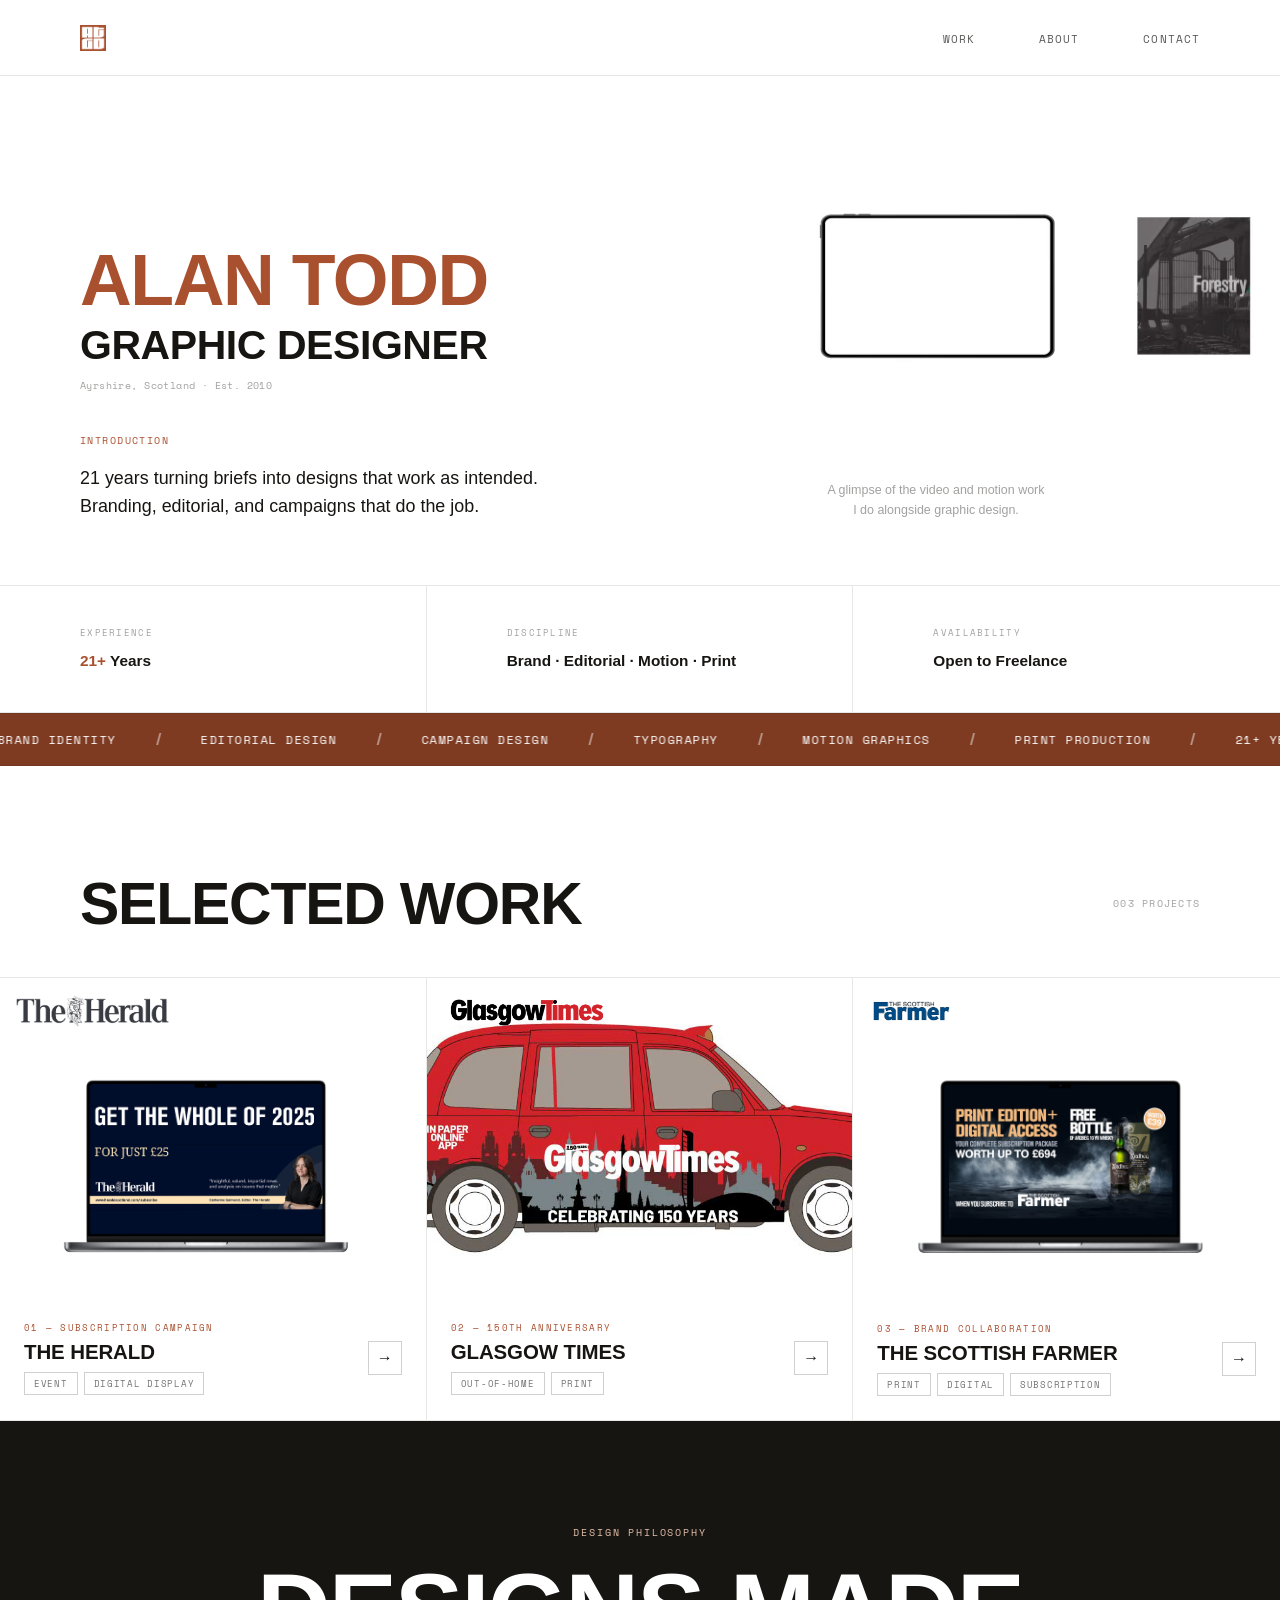
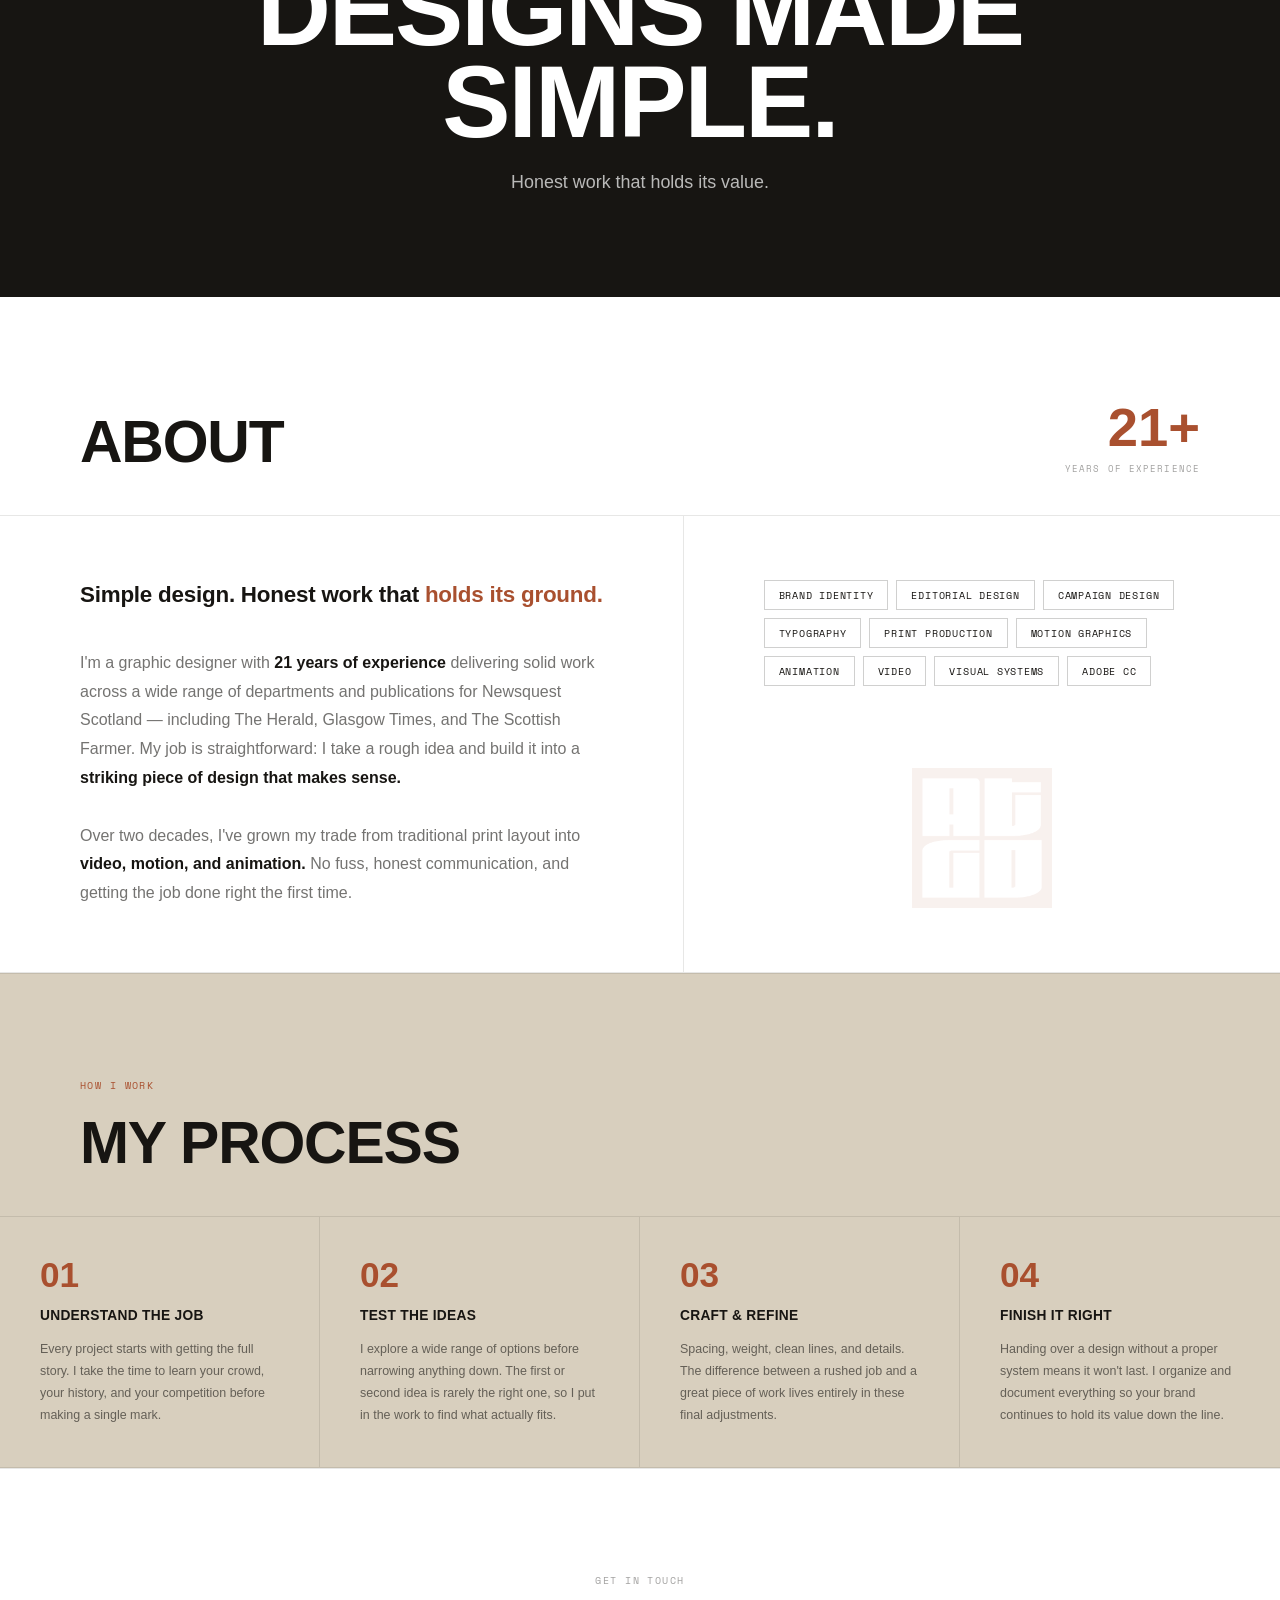
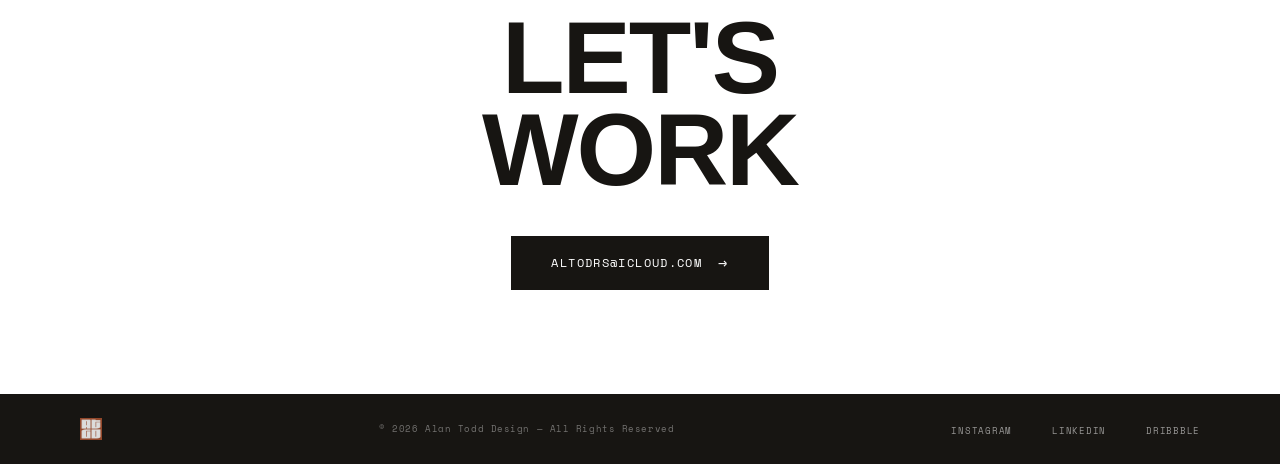
==== index.html @ 90328053 "Homepage refresh: bigger name lockup, new copy, marquee/logo fixes - Hero: ALAN TODD sized up, GRAPH" ====
<!DOCTYPE html>
<html lang="en">
<head>
  <meta charset="UTF-8" />
  <meta name="viewport" content="width=device-width, initial-scale=1.0" />
  <title>Alan Todd — Graphic Designer</title>
  <link rel="icon" href="work/atgd_favicon.png" />
  <link rel="preconnect" href="https://fonts.googleapis.com" />
  <link rel="preconnect" href="https://fonts.gstatic.com" crossorigin />
  <link href="https://fonts.googleapis.com/css2?family=Space+Mono:wght@400;700&display=swap" rel="stylesheet" />
  <link rel="stylesheet" href="style.css" />
  <style>
    /* ══ HERO ══ */
    #hero { padding-top: 76px; background: var(--white); }

    .hero-main {
      display: grid; grid-template-columns: 1fr 1fr;
      align-items: end; gap: var(--sp-5);
      padding: var(--sp-5) var(--margin);
      border-bottom: 1px solid var(--ink-10);
      background: var(--white);
    }
    .hero-left { display: flex; flex-direction: column; gap: var(--sp-4); }
    .hero-name-block { display: flex; flex-direction: column; gap: 12px; }
    .hero-name {
      font-family: var(--display);
      font-size: clamp(40px, 5.6vw, 92px);
      font-weight: 700; line-height: .9; letter-spacing: -.02em;
      text-transform: uppercase; color: var(--clay);
      white-space: nowrap;
    }
    .hero-discipline {
      font-family: var(--display); font-size: clamp(18px, 3.2vw, 44px);
      font-weight: 700; text-transform: uppercase; letter-spacing: -.01em;
      color: var(--ink); line-height: 1; white-space: nowrap;
    }
    .hero-location { font-family: var(--mono); font-size: .64rem; font-weight: 400; color: var(--ink-40); letter-spacing: .04em; }

    .hero-intro-label {
      font-family: var(--mono); font-size: .64rem; font-weight: 400;
      letter-spacing: .14em; text-transform: uppercase; color: var(--clay);
      margin-bottom: var(--sp-2);
    }
    .hero-intro-text {
      font-family: var(--text); font-size: clamp(15px, 1.4vw, 19px);
      font-weight: 300; line-height: 1.6; color: var(--ink);
    }

    .hero-video-col { display: flex; flex-direction: column; align-items: center; }
    .hero-video-frame { width: 100%; transform: scale(1.2); transform-origin: center; }
    .hero-video-frame video { width: 100%; display: block; }
    .hero-video-caption {
      font-family: var(--text); font-size: .78rem; font-weight: 300;
      line-height: 1.6; color: var(--ink-40); text-align: center;
      max-width: 380px; margin-top: 44px;
    }

    .hero-below {
      display: grid; grid-template-columns: repeat(3,1fr);
      border-bottom: 1px solid var(--ink-10);
    }
    .hero-below-col { padding: var(--sp-4) var(--margin); border-right: 1px solid var(--ink-10); }
    .hero-below-col:last-child { border-right: none; }
    .hbc-label { font-family: var(--mono); font-size: .58rem; font-weight: 400; letter-spacing: .14em; text-transform: uppercase; color: var(--ink-40); margin-bottom: 10px; }
    .hbc-value { font-family: var(--display); font-size: clamp(14px,1.2vw,16px); font-weight: 700; color: var(--ink); line-height: 1.5; }
    .hbc-value strong { color: var(--clay); }

    /* ══ WORK ══ */
    #work { background: var(--white); }
    .work-header {
      display: flex; align-items: center; justify-content: space-between;
      padding: var(--sp-6) var(--margin) var(--sp-4);
      border-bottom: 1px solid var(--ink-10);
    }
    .work-title {
      font-family: var(--display); font-size: clamp(32px,4.6vw,64px); font-weight: 700;
      letter-spacing: -.02em; text-transform: uppercase; color: var(--ink);
    }
    .work-count { font-family: var(--mono); font-size: .64rem; font-weight: 400; letter-spacing: .12em; text-transform: uppercase; color: var(--ink-40); }

    .projects-grid { display: grid; grid-template-columns: repeat(3, 1fr); }
    .proj-card { display: block; text-decoration: none; color: inherit; position: relative; border-right: 1px solid var(--ink-10); border-bottom: 1px solid var(--ink-10); }
    .proj-card:nth-child(3n) { border-right: none; }
    .proj-card-img { position: relative; overflow: hidden; background: var(--white); aspect-ratio: 4/3; }
    .proj-card-img img.card-bg, .proj-card-img video.card-bg { width: 100%; height: 100%; object-fit: cover; display: block; transition: transform .6s cubic-bezier(.4,0,.2,1); }
    .proj-card:hover .proj-card-img img.card-bg, .proj-card:hover .proj-card-img video.card-bg { transform: scale(1.04); }
    .proj-card-logo { position: absolute; top: var(--sp-2); left: var(--sp-2); z-index: 2; pointer-events: none; max-width: 48%; max-height: 34px; object-fit: contain; object-position: left center; }
    .proj-card-info { padding: var(--sp-3); display: flex; align-items: center; justify-content: space-between; }
    .proj-card-num { font-family: var(--mono); font-size: .58rem; font-weight: 400; letter-spacing: .14em; text-transform: uppercase; color: var(--clay); display: block; margin-bottom: 6px; }
    .proj-card-name { font-family: var(--display); font-size: clamp(16px,1.6vw,22px); font-weight: 700; color: var(--ink); letter-spacing: -.005em; text-transform: uppercase; }
    .proj-card-tags { display: flex; gap: 6px; flex-wrap: wrap; margin-top: 8px; }
    .proj-card-arrow { width: 34px; height: 34px; border: 1px solid var(--ink-20); display: flex; align-items: center; justify-content: center; flex-shrink: 0; font-size: 1rem; color: var(--ink); transition: background .2s, color .2s, border-color .2s; }
    .proj-card:hover .proj-card-arrow { background: var(--clay); color: var(--white); border-color: var(--clay); }

    /* ══ PHILOSOPHY ══ */
    #philosophy { background: var(--ink); padding: var(--sp-6) var(--margin); text-align: center; }
    .phil-label { font-family: var(--mono); font-size: .64rem; font-weight: 400; letter-spacing: .18em; text-transform: uppercase; color: var(--clay-40); margin-bottom: var(--sp-3); }
    .phil-headline { font-family: var(--display); font-size: clamp(44px,8vw,120px); font-weight: 700; line-height: .9; letter-spacing: -.02em; text-transform: uppercase; color: var(--white); }
    .phil-sub { margin-top: var(--sp-3); font-family: var(--text); font-size: clamp(14px,1.4vw,18px); font-weight: 300; color: var(--white-70); }

    /* ══ ABOUT ══ */
    #about { background: var(--white); }
    .about-header { padding: var(--sp-6) var(--margin) var(--sp-4); border-bottom: 1px solid var(--ink-10); display: flex; align-items: flex-end; justify-content: space-between; }
    .about-title { font-family: var(--display); font-size: clamp(32px,4.6vw,64px); font-weight: 700; letter-spacing: -.02em; text-transform: uppercase; color: var(--ink); }
    .about-years { font-family: var(--display); font-size: 3.4rem; font-weight: 700; color: var(--clay); line-height: 1; }
    .about-years-label { font-family: var(--mono); font-size: .58rem; font-weight: 400; letter-spacing: .12em; text-transform: uppercase; color: var(--ink-40); margin-top: 6px; }
    .about-body { display: grid; grid-template-columns: 1fr 1fr; border-bottom: 1px solid var(--ink-10); }
    .about-col { padding: var(--sp-5) var(--margin); border-right: 1px solid var(--ink-10); }
    .about-col:last-child { border-right: none; }
    .about-bio { font-family: var(--text); font-size: clamp(14px,1.3vw,16px); font-weight: 300; line-height: 1.8; color: var(--ink-60); }
    .about-bio strong { font-weight: 600; color: var(--ink); }
    .about-quote { font-family: var(--display); font-size: clamp(14px,1.75vw,24px); font-weight: 700; line-height: 1.3; color: var(--ink); margin-bottom: var(--sp-4); letter-spacing: -.01em; white-space: nowrap; }
    .about-quote em { color: var(--clay); font-style: normal; }
    .skills-grid { display: flex; flex-wrap: wrap; gap: 8px; }
    .skill-pill { font-family: var(--mono); font-size: .6rem; font-weight: 400; letter-spacing: .08em; text-transform: uppercase; padding: 7px 14px; border: 1px solid var(--ink-20); color: var(--ink); }
    .about-logo-cell { display: flex; align-items: center; justify-content: center; }
    .about-logo-cell img { max-width: 140px; opacity: .08; }

    /* ══ PROCESS ══ */
    #process { background: var(--sand); border-top: 1px solid var(--ink-10); }
    .process-header { padding: var(--sp-6) var(--margin) var(--sp-4); border-bottom: 1px solid var(--ink-10); }
    .process-label { font-family: var(--mono); font-size: .64rem; font-weight: 400; letter-spacing: .14em; text-transform: uppercase; color: var(--clay); margin-bottom: var(--sp-2); }
    .process-title { font-family: var(--display); font-size: clamp(32px,4.6vw,64px); font-weight: 700; letter-spacing: -.02em; text-transform: uppercase; color: var(--ink); }
    .process-grid { display: grid; grid-template-columns: repeat(4,1fr); }
    .process-item { padding: var(--sp-4); border-right: 1px solid var(--ink-10); border-bottom: 1px solid var(--ink-10); }
    .process-item:last-child { border-right: none; }
    .process-num { font-family: var(--display); font-size: 2.2rem; font-weight: 700; color: var(--clay); line-height: 1; margin-bottom: var(--sp-2); }
    .process-name { font-family: var(--display); font-size: .86rem; font-weight: 700; letter-spacing: .02em; text-transform: uppercase; color: var(--ink); margin-bottom: var(--sp-2); }
    .process-desc { font-family: var(--text); font-size: .78rem; font-weight: 300; line-height: 1.75; color: var(--ink-60); }

    /* ══ CONTACT ══ */
    #contact { background: var(--white); border-top: 1px solid var(--ink-10); padding: var(--sp-6) var(--margin); text-align: center; }
    .contact-label { font-family: var(--mono); font-size: .64rem; font-weight: 400; letter-spacing: .14em; text-transform: uppercase; color: var(--ink-40); margin-bottom: var(--sp-3); }
    .contact-headline { font-family: var(--display); font-size: clamp(44px,8vw,128px); font-weight: 700; line-height: .9; text-transform: uppercase; color: var(--ink); letter-spacing: -.02em; margin-bottom: var(--sp-4); }
    .contact-cta { display: inline-flex; align-items: center; gap: var(--sp-2); font-family: var(--mono); font-size: .72rem; font-weight: 400; letter-spacing: .12em; text-transform: uppercase; color: var(--white); background: var(--ink); padding: 16px 40px; text-decoration: none; transition: background .2s; }
    .contact-cta:hover { background: var(--clay); }
    .contact-cta::after { content: '→'; font-size: .95rem; }

    @media (max-width: 900px) {
      .hero-main { grid-template-columns: 1fr; gap: var(--sp-4); }
      .hero-name { white-space: normal; }
      .hero-below { grid-template-columns: 1fr; }
      .hero-below-col { border-right: none; border-bottom: 1px solid var(--ink-10); }
      .projects-grid { grid-template-columns: 1fr; }
      .proj-card { border-right: none; }
      .about-body { grid-template-columns: 1fr; }
      .about-col { border-right: none; }
      .process-grid { grid-template-columns: 1fr 1fr; }
    }
    @media (max-width: 560px) {
      .process-grid { grid-template-columns: 1fr; }
      .about-quote { white-space: normal; }
    }
  </style>
</head>
<body>

<nav>
  <a href="#hero" class="nav-logo">
    <img class="nav-logo-icon" src="work/atgd_logo.png" alt="ATGD" />
  </a>
  <ul class="nav-links">
    <li><a href="#work">Work</a></li>
    <li><a href="#about">About</a></li>
    <li><a href="#contact">Contact</a></li>
  </ul>
</nav>

<!-- ══ HERO ══ -->
<section id="hero">

  <div class="hero-main reveal">
    <div class="hero-left">
      <div class="hero-name-block">
        <h1 class="hero-name">Alan Todd</h1>
        <div class="hero-discipline">Graphic Designer</div>
        <div class="hero-location">Ayrshire, Scotland · Est. 2010</div>
      </div>
      <div class="hero-intro-block">
        <div class="hero-intro-label">Introduction</div>
        <p class="hero-intro-text">
          21 years turning briefs into designs that work as intended. Branding, editorial, and campaigns that do the job.
        </p>
      </div>
    </div>
    <div class="hero-video-col">
      <div class="hero-video-frame">
        <video autoplay muted loop playsinline preload="auto" poster="work/at-hero.jpg">
          <source src="work/at-hero.mp4" type="video/mp4" />
        </video>
      </div>
      <p class="hero-video-caption">A glimpse of the video and motion work<br/>I do alongside graphic design.</p>
    </div>
  </div>

  <div class="hero-below">
    <div class="hero-below-col reveal">
      <div class="hbc-label">Experience</div>
      <div class="hbc-value"><strong>21+</strong> Years</div>
    </div>
    <div class="hero-below-col reveal">
      <div class="hbc-label">Discipline</div>
      <div class="hbc-value">Brand · Editorial · Motion · Print</div>
    </div>
    <div class="hero-below-col reveal">
      <div class="hbc-label">Availability</div>
      <div class="hbc-value">Open to Freelance</div>
    </div>
  </div>

</section>

<!-- ══ MARQUEE ══ -->
<div class="marquee-wrap">
  <div class="marquee-track" id="marquee">
    <span class="word">Brand Identity</span><span class="sep">/</span>
    <span class="word">Editorial Design</span><span class="sep">/</span>
    <span class="word">Campaign Design</span><span class="sep">/</span>
    <span class="word">Typography</span><span class="sep">/</span>
    <span class="word">Motion Graphics</span><span class="sep">/</span>
    <span class="word">Print Production</span><span class="sep">/</span>
    <span class="word">21+ Years</span><span class="sep">/</span>
    <span class="word">Brand Identity</span><span class="sep">/</span>
    <span class="word">Editorial Design</span><span class="sep">/</span>
    <span class="word">Campaign Design</span><span class="sep">/</span>
    <span class="word">Typography</span><span class="sep">/</span>
    <span class="word">Motion Graphics</span><span class="sep">/</span>
    <span class="word">Print Production</span><span class="sep">/</span>
    <span class="word">21+ Years</span><span class="sep">/</span>
  </div>
</div>

<!-- ══ WORK ══ -->
<section id="work">
  <div class="work-header reveal">
    <h2 class="work-title">Selected Work</h2>
    <span class="work-count">003 Projects</span>
  </div>

  <div class="projects-grid">

    <!-- 01 The Herald -->
    <a href="project-02.html" class="proj-card reveal">
      <div class="proj-card-img">
        <img class="card-bg" src="work/Her/25for25_Herald_LTmockup_OnlineDisplay_ATGD.png" alt="The Herald" />
        <img class="proj-card-logo" src="work/Her/The Herald_logo.png" alt="The Herald" />
      </div>
      <div class="proj-card-info">
        <div class="proj-card-left">
          <span class="proj-card-num">01 — Subscription Campaign</span>
          <div class="proj-card-name">The Herald</div>
          <div class="proj-card-tags">
            <span class="tag">Event</span>
            <span class="tag">Digital Display</span>
          </div>
        </div>
        <div class="proj-card-arrow">→</div>
      </div>
    </a>

    <!-- 02 Glasgow Times -->
    <a href="project-03.html" class="proj-card reveal">
      <div class="proj-card-img">
        <img class="card-bg" src="work/GT/GT150yr_TaxiLivery-2026_v3.jpg" alt="Glasgow Times" />
        <img class="proj-card-logo" src="work/GT/GlasgowTimes_logo.png" alt="Glasgow Times" />
      </div>
      <div class="proj-card-info">
        <div class="proj-card-left">
          <span class="proj-card-num">02 — 150th Anniversary</span>
          <div class="proj-card-name">Glasgow Times</div>
          <div class="proj-card-tags">
            <span class="tag">Out-of-Home</span>
            <span class="tag">Print</span>
          </div>
        </div>
        <div class="proj-card-arrow">→</div>
      </div>
    </a>

    <!-- 03 The Scottish Farmer -->
    <a href="project-01.html" class="proj-card reveal">
      <div class="proj-card-img">
        <img class="card-bg" src="work/tsf/Ardbeg_Sub_TSF_OnlineDisplay_LTmockup.png" alt="The Scottish Farmer" />
        <img class="proj-card-logo" src="work/tsf/TSFlogo.png" alt="The Scottish Farmer" />
      </div>
      <div class="proj-card-info">
        <div class="proj-card-left">
          <span class="proj-card-num">03 — Brand Collaboration</span>
          <div class="proj-card-name">The Scottish Farmer</div>
          <div class="proj-card-tags">
            <span class="tag">Print</span>
            <span class="tag">Digital</span>
            <span class="tag">Subscription</span>
          </div>
        </div>
        <div class="proj-card-arrow">→</div>
      </div>
    </a>

  </div>
</section>

<!-- ══ PHILOSOPHY ══ -->
<section id="philosophy">
  <p class="phil-label reveal">Design Philosophy</p>
  <h2 class="phil-headline reveal">DESIGNS MADE<br/>SIMPLE.</h2>
  <p class="phil-sub reveal">Honest work that holds its value.</p>
</section>

<!-- ══ ABOUT ══ -->
<section id="about">
  <div class="about-header reveal">
    <h2 class="about-title">About</h2>
    <div style="text-align:right;">
      <div class="about-years">21+</div>
      <div class="about-years-label">Years of Experience</div>
    </div>
  </div>
  <div class="about-body">
    <div class="about-col reveal">
      <p class="about-quote">
        Simple design. Honest work that <em>holds its ground.</em>
      </p>
      <p class="about-bio">
        I'm a graphic designer with <strong>21 years of experience</strong> delivering solid work across a wide range of departments and publications for Newsquest Scotland — including The Herald, Glasgow Times, and The Scottish Farmer. My job is straightforward: I take a rough idea and build it into a <strong>striking piece of design that makes sense.</strong>
        <br/><br/>
        Over two decades, I've grown my trade from traditional print layout into <strong>video, motion, and animation.</strong> No fuss, honest communication, and getting the job done right the first time.
      </p>
    </div>
    <div class="about-col reveal" style="display:flex;flex-direction:column;justify-content:space-between;">
      <div class="skills-grid">
        <span class="skill-pill">Brand Identity</span>
        <span class="skill-pill">Editorial Design</span>
        <span class="skill-pill">Campaign Design</span>
        <span class="skill-pill">Typography</span>
        <span class="skill-pill">Print Production</span>
        <span class="skill-pill">Motion Graphics</span>
        <span class="skill-pill">Animation</span>
        <span class="skill-pill">Video</span>
        <span class="skill-pill">Visual Systems</span>
        <span class="skill-pill">Adobe CC</span>
      </div>
      <div class="about-logo-cell" style="margin-top:48px;">
        <img src="work/atgd_logo.png" alt="ATGD" />
      </div>
    </div>
  </div>
</section>

<!-- ══ PROCESS ══ -->
<section id="process">
  <div class="process-header reveal">
    <div class="process-label">How I Work</div>
    <h2 class="process-title">My Process</h2>
  </div>
  <div class="process-grid">
    <div class="process-item reveal">
      <div class="process-num">01</div>
      <div class="process-name">Understand the Job</div>
      <p class="process-desc">Every project starts with getting the full story. I take the time to learn your crowd, your history, and your competition before making a single mark.</p>
    </div>
    <div class="process-item reveal">
      <div class="process-num">02</div>
      <div class="process-name">Test the Ideas</div>
      <p class="process-desc">I explore a wide range of options before narrowing anything down. The first or second idea is rarely the right one, so I put in the work to find what actually fits.</p>
    </div>
    <div class="process-item reveal">
      <div class="process-num">03</div>
      <div class="process-name">Craft &amp; Refine</div>
      <p class="process-desc">Spacing, weight, clean lines, and details. The difference between a rushed job and a great piece of work lives entirely in these final adjustments.</p>
    </div>
    <div class="process-item reveal">
      <div class="process-num">04</div>
      <div class="process-name">Finish It Right</div>
      <p class="process-desc">Handing over a design without a proper system means it won't last. I organize and document everything so your brand continues to hold its value down the line.</p>
    </div>
  </div>
</section>

<!-- ══ CONTACT ══ -->
<section id="contact">
  <p class="contact-label reveal">Get in Touch</p>
  <h2 class="contact-headline reveal">LET'S<br/>WORK</h2>
  <a href="mailto:altodrs@icloud.com" class="contact-cta reveal">altodrs@icloud.com</a>
</section>

<!-- ══ FOOTER ══ -->
<footer>
  <div class="footer-sig"><img src="work/atgd_logo.png" alt="ATGD" /></div>
  <p class="footer-copy">© 2026 Alan Todd Design — All Rights Reserved</p>
  <ul class="footer-links">
    <li><a href="#">Instagram</a></li>
    <li><a href="#">LinkedIn</a></li>
    <li><a href="#">Dribbble</a></li>
  </ul>
</footer>

<script>
  const obs = new IntersectionObserver(entries => {
    entries.forEach((e, i) => {
      if (e.isIntersecting) {
        setTimeout(() => e.target.classList.add('visible'), i * 60);
        obs.unobserve(e.target);
      }
    });
  }, { threshold: 0.06 });
  document.querySelectorAll('.reveal').forEach(el => obs.observe(el));

  const track = document.getElementById('marquee');
  if (track) {
    let pos = 0;
    const half = () => track.scrollWidth / 2;
    (function tick() {
      pos -= 0.5;
      if (Math.abs(pos) >= half()) pos = 0;
      track.style.transform = `translateX(${pos}px)`;
      requestAnimationFrame(tick);
    })();
  }
</script>
</body>
</html>
---- style.css ----
/* ══════════════════════════════════════════════════════
   ALAN TODD DESIGN — SHARED STYLESHEET
   Design system sourced from Client_Date_Branding Guide_ATGD
   Ink + White carry ~90% of every surface. Clay is the one
   accent, used sparingly. 12-col grid, 8px spacing scale.
   ══════════════════════════════════════════════════════ */

*, *::before, *::after { box-sizing: border-box; margin: 0; padding: 0; }

:root {
  /* ── Core palette ── */
  --ink:    #171512;
  --white:  #FFFFFF;
  --clay:   #A9502F;
  --clay-dark: #7E3B22;
  --clay-20: #F3E2D8;   /* light tint — backgrounds */
  --clay-40: #E4BFAB;   /* tint — hover borders */
  --sage:   #6E7059;
  --sand:   #D8CFBE;
  --stone:  #6E6A5F;

  --ink-05: rgba(23,21,18,.05);
  --ink-10: rgba(23,21,18,.1);
  --ink-20: rgba(23,21,18,.2);
  --ink-40: rgba(23,21,18,.4);
  --ink-60: rgba(23,21,18,.6);
  --white-40: rgba(255,255,255,.4);
  --white-55: rgba(255,255,255,.55);
  --white-70: rgba(255,255,255,.7);

  /* ── Type ── */
  --display: 'Neue Haas Grotesk Display Pro', 'Helvetica Now Display',
             'HelveticaNeue-Bold', 'Helvetica Neue', Arial, sans-serif;
  --text:    'Neue Haas Grotesk Text Pro', 'Helvetica Now Text',
             'HelveticaNeue', 'Helvetica Neue', Arial, sans-serif;
  --mono:    'Space Mono', ui-monospace, 'SFMono-Regular', Menlo, monospace;

  /* ── Spacing scale (8px base) ── */
  --sp-1: 8px;
  --sp-2: 16px;
  --sp-3: 24px;
  --sp-4: 40px;
  --sp-5: 64px;
  --sp-6: 104px;

  --margin: 80px;
}
@media (max-width: 900px) { :root { --margin: 24px; } }

html { scroll-behavior: smooth; }
body {
  background: var(--white);
  color: var(--ink);
  font-family: var(--text);
  overflow-x: hidden;
}
a { color: inherit; }
img { max-width: 100%; display: block; }

/* ── Nav ── */
nav {
  position: fixed; top: 0; left: 0; right: 0; z-index: 500;
  display: flex; align-items: center; justify-content: space-between;
  padding: 0 var(--margin);
  height: 76px;
  background: var(--white);
  border-bottom: 1px solid var(--ink-10);
}
.nav-logo { display: flex; align-items: center; gap: 12px; text-decoration: none; }
.nav-logo-icon { height: 26px; width: auto; }
.nav-logo-sig { height: 18px; width: auto; }
.nav-links { display: flex; gap: var(--sp-5); list-style: none; }
.nav-links a {
  font-family: var(--mono);
  font-size: .68rem; font-weight: 400;
  letter-spacing: .1em; text-transform: uppercase;
  color: var(--ink); text-decoration: none; opacity: .7;
  transition: opacity .2s, color .2s;
}
.nav-links a:hover { opacity: 1; color: var(--clay); }

/* ── Section label — numbered mono tag ── */
.section-label {
  font-family: var(--mono);
  font-size: .68rem; font-weight: 400;
  letter-spacing: .12em; text-transform: uppercase;
  color: var(--clay);
  display: flex; align-items: center; gap: var(--sp-2);
  margin-bottom: var(--sp-4);
}
.section-label .num {
  display: inline-flex; align-items: center; justify-content: center;
  background: var(--clay); color: var(--white);
  padding: 3px 7px;
  font-size: .64rem;
}

/* ── Tag chips ── */
.tag {
  font-family: var(--mono);
  font-size: .56rem; font-weight: 400;
  letter-spacing: .08em; text-transform: uppercase;
  color: var(--ink-60);
  border: 1px solid var(--ink-20);
  padding: 4px 9px;
}

/* ── Reveal ── */
.reveal { opacity: 0; transform: translateY(24px); transition: opacity .7s ease, transform .7s ease; }
.reveal.visible { opacity: 1; transform: none; }

/* ── Marquee ── */
.marquee-wrap {
  overflow: hidden;
  border-top: 1px solid var(--ink-10);
  border-bottom: 1px solid var(--ink-10);
  padding: var(--sp-2) 0;
  background: var(--clay-dark);
}
.marquee-track {
  display: flex; align-items: center; gap: 0;
  white-space: nowrap; will-change: transform;
}
.marquee-track span.word {
  font-family: var(--mono);
  font-size: .78rem; font-weight: 400;
  letter-spacing: .12em;
  color: var(--white);
  padding: 0 var(--sp-4);
  text-transform: uppercase;
}
.marquee-track .sep { color: var(--white); opacity: .7; }

/* ── Slider / carousel ── */
.slider { position: relative; overflow: hidden; background: var(--ink); }
.slider-track { display: flex; transition: transform .7s cubic-bezier(.4,0,.2,1); }
.slider-track .slide { min-width: 100%; position: relative; }
.slider-track .slide img { width: 100%; height: 100%; object-fit: contain; display: block; }
.slider-dots {
  position: absolute; bottom: var(--sp-2); left: 50%; transform: translateX(-50%);
  display: flex; gap: 6px; z-index: 10;
}
.slider-dots button {
  width: 6px; height: 6px; border-radius: 50%;
  background: var(--white-40); border: none; cursor: pointer;
  transition: background .3s, transform .3s; padding: 0;
}
.slider-dots button.active { background: var(--clay); transform: scale(1.4); }

/* ── Project pages — shared layout ── */
.proj-hero {
  min-height: 68vh;
  display: flex; flex-direction: column; justify-content: flex-end;
  padding: 140px var(--margin) var(--sp-5);
  position: relative; overflow: hidden;
  background: var(--ink);
}
.proj-hero-content { position: relative; z-index: 2; }
.proj-logo { max-height: 64px; max-width: 240px; object-fit: contain; display: block; margin-bottom: var(--sp-3); filter: brightness(0) invert(1); }
.proj-title {
  font-family: var(--display);
  font-size: clamp(40px, 6vw, 92px);
  font-weight: 700; line-height: .95;
  color: var(--white); text-transform: uppercase;
  margin-bottom: var(--sp-3); letter-spacing: -.01em;
}
.proj-rule { width: 56px; height: 3px; background: var(--clay); margin-bottom: var(--sp-3); }
.proj-subtitle {
  font-family: var(--text);
  font-size: clamp(14px, 1.4vw, 18px); font-weight: 300;
  color: var(--white-70); max-width: 620px; line-height: 1.7;
}

.proj-body-section { padding: var(--sp-6) var(--margin); }
.proj-body-section.bg-white  { background: var(--white); }
.proj-body-section.bg-sand   { background: var(--sand); }
.proj-body-section.bg-ink    { background: var(--ink); }
.proj-body-section.bg-ink .section-label { color: var(--clay-40); }
.proj-body-section.bg-ink .heading-2,
.proj-body-section.bg-ink .overview-text { color: var(--white); }

.section-head-row { display: flex; align-items: center; justify-content: space-between; margin-bottom: var(--sp-4); }
.section-head-row img { max-height: 26px; width: auto; opacity: 1; }

.heading-2 {
  font-family: var(--display); font-weight: 700;
  font-size: clamp(26px, 3.4vw, 46px); line-height: 1.08;
  letter-spacing: -.01em; color: var(--ink);
  max-width: 780px; margin-bottom: var(--sp-3);
}

.overview-grid { display: grid; grid-template-columns: 1fr 320px; gap: var(--sp-5); align-items: start; }
.overview-text {
  font-family: var(--text); font-size: clamp(14px, 1.3vw, 16px); font-weight: 300;
  line-height: 1.75; color: var(--ink-60);
}
.overview-text strong { color: var(--ink); font-weight: 600; }

.proj-meta { }
.proj-meta-block { margin-bottom: var(--sp-3); padding-bottom: var(--sp-3); border-bottom: 1px solid var(--ink-10); }
.proj-meta-block:last-child { border: none; }
.meta-label { font-family: var(--mono); font-size: .58rem; letter-spacing: .14em; text-transform: uppercase; color: var(--ink-40); margin-bottom: 6px; }
.meta-value { font-family: var(--display); font-weight: 700; font-size: .84rem; letter-spacing: .01em; color: var(--ink); line-height: 1.6; }
.meta-value.large { font-family: var(--display); font-size: 2.4rem; font-weight: 700; color: var(--clay); line-height: 1; }
.meta-link { font-family: var(--mono); font-size: .64rem; letter-spacing: .1em; text-transform: uppercase; color: var(--clay); text-decoration: none; display: flex; align-items: center; gap: 6px; margin-top: var(--sp-1); }
.meta-link:hover { text-decoration: underline; }

/* two-up feature row: photo + copy */
.feature-row { display: grid; grid-template-columns: 1fr 1fr; gap: 3px; align-items: stretch; }
.feature-row .feature-img { overflow: hidden; background: var(--ink); min-height: 320px; }
.feature-row .feature-img img { width: 100%; height: 100%; object-fit: cover; }
.feature-row .feature-copy { display: flex; flex-direction: column; justify-content: center; padding: var(--sp-4); }

.stat-pair { display: flex; gap: var(--sp-5); margin-top: var(--sp-3); }

/* case study challenge/strategy/execution/results */
.case-grid { display: grid; grid-template-columns: repeat(4,1fr); gap: 1px; background: var(--ink-10); }
.case-block { padding: var(--sp-3); background: var(--white); }
.case-block-label {
  font-family: var(--mono); font-size: .6rem; font-weight: 400;
  letter-spacing: .12em; text-transform: uppercase;
  color: var(--clay); margin-bottom: var(--sp-2);
}
.case-block-text { font-family: var(--text); font-size: .82rem; font-weight: 300; line-height: 1.7; color: var(--ink-60); }

/* full-bleed banner image */
.full-bleed { width: 100%; overflow: hidden; }
.full-bleed img { width: 100%; display: block; max-height: 560px; object-fit: cover; }

/* gallery grid */
.gallery-grid { display: grid; gap: 3px; }
.gallery-grid.cols-2 { grid-template-columns: 1fr 1fr; }
.gallery-grid.cols-3 { grid-template-columns: 1fr 1fr 1fr; }
.gallery-item { overflow: hidden; position: relative; background: var(--ink); }
.gallery-item img { width: 100%; height: 100%; object-fit: cover; display: block; transition: transform .5s ease; }
.gallery-item:hover img { transform: scale(1.03); }
.gallery-caption {
  position: absolute; left: 0; right: 0; bottom: 0;
  padding: var(--sp-2) var(--sp-3);
  font-family: var(--mono); font-size: .58rem; letter-spacing: .08em; text-transform: uppercase;
  color: var(--white-70);
  background: linear-gradient(to top, rgba(23,21,18,.7), transparent);
}

/* logo strip + back CTA */
.logo-strip { padding: var(--sp-5) var(--margin); text-align: center; }
.logo-strip img { max-height: 44px; max-width: 220px; object-fit: contain; opacity: 1; margin: 0 auto; }
.proj-back-cta {
  display: inline-flex; align-items: center; gap: var(--sp-2);
  font-family: var(--mono); font-size: .68rem; font-weight: 400;
  letter-spacing: .12em; text-transform: uppercase;
  color: var(--white); background: var(--ink);
  padding: 16px 32px; text-decoration: none;
  transition: background .2s; margin-top: var(--sp-4);
}
.proj-back-cta:hover { background: var(--clay); }
.proj-back-cta::before { content: '←'; font-size: .85rem; }

/* ── Footer ── */
footer {
  padding: var(--sp-3) var(--margin);
  background: var(--ink);
  display: flex; align-items: center; justify-content: space-between;
}
.footer-sig img { height: 22px; width: auto; opacity: .85; }
.footer-copy {
  font-family: var(--mono); font-size: .58rem; font-weight: 400;
  letter-spacing: .06em; color: var(--white-40);
}
.footer-links { display: flex; gap: var(--sp-4); list-style: none; }
.footer-links a {
  font-family: var(--mono); font-size: .58rem; font-weight: 400;
  letter-spacing: .08em; text-transform: uppercase;
  color: var(--white-55); text-decoration: none; transition: color .2s;
}
.footer-links a:hover { color: var(--white); }

/* ── Responsive ── */
@media (max-width: 960px) {
  nav { padding: 0 var(--margin); height: 64px; }
  .nav-links { gap: var(--sp-3); }
  .proj-hero { padding: 110px var(--margin) var(--sp-4); }
  .proj-body-section { padding: var(--sp-5) var(--margin); }
  .overview-grid, .feature-row { grid-template-columns: 1fr; }
  .case-grid { grid-template-columns: 1fr 1fr; }
  .proj-meta { position: static; }
  footer { flex-direction: column; gap: var(--sp-2); text-align: center; }
}
@media (max-width: 560px) {
  .case-grid { grid-template-columns: 1fr; }
  .nav-logo-sig { display: none; }
  .gallery-grid.cols-2, .gallery-grid.cols-3 { grid-template-columns: 1fr; }
}
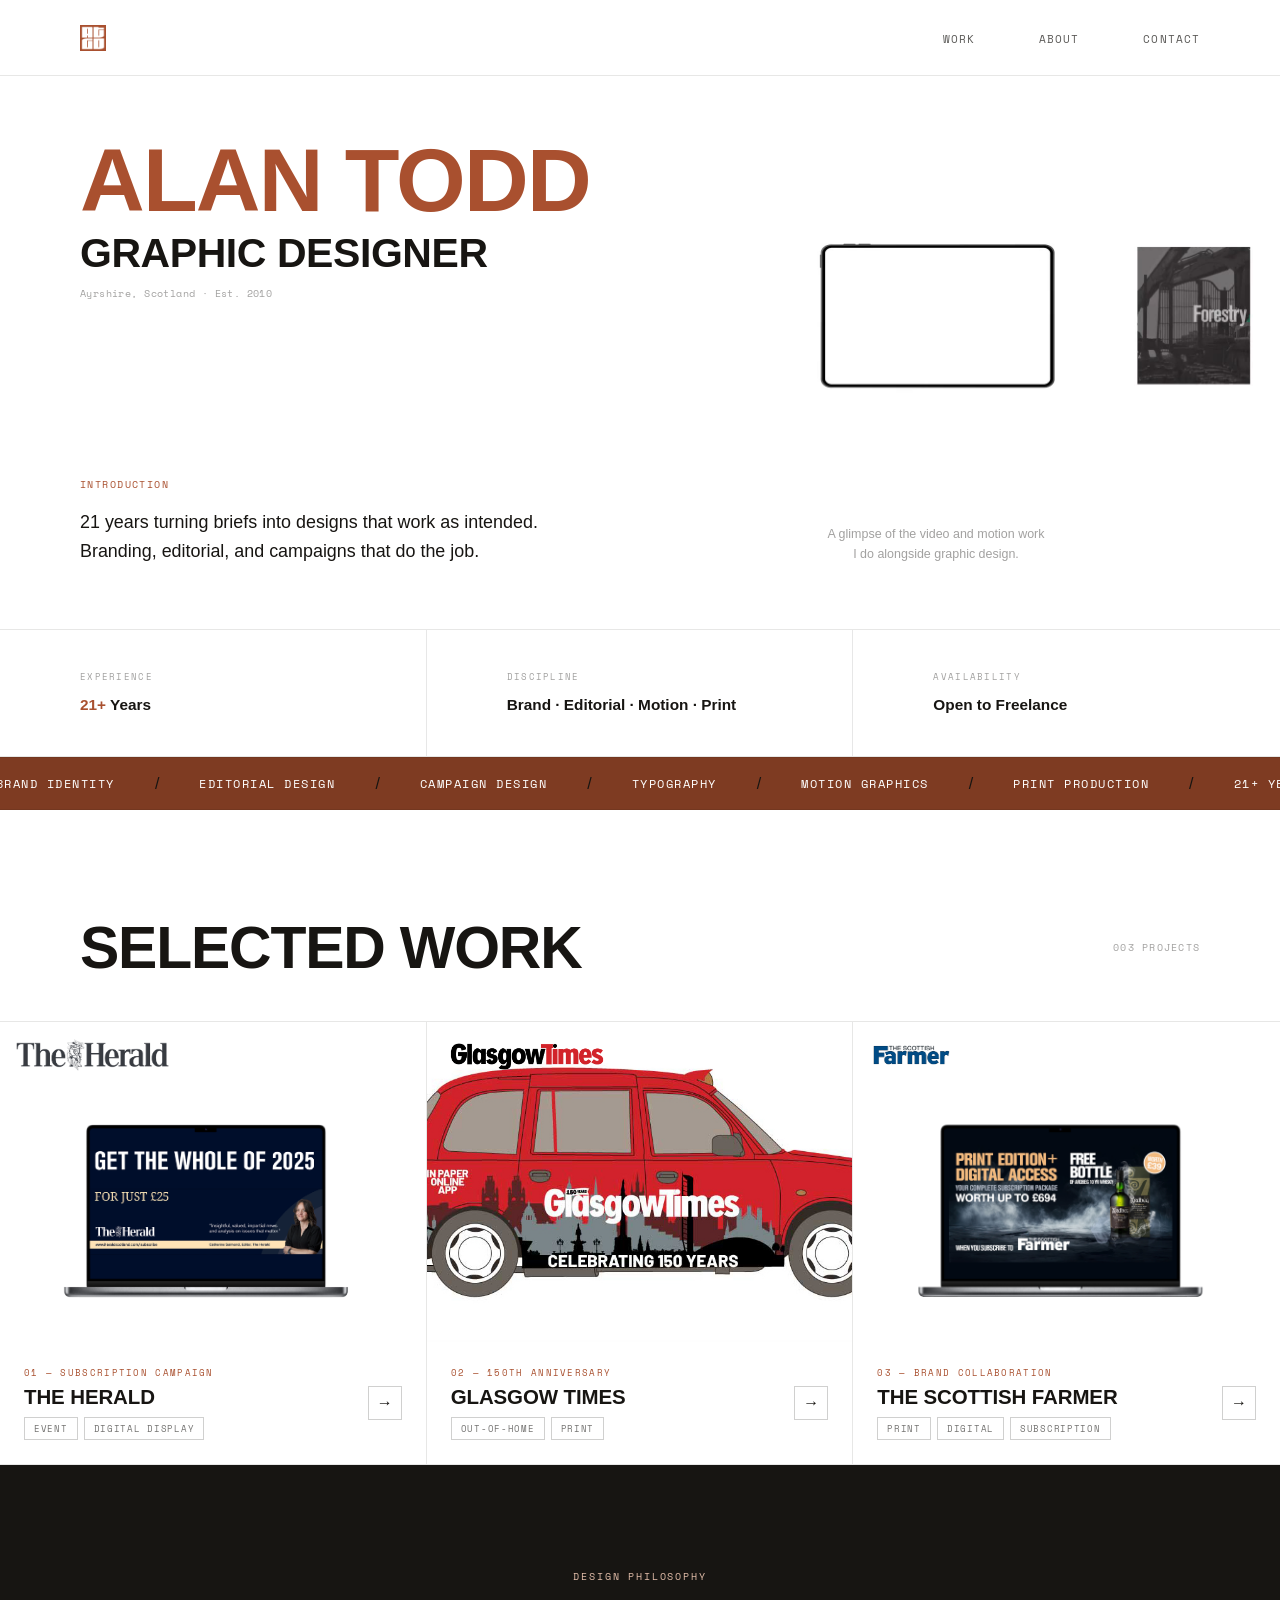
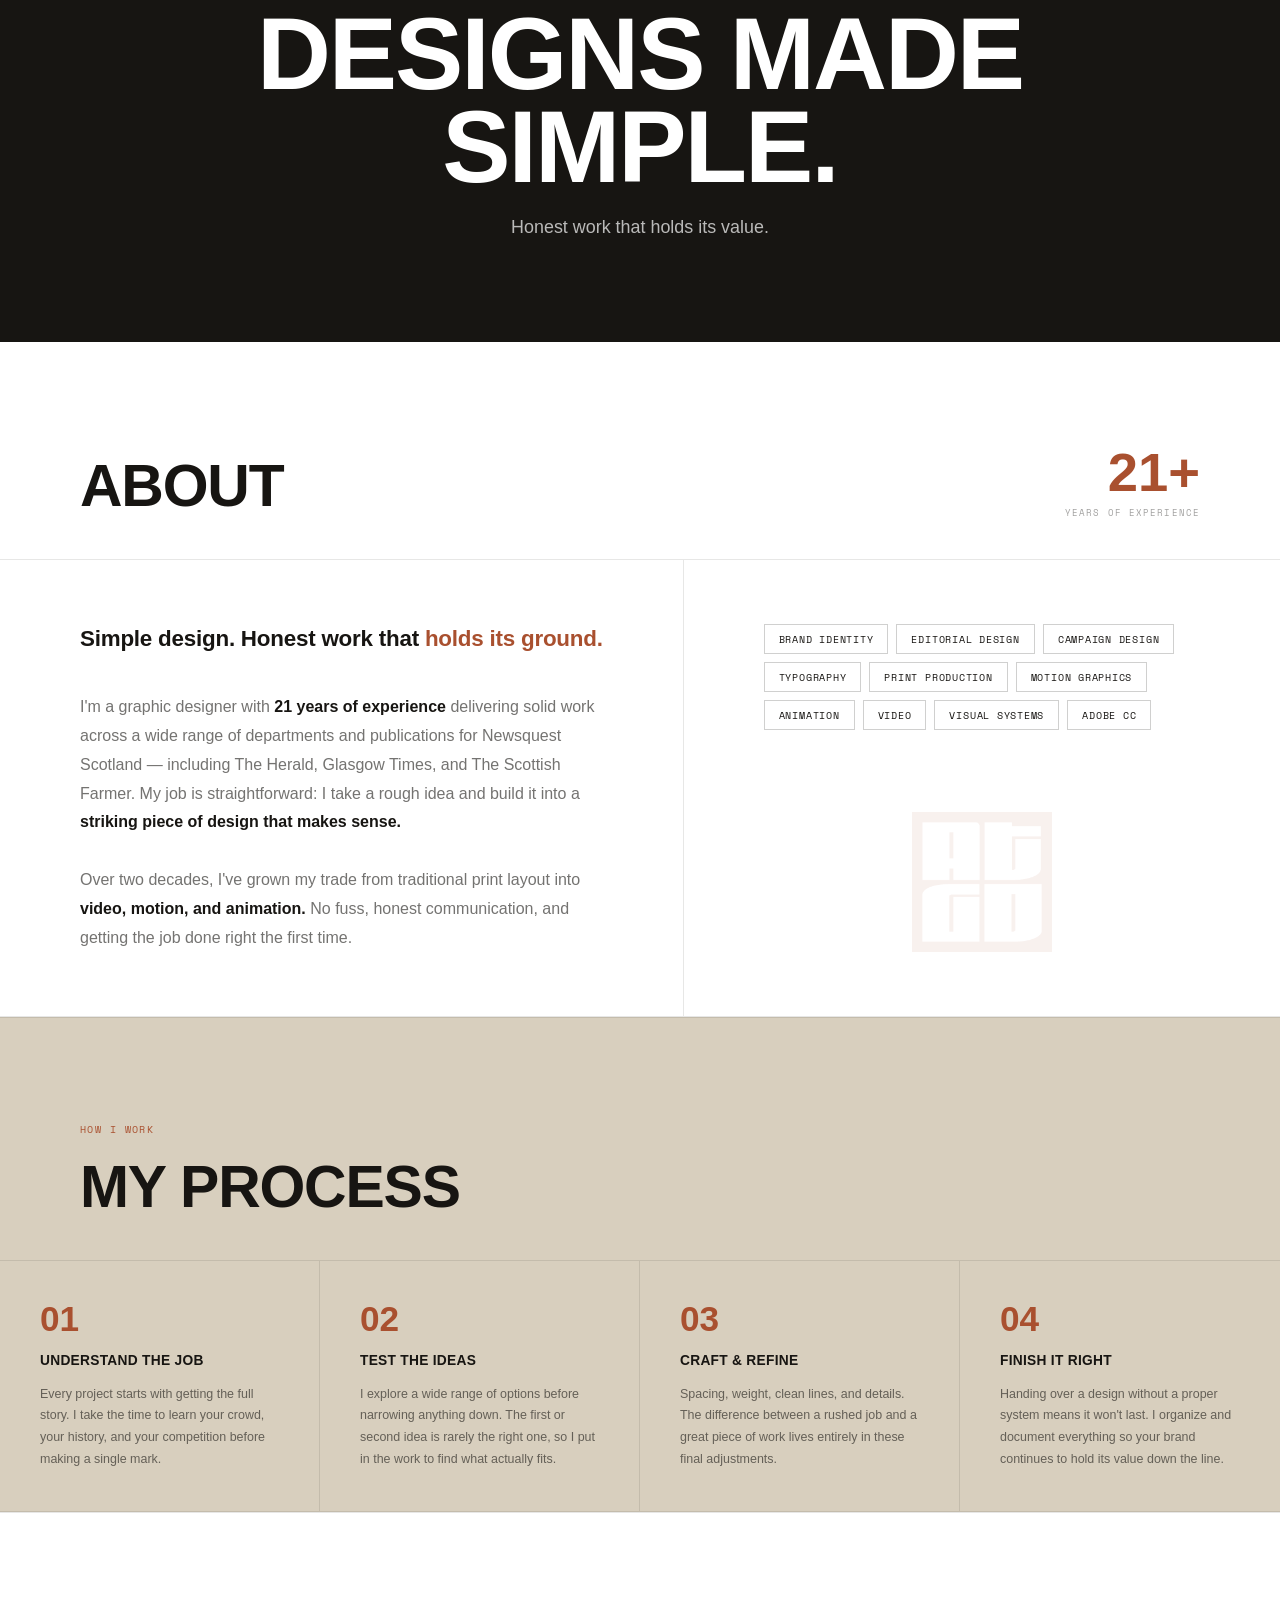
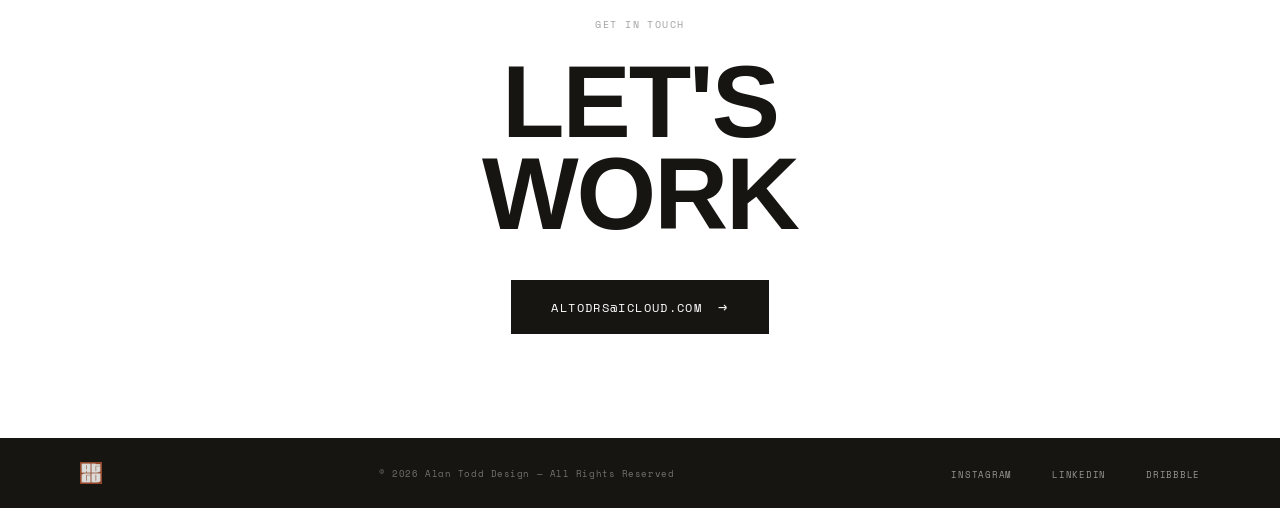
==== commit ec5b8d0f: "Scale up hero name, top-align it with the video; blacken marquee dash Restructured the hero into a 2" ====
--- a/index.html
+++ b/index.html
@@ -14,17 +14,19 @@
     #hero { padding-top: 76px; background: var(--white); }
 
     .hero-main {
-      display: grid; grid-template-columns: 1fr 1fr;
-      align-items: end; gap: var(--sp-5);
+      display: grid; grid-template-columns: 1fr 1fr; grid-template-rows: auto auto;
+      column-gap: var(--sp-5); row-gap: var(--sp-4);
       padding: var(--sp-5) var(--margin);
       border-bottom: 1px solid var(--ink-10);
       background: var(--white);
     }
-    .hero-left { display: flex; flex-direction: column; gap: var(--sp-4); }
-    .hero-name-block { display: flex; flex-direction: column; gap: 12px; }
+    .hero-name-block {
+      grid-column: 1; grid-row: 1; align-self: start; order: 1;
+      display: flex; flex-direction: column; gap: 12px;
+    }
     .hero-name {
       font-family: var(--display);
-      font-size: clamp(40px, 5.6vw, 92px);
+      font-size: clamp(48px, 7vw, 108px);
       font-weight: 700; line-height: .9; letter-spacing: -.02em;
       text-transform: uppercase; color: var(--clay);
       white-space: nowrap;
@@ -36,6 +38,7 @@
     }
     .hero-location { font-family: var(--mono); font-size: .64rem; font-weight: 400; color: var(--ink-40); letter-spacing: .04em; }
 
+    .hero-intro-block { grid-column: 1; grid-row: 2; align-self: end; order: 2; }
     .hero-intro-label {
       font-family: var(--mono); font-size: .64rem; font-weight: 400;
       letter-spacing: .14em; text-transform: uppercase; color: var(--clay);
@@ -46,13 +49,16 @@
       font-weight: 300; line-height: 1.6; color: var(--ink);
     }
 
-    .hero-video-col { display: flex; flex-direction: column; align-items: center; }
-    .hero-video-frame { width: 100%; transform: scale(1.2); transform-origin: center; }
+    .hero-video-frame {
+      grid-column: 2; grid-row: 1; align-self: start; order: 3;
+      width: 100%; transform: scale(1.2); transform-origin: top center;
+    }
     .hero-video-frame video { width: 100%; display: block; }
     .hero-video-caption {
+      grid-column: 2; grid-row: 2; align-self: end; justify-self: center; order: 4;
       font-family: var(--text); font-size: .78rem; font-weight: 300;
       line-height: 1.6; color: var(--ink-40); text-align: center;
-      max-width: 380px; margin-top: 44px;
+      max-width: 380px;
     }
 
     .hero-below {
@@ -137,7 +143,10 @@
     .contact-cta::after { content: '→'; font-size: .95rem; }
 
     @media (max-width: 900px) {
-      .hero-main { grid-template-columns: 1fr; gap: var(--sp-4); }
+      .hero-main { grid-template-columns: 1fr; grid-template-rows: auto; row-gap: var(--sp-4); }
+      .hero-name-block, .hero-video-frame, .hero-intro-block, .hero-video-caption { grid-column: 1; }
+      .hero-video-caption { justify-self: start; }
+      .hero-video-frame { transform: none; }
       .hero-name { white-space: normal; }
       .hero-below { grid-template-columns: 1fr; }
       .hero-below-col { border-right: none; border-bottom: 1px solid var(--ink-10); }
@@ -170,27 +179,23 @@
 <section id="hero">
 
   <div class="hero-main reveal">
-    <div class="hero-left">
-      <div class="hero-name-block">
-        <h1 class="hero-name">Alan Todd</h1>
-        <div class="hero-discipline">Graphic Designer</div>
-        <div class="hero-location">Ayrshire, Scotland · Est. 2010</div>
-      </div>
-      <div class="hero-intro-block">
-        <div class="hero-intro-label">Introduction</div>
-        <p class="hero-intro-text">
-          21 years turning briefs into designs that work as intended. Branding, editorial, and campaigns that do the job.
-        </p>
-      </div>
-    </div>
-    <div class="hero-video-col">
-      <div class="hero-video-frame">
-        <video autoplay muted loop playsinline preload="auto" poster="work/at-hero.jpg">
-          <source src="work/at-hero.mp4" type="video/mp4" />
-        </video>
-      </div>
-      <p class="hero-video-caption">A glimpse of the video and motion work<br/>I do alongside graphic design.</p>
-    </div>
+    <div class="hero-name-block">
+      <h1 class="hero-name">Alan Todd</h1>
+      <div class="hero-discipline">Graphic Designer</div>
+      <div class="hero-location">Ayrshire, Scotland · Est. 2010</div>
+    </div>
+    <div class="hero-video-frame">
+      <video autoplay muted loop playsinline preload="auto" poster="work/at-hero.jpg">
+        <source src="work/at-hero.mp4" type="video/mp4" />
+      </video>
+    </div>
+    <div class="hero-intro-block">
+      <div class="hero-intro-label">Introduction</div>
+      <p class="hero-intro-text">
+        21 years turning briefs into designs that work as intended. Branding, editorial, and campaigns that do the job.
+      </p>
+    </div>
+    <p class="hero-video-caption">A glimpse of the video and motion work<br/>I do alongside graphic design.</p>
   </div>
 
   <div class="hero-below">
--- a/style.css
+++ b/style.css
@@ -129,7 +129,7 @@
   padding: 0 var(--sp-4);
   text-transform: uppercase;
 }
-.marquee-track .sep { color: var(--white); opacity: .7; }
+.marquee-track .sep { color: var(--ink); opacity: 1; }
 
 /* ── Slider / carousel ── */
 .slider { position: relative; overflow: hidden; background: var(--ink); }
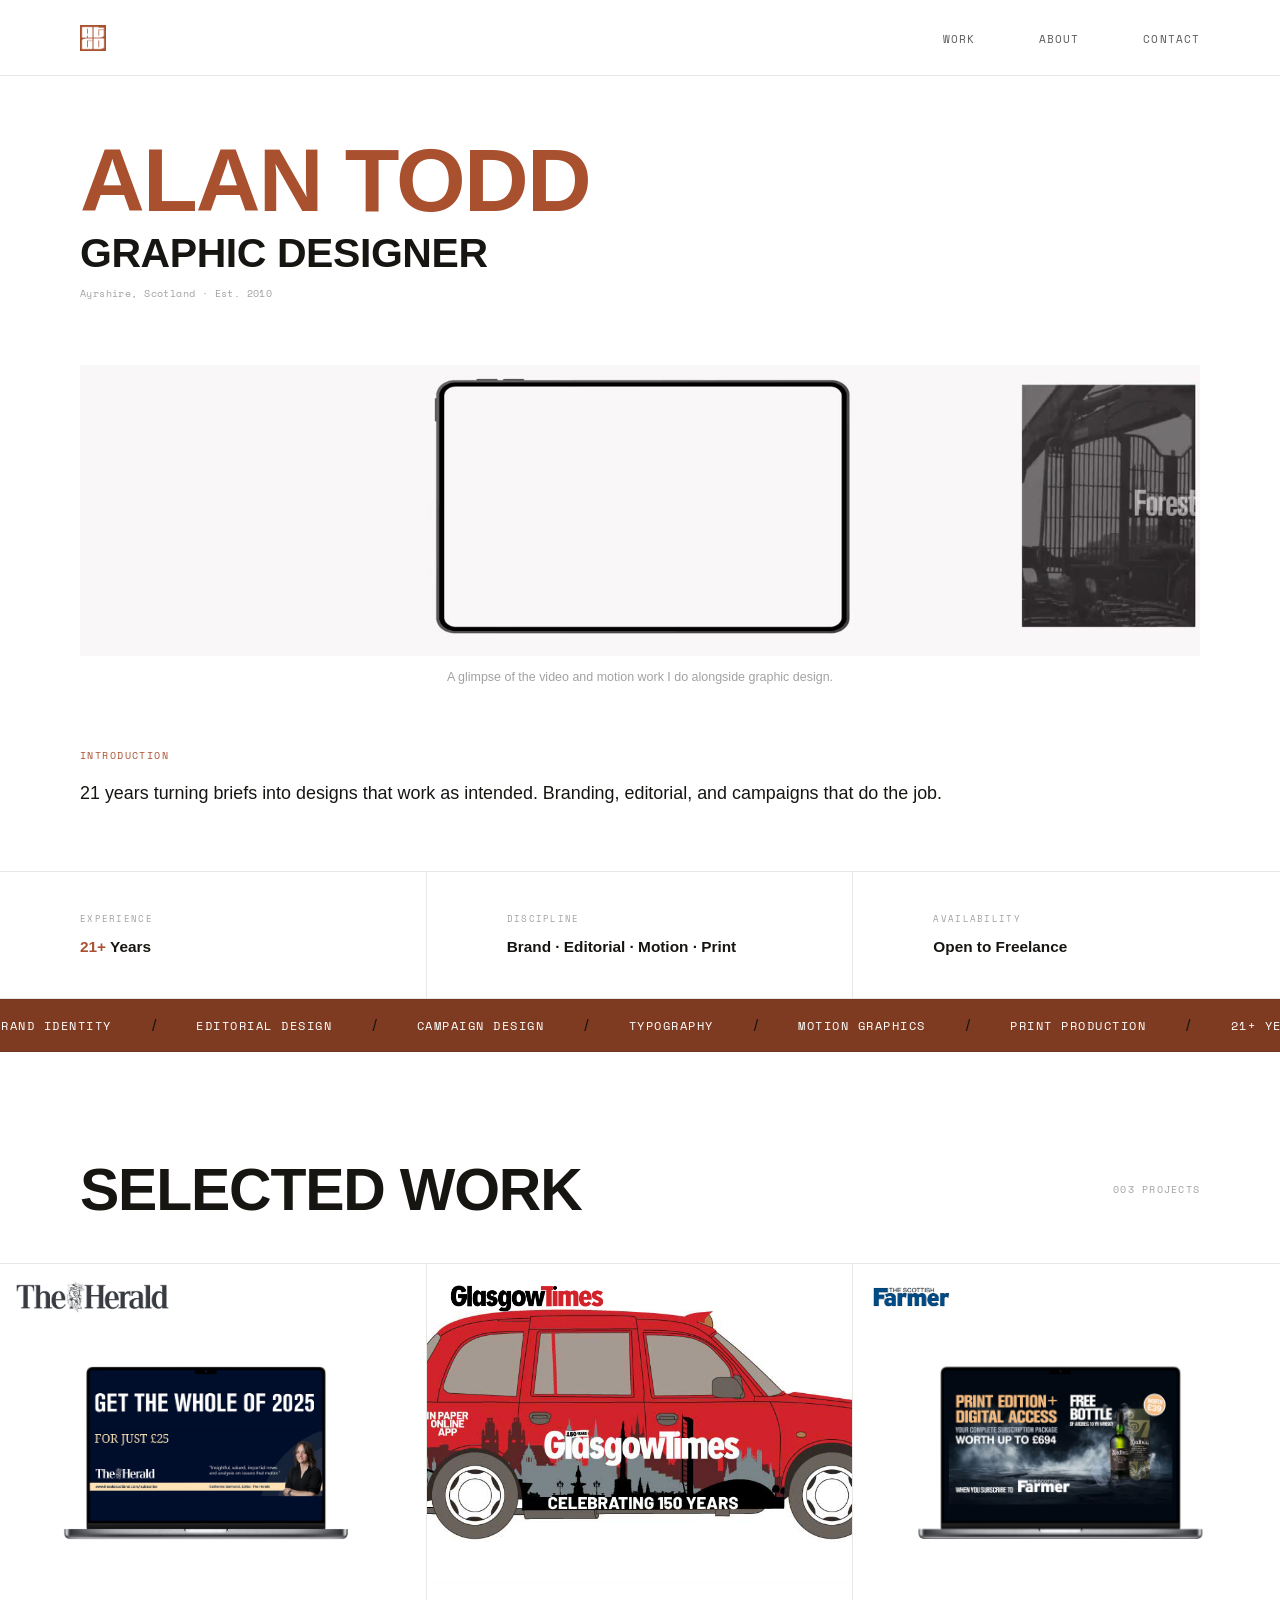
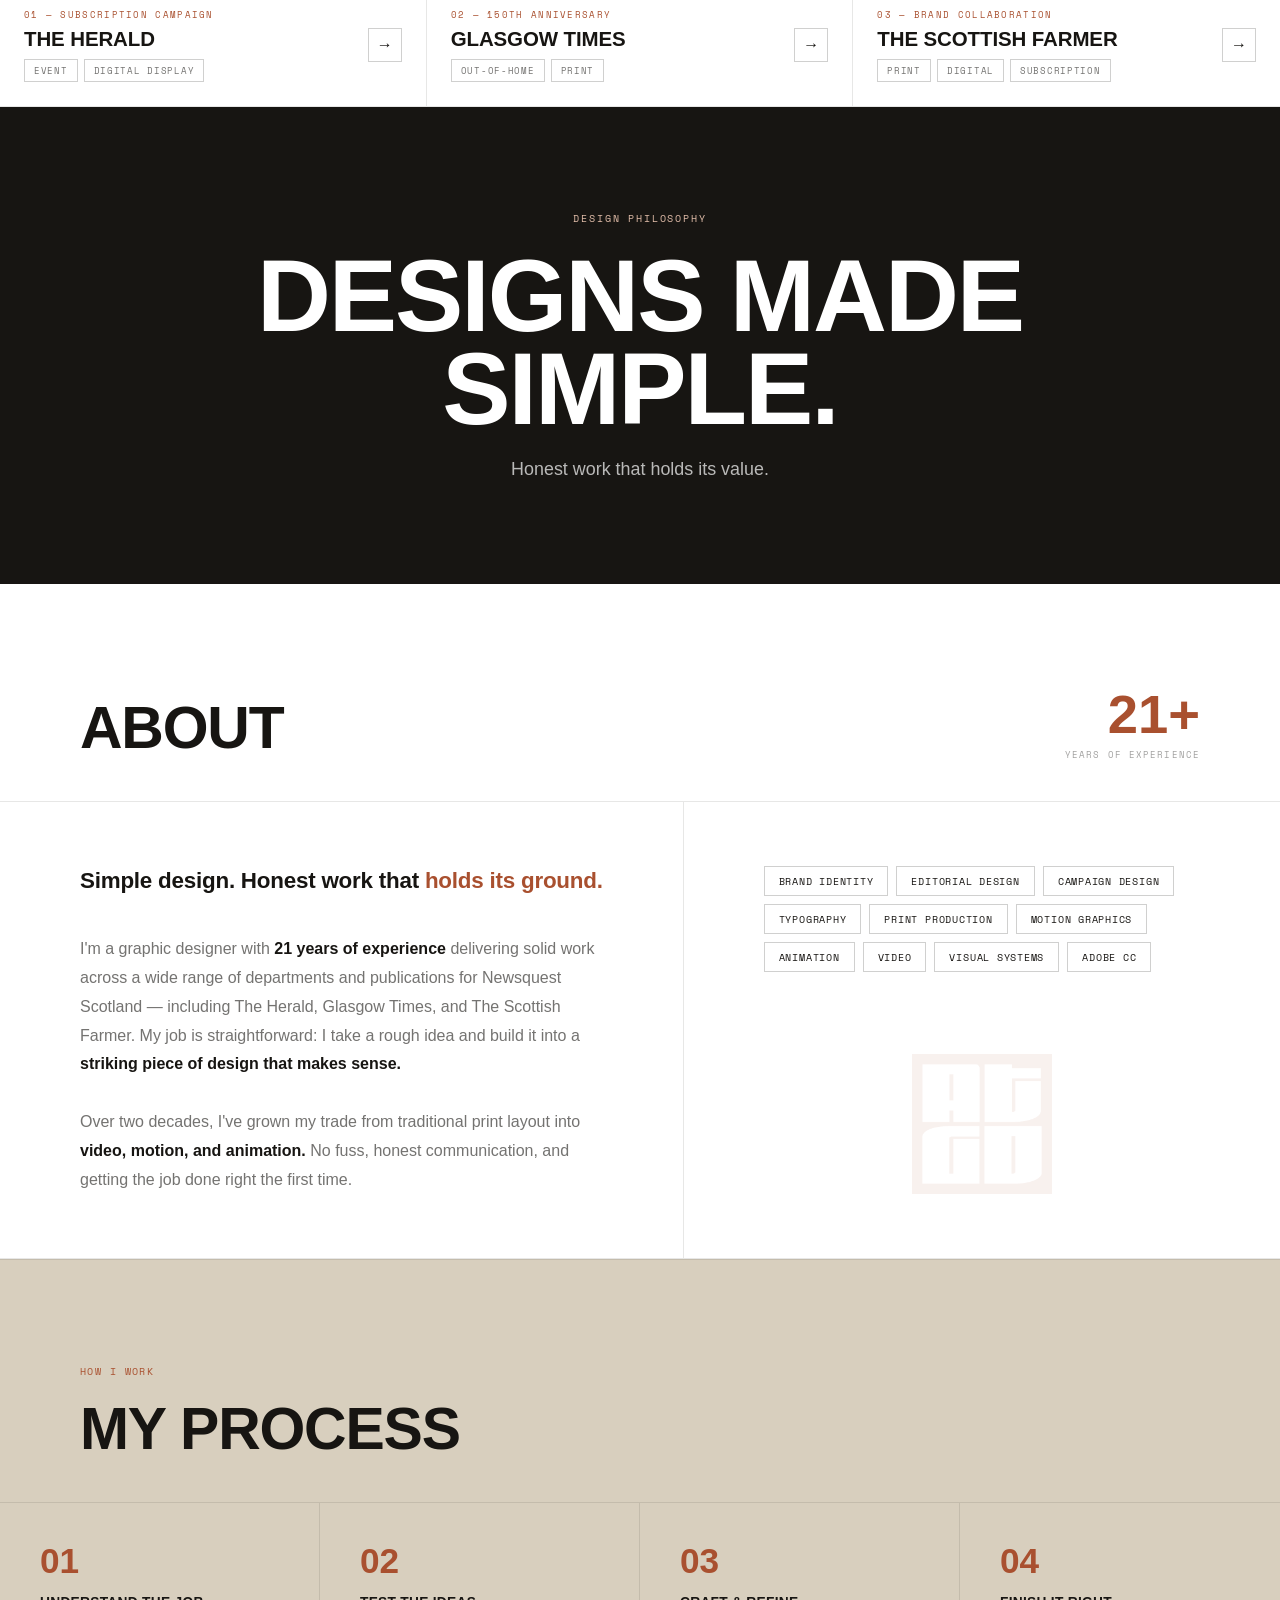
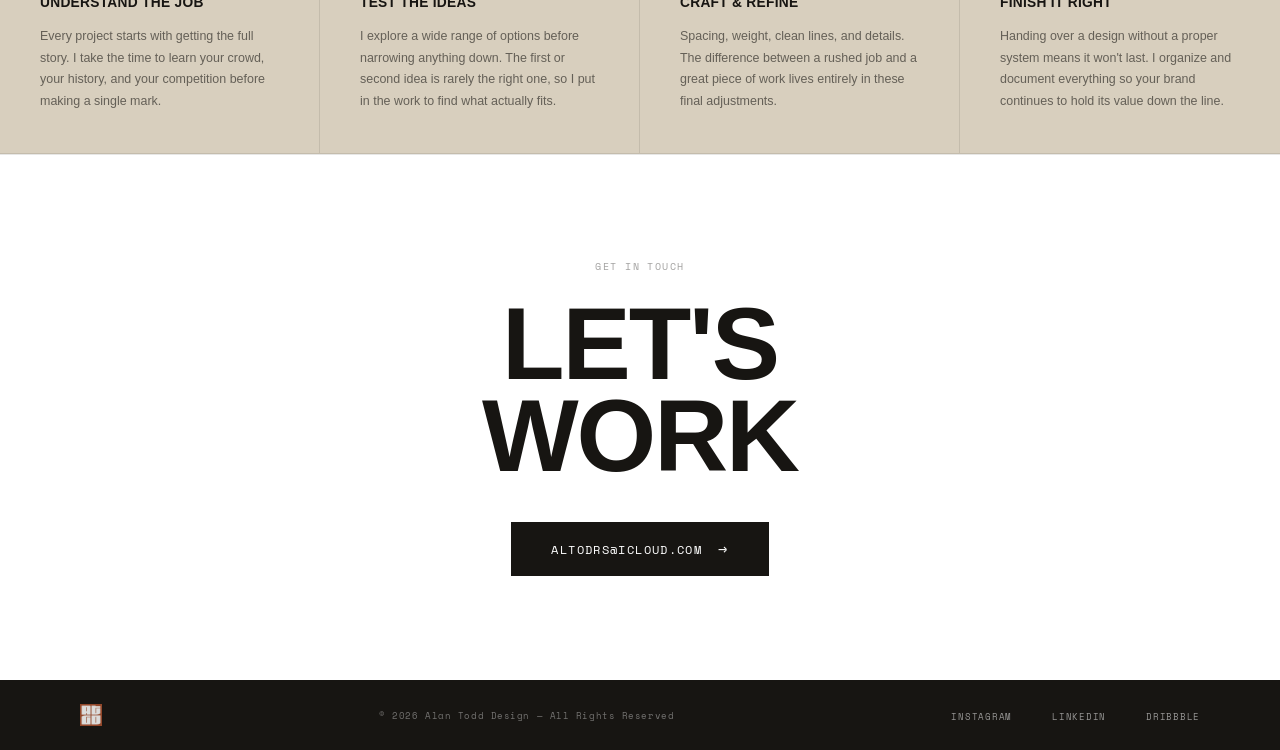
==== commit c6da999b: "Swap hero video, move it back to a centered single-column layout New source is AT Video slide_1.mp4 " ====
--- a/index.html
+++ b/index.html
@@ -14,14 +14,11 @@
     #hero { padding-top: 76px; background: var(--white); }
 
     .hero-main {
-      display: grid; grid-template-columns: 1fr 1fr; grid-template-rows: auto auto;
-      column-gap: var(--sp-5); row-gap: var(--sp-4);
       padding: var(--sp-5) var(--margin);
       border-bottom: 1px solid var(--ink-10);
       background: var(--white);
     }
     .hero-name-block {
-      grid-column: 1; grid-row: 1; align-self: start; order: 1;
       display: flex; flex-direction: column; gap: 12px;
     }
     .hero-name {
@@ -38,7 +35,18 @@
     }
     .hero-location { font-family: var(--mono); font-size: .64rem; font-weight: 400; color: var(--ink-40); letter-spacing: .04em; }
 
-    .hero-intro-block { grid-column: 1; grid-row: 2; align-self: end; order: 2; }
+    .hero-video-wrap {
+      display: flex; flex-direction: column; align-items: center;
+      margin: var(--sp-5) 0;
+    }
+    .hero-video-frame { width: 100%; }
+    .hero-video-frame video { width: 100%; display: block; }
+    .hero-video-caption {
+      margin-top: 14px;
+      font-family: var(--text); font-size: .78rem; font-weight: 300;
+      color: var(--ink-40); text-align: center; white-space: nowrap;
+    }
+
     .hero-intro-label {
       font-family: var(--mono); font-size: .64rem; font-weight: 400;
       letter-spacing: .14em; text-transform: uppercase; color: var(--clay);
@@ -47,18 +55,6 @@
     .hero-intro-text {
       font-family: var(--text); font-size: clamp(15px, 1.4vw, 19px);
       font-weight: 300; line-height: 1.6; color: var(--ink);
-    }
-
-    .hero-video-frame {
-      grid-column: 2; grid-row: 1; align-self: start; order: 3;
-      width: 100%; transform: scale(1.2); transform-origin: top center;
-    }
-    .hero-video-frame video { width: 100%; display: block; }
-    .hero-video-caption {
-      grid-column: 2; grid-row: 2; align-self: end; justify-self: center; order: 4;
-      font-family: var(--text); font-size: .78rem; font-weight: 300;
-      line-height: 1.6; color: var(--ink-40); text-align: center;
-      max-width: 380px;
     }
 
     .hero-below {
@@ -143,11 +139,9 @@
     .contact-cta::after { content: '→'; font-size: .95rem; }
 
     @media (max-width: 900px) {
-      .hero-main { grid-template-columns: 1fr; grid-template-rows: auto; row-gap: var(--sp-4); }
-      .hero-name-block, .hero-video-frame, .hero-intro-block, .hero-video-caption { grid-column: 1; }
-      .hero-video-caption { justify-self: start; }
-      .hero-video-frame { transform: none; }
       .hero-name { white-space: normal; }
+      .hero-discipline { white-space: normal; }
+      .hero-video-caption { white-space: normal; }
       .hero-below { grid-template-columns: 1fr; }
       .hero-below-col { border-right: none; border-bottom: 1px solid var(--ink-10); }
       .projects-grid { grid-template-columns: 1fr; }
@@ -184,10 +178,13 @@
       <div class="hero-discipline">Graphic Designer</div>
       <div class="hero-location">Ayrshire, Scotland · Est. 2010</div>
     </div>
-    <div class="hero-video-frame">
-      <video autoplay muted loop playsinline preload="auto" poster="work/at-hero.jpg">
-        <source src="work/at-hero.mp4" type="video/mp4" />
-      </video>
+    <div class="hero-video-wrap">
+      <div class="hero-video-frame">
+        <video autoplay muted loop playsinline preload="auto" poster="work/at-hero.jpg">
+          <source src="work/at-hero.mp4" type="video/mp4" />
+        </video>
+      </div>
+      <p class="hero-video-caption">A glimpse of the video and motion work I do alongside graphic design.</p>
     </div>
     <div class="hero-intro-block">
       <div class="hero-intro-label">Introduction</div>
@@ -195,7 +192,6 @@
         21 years turning briefs into designs that work as intended. Branding, editorial, and campaigns that do the job.
       </p>
     </div>
-    <p class="hero-video-caption">A glimpse of the video and motion work<br/>I do alongside graphic design.</p>
   </div>
 
   <div class="hero-below">
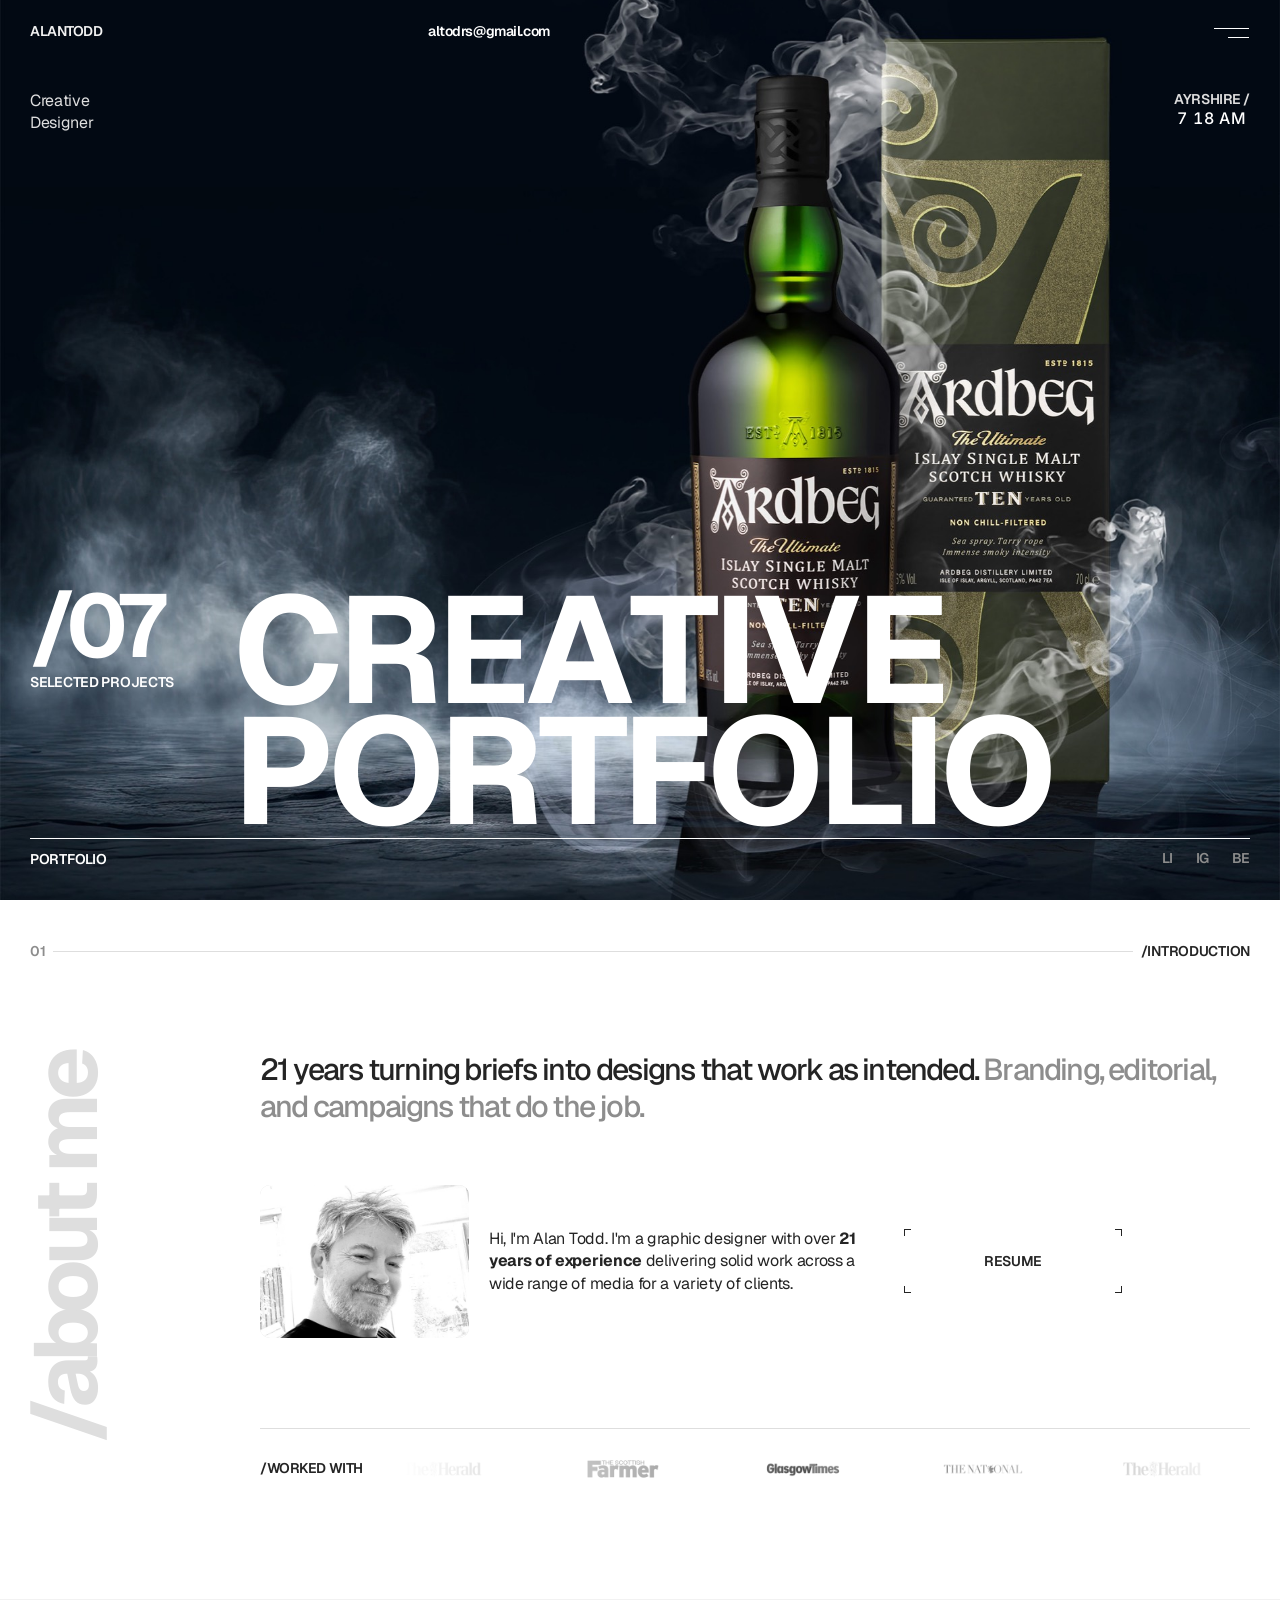
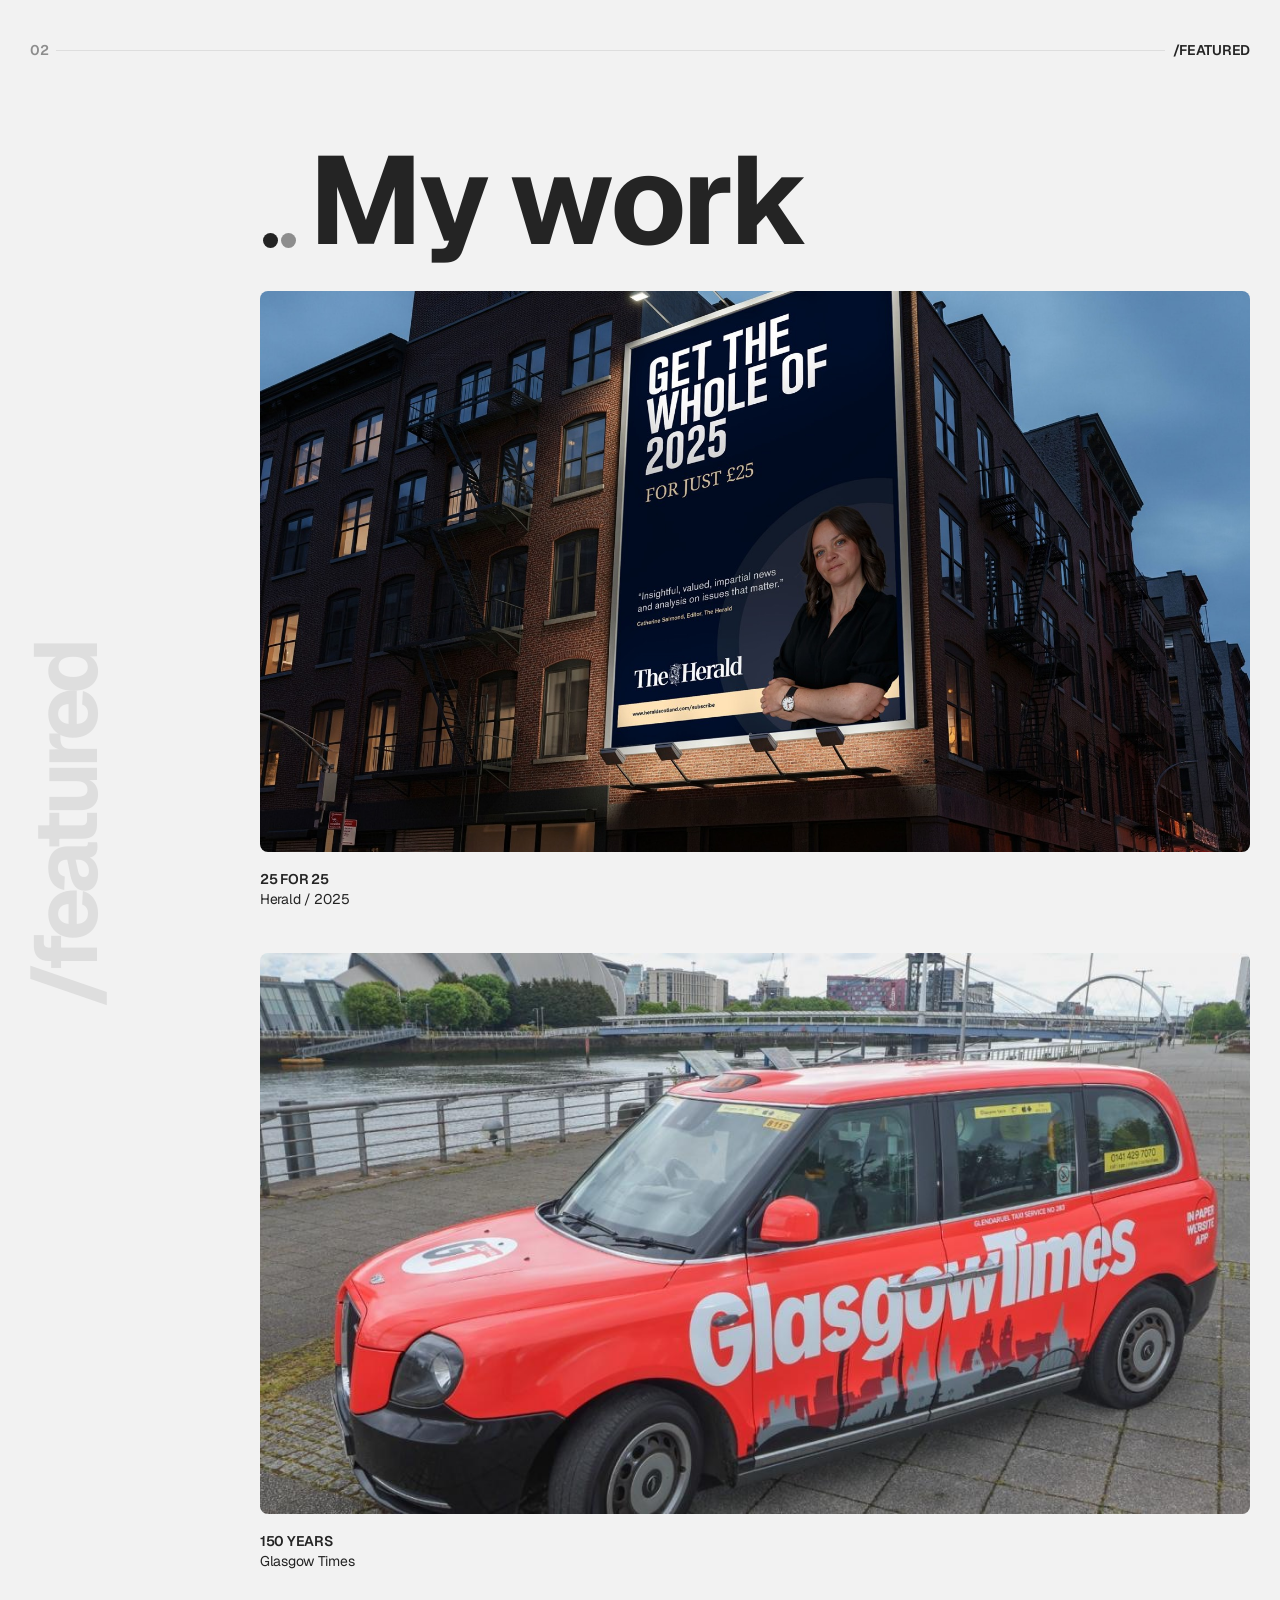
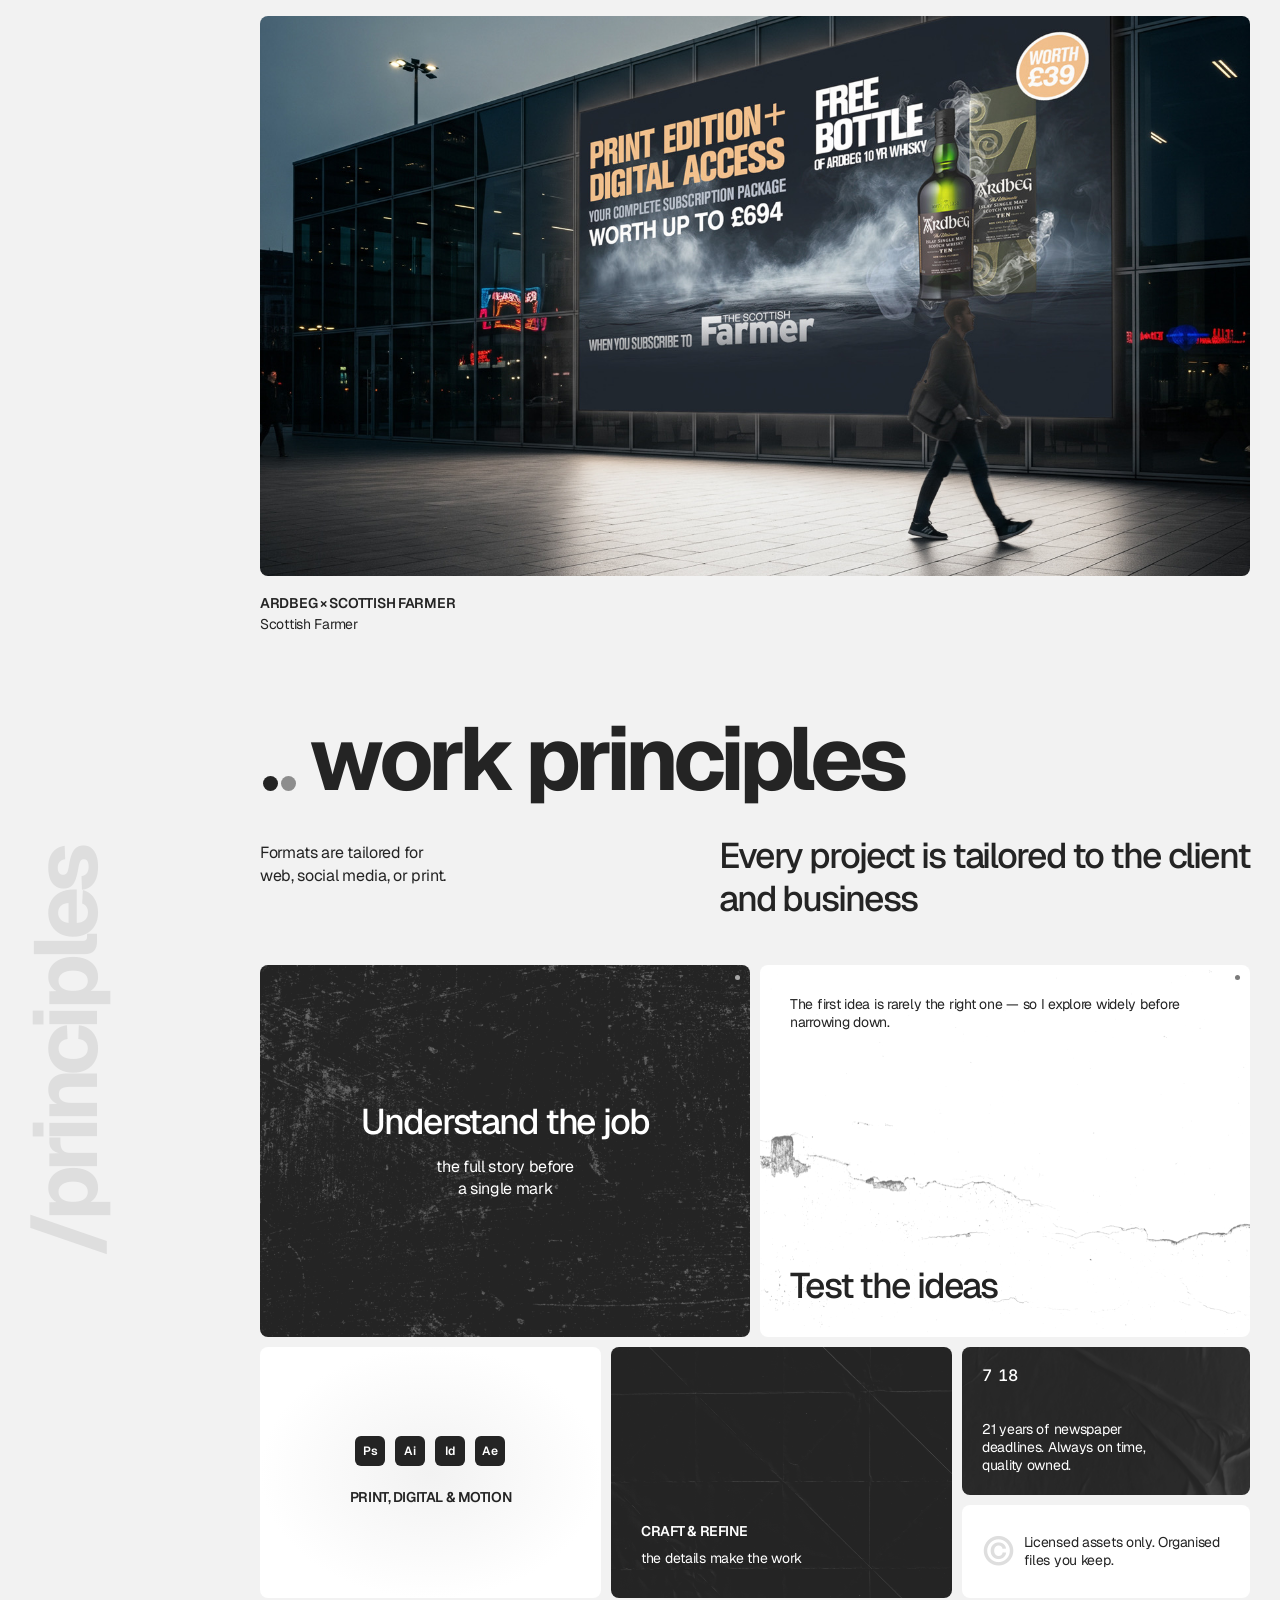
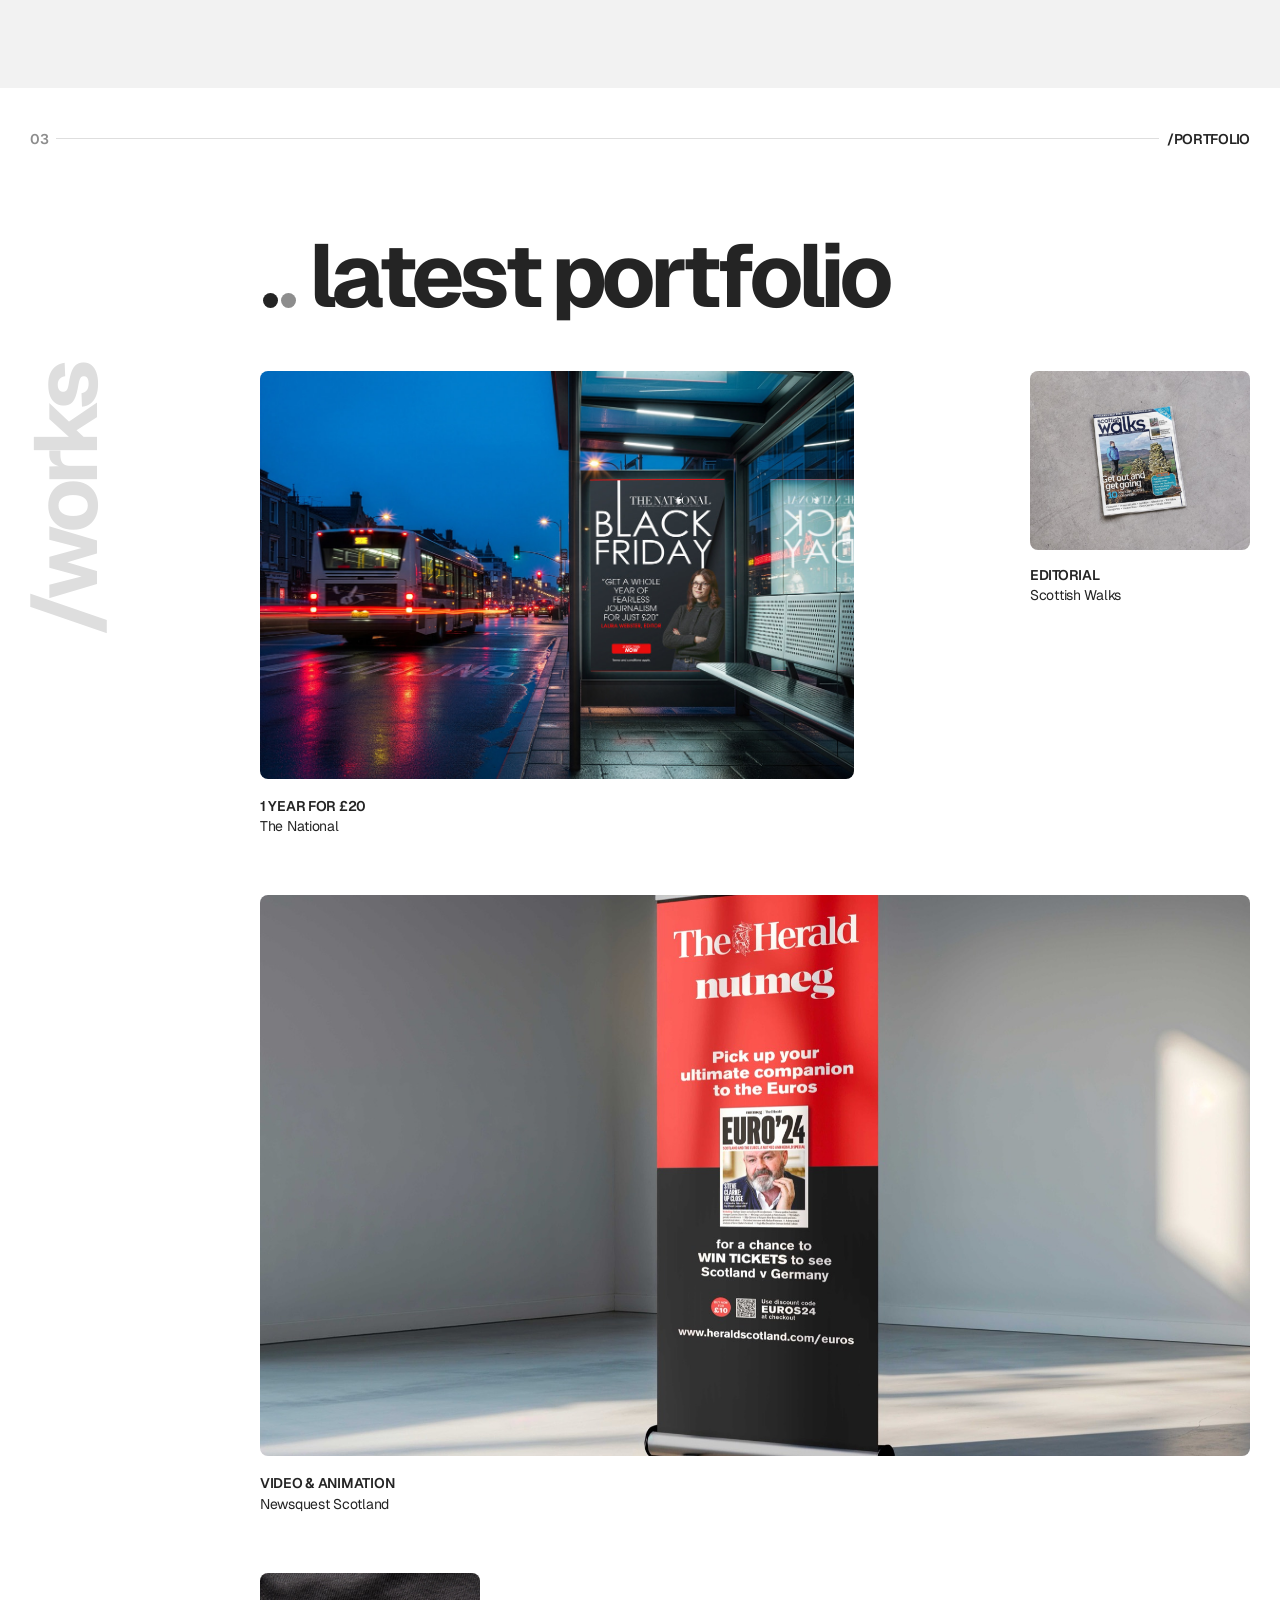
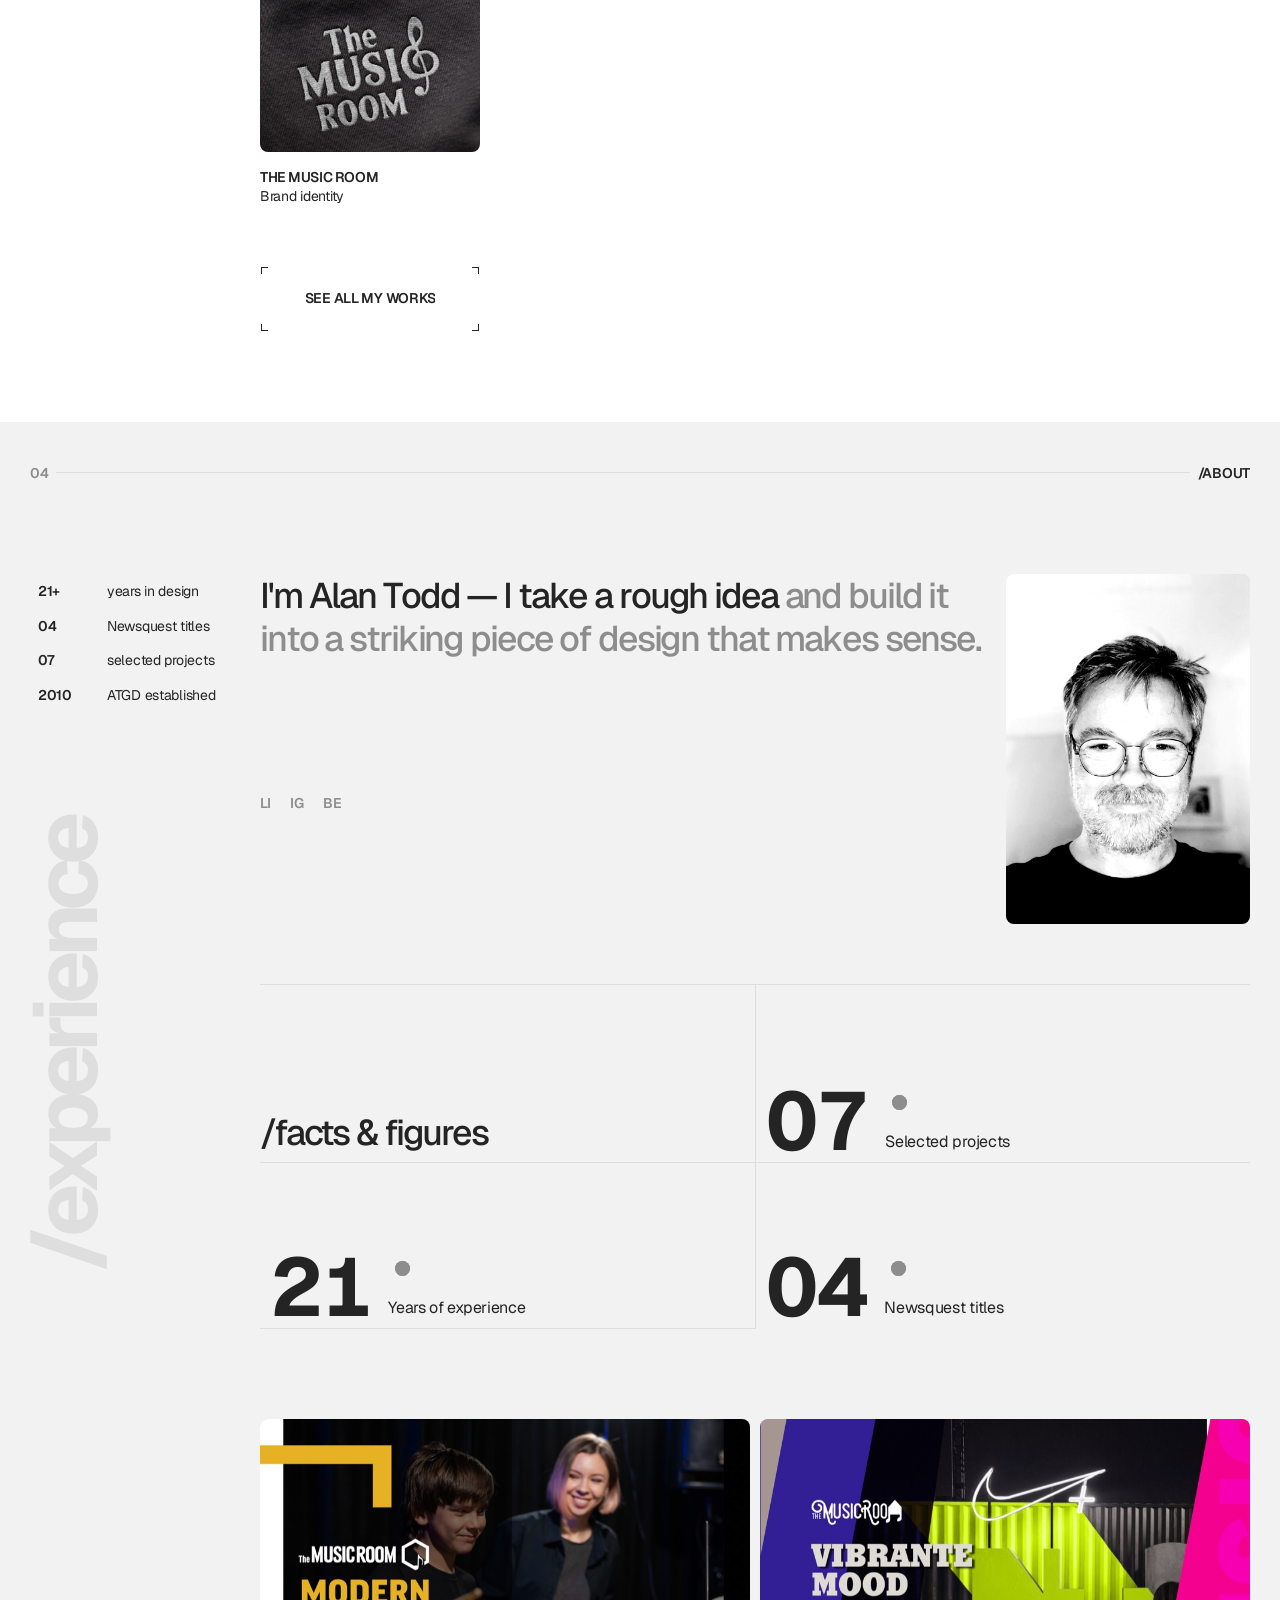
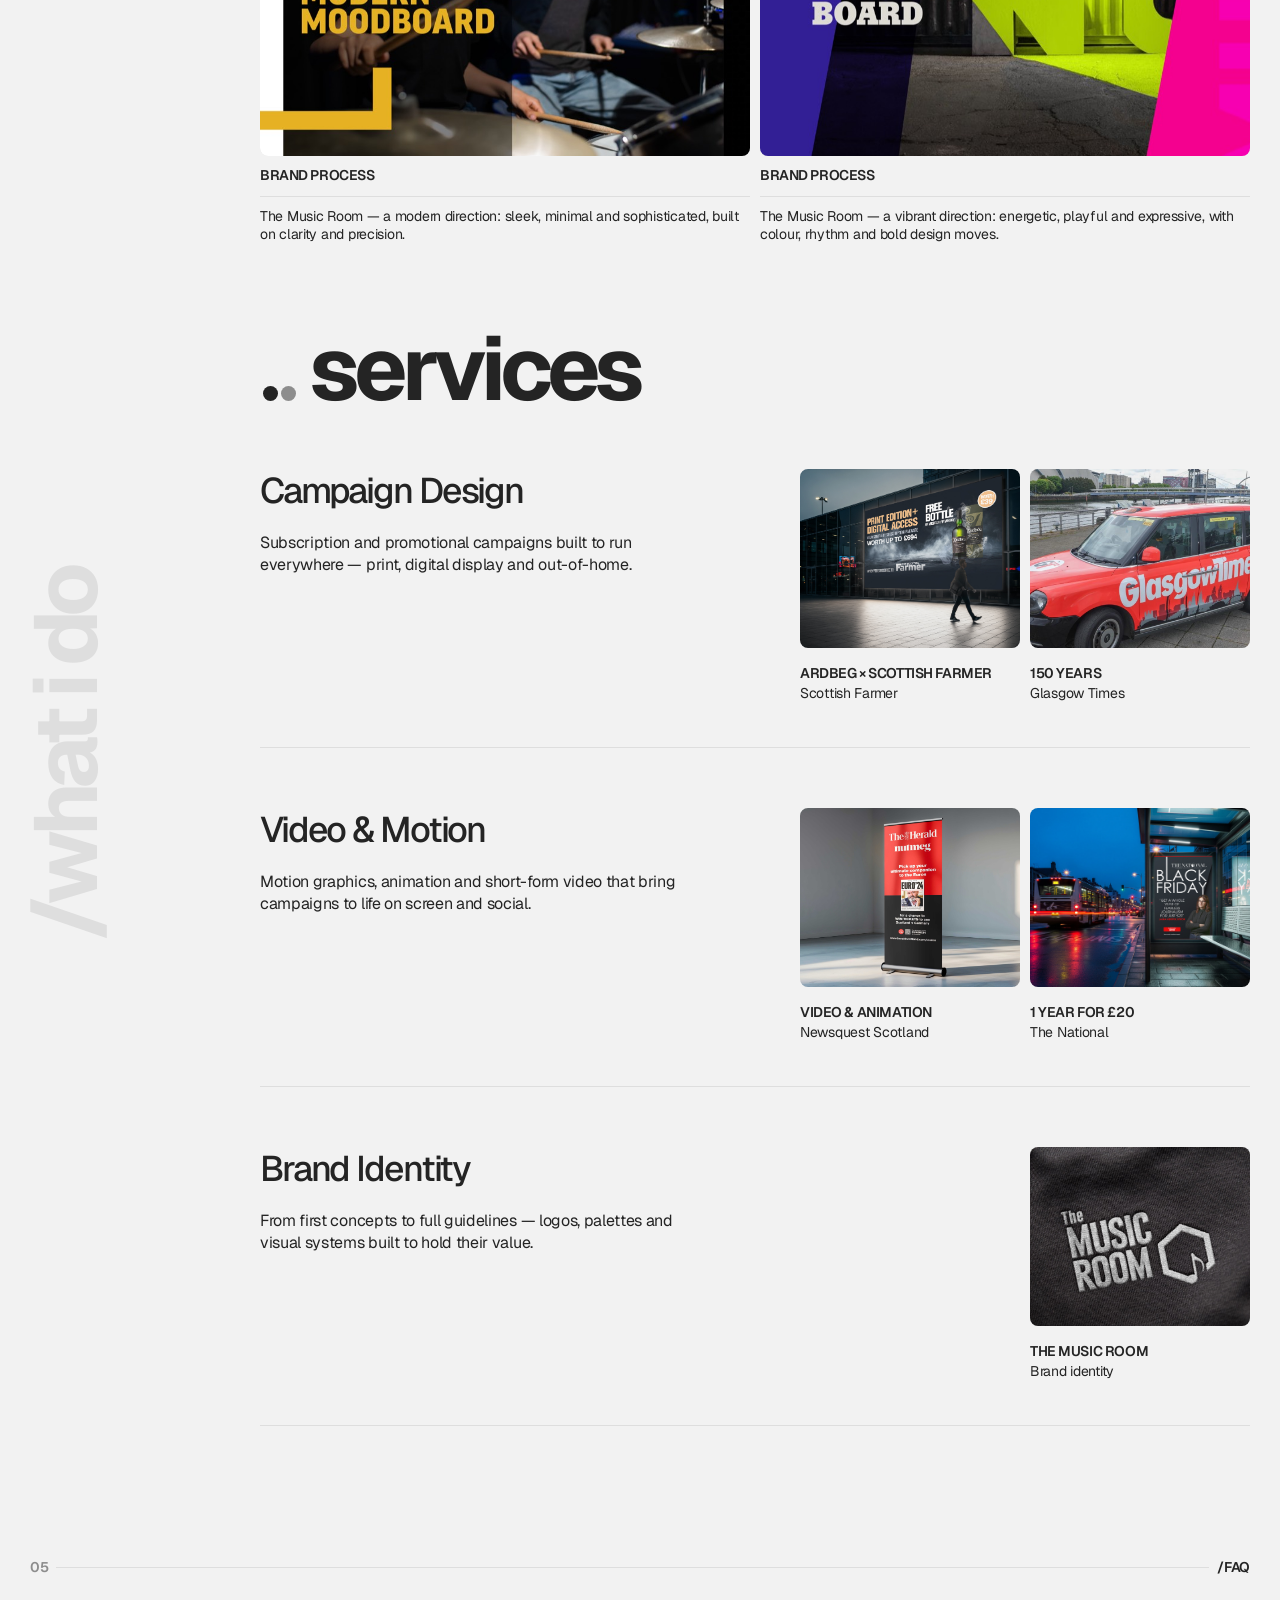
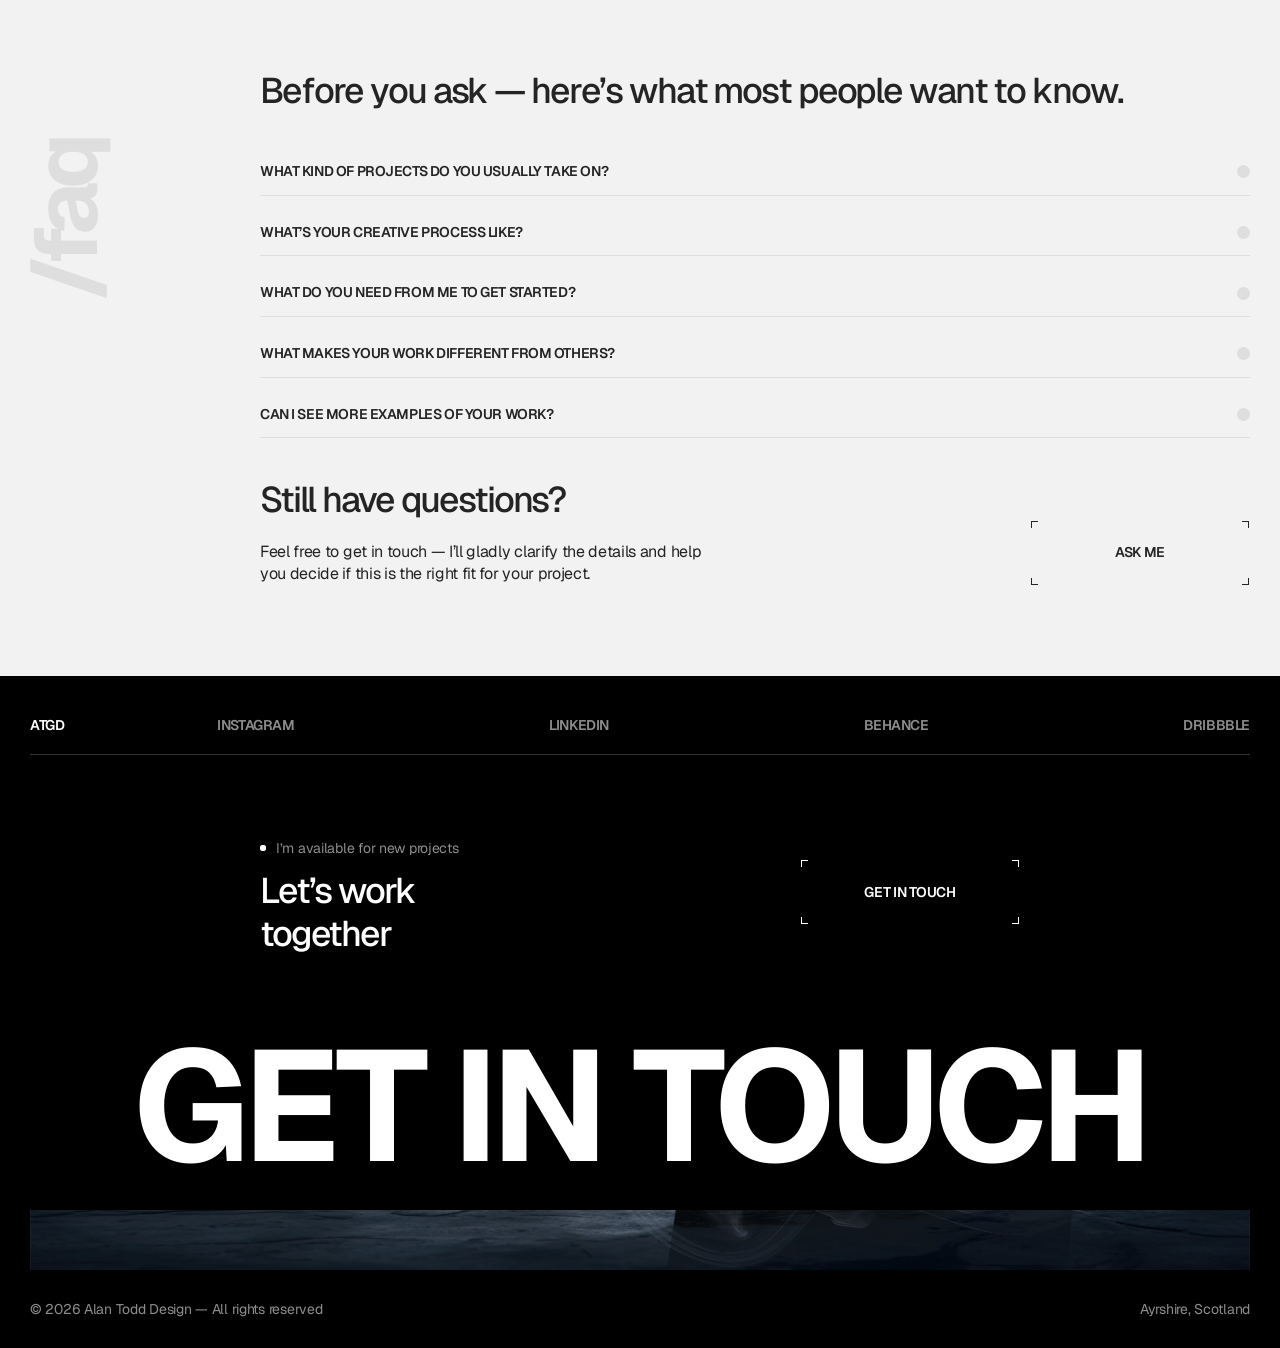
==== commit 3447333a: "Redesign portfolio to match the ATGD Framer layout - New homepage (index.html): hero, introduction, " ====
--- a/index.html
+++ b/index.html
@@ -4,420 +4,574 @@
   <meta charset="UTF-8" />
   <meta name="viewport" content="width=device-width, initial-scale=1.0" />
   <title>Alan Todd — Graphic Designer</title>
+  <meta name="description" content="Alan Todd — graphic designer with 21 years of experience across Newsquest Scotland publications. Branding, editorial, campaigns and motion." />
   <link rel="icon" href="work/atgd_favicon.png" />
   <link rel="preconnect" href="https://fonts.googleapis.com" />
   <link rel="preconnect" href="https://fonts.gstatic.com" crossorigin />
-  <link href="https://fonts.googleapis.com/css2?family=Space+Mono:wght@400;700&display=swap" rel="stylesheet" />
-  <link rel="stylesheet" href="style.css" />
-  <style>
-    /* ══ HERO ══ */
-    #hero { padding-top: 76px; background: var(--white); }
-
-    .hero-main {
-      padding: var(--sp-5) var(--margin);
-      border-bottom: 1px solid var(--ink-10);
-      background: var(--white);
-    }
-    .hero-name-block {
-      display: flex; flex-direction: column; gap: 12px;
-    }
-    .hero-name {
-      font-family: var(--display);
-      font-size: clamp(48px, 7vw, 108px);
-      font-weight: 700; line-height: .9; letter-spacing: -.02em;
-      text-transform: uppercase; color: var(--clay);
-      white-space: nowrap;
-    }
-    .hero-discipline {
-      font-family: var(--display); font-size: clamp(18px, 3.2vw, 44px);
-      font-weight: 700; text-transform: uppercase; letter-spacing: -.01em;
-      color: var(--ink); line-height: 1; white-space: nowrap;
-    }
-    .hero-location { font-family: var(--mono); font-size: .64rem; font-weight: 400; color: var(--ink-40); letter-spacing: .04em; }
-
-    .hero-video-wrap {
-      display: flex; flex-direction: column; align-items: center;
-      margin: var(--sp-5) 0;
-    }
-    .hero-video-frame { width: 100%; }
-    .hero-video-frame video { width: 100%; display: block; }
-    .hero-video-caption {
-      margin-top: 14px;
-      font-family: var(--text); font-size: .78rem; font-weight: 300;
-      color: var(--ink-40); text-align: center; white-space: nowrap;
-    }
-
-    .hero-intro-label {
-      font-family: var(--mono); font-size: .64rem; font-weight: 400;
-      letter-spacing: .14em; text-transform: uppercase; color: var(--clay);
-      margin-bottom: var(--sp-2);
-    }
-    .hero-intro-text {
-      font-family: var(--text); font-size: clamp(15px, 1.4vw, 19px);
-      font-weight: 300; line-height: 1.6; color: var(--ink);
-    }
-
-    .hero-below {
-      display: grid; grid-template-columns: repeat(3,1fr);
-      border-bottom: 1px solid var(--ink-10);
-    }
-    .hero-below-col { padding: var(--sp-4) var(--margin); border-right: 1px solid var(--ink-10); }
-    .hero-below-col:last-child { border-right: none; }
-    .hbc-label { font-family: var(--mono); font-size: .58rem; font-weight: 400; letter-spacing: .14em; text-transform: uppercase; color: var(--ink-40); margin-bottom: 10px; }
-    .hbc-value { font-family: var(--display); font-size: clamp(14px,1.2vw,16px); font-weight: 700; color: var(--ink); line-height: 1.5; }
-    .hbc-value strong { color: var(--clay); }
-
-    /* ══ WORK ══ */
-    #work { background: var(--white); }
-    .work-header {
-      display: flex; align-items: center; justify-content: space-between;
-      padding: var(--sp-6) var(--margin) var(--sp-4);
-      border-bottom: 1px solid var(--ink-10);
-    }
-    .work-title {
-      font-family: var(--display); font-size: clamp(32px,4.6vw,64px); font-weight: 700;
-      letter-spacing: -.02em; text-transform: uppercase; color: var(--ink);
-    }
-    .work-count { font-family: var(--mono); font-size: .64rem; font-weight: 400; letter-spacing: .12em; text-transform: uppercase; color: var(--ink-40); }
-
-    .projects-grid { display: grid; grid-template-columns: repeat(3, 1fr); }
-    .proj-card { display: block; text-decoration: none; color: inherit; position: relative; border-right: 1px solid var(--ink-10); border-bottom: 1px solid var(--ink-10); }
-    .proj-card:nth-child(3n) { border-right: none; }
-    .proj-card-img { position: relative; overflow: hidden; background: var(--white); aspect-ratio: 4/3; }
-    .proj-card-img img.card-bg, .proj-card-img video.card-bg { width: 100%; height: 100%; object-fit: cover; display: block; transition: transform .6s cubic-bezier(.4,0,.2,1); }
-    .proj-card:hover .proj-card-img img.card-bg, .proj-card:hover .proj-card-img video.card-bg { transform: scale(1.04); }
-    .proj-card-logo { position: absolute; top: var(--sp-2); left: var(--sp-2); z-index: 2; pointer-events: none; max-width: 48%; max-height: 34px; object-fit: contain; object-position: left center; }
-    .proj-card-info { padding: var(--sp-3); display: flex; align-items: center; justify-content: space-between; }
-    .proj-card-num { font-family: var(--mono); font-size: .58rem; font-weight: 400; letter-spacing: .14em; text-transform: uppercase; color: var(--clay); display: block; margin-bottom: 6px; }
-    .proj-card-name { font-family: var(--display); font-size: clamp(16px,1.6vw,22px); font-weight: 700; color: var(--ink); letter-spacing: -.005em; text-transform: uppercase; }
-    .proj-card-tags { display: flex; gap: 6px; flex-wrap: wrap; margin-top: 8px; }
-    .proj-card-arrow { width: 34px; height: 34px; border: 1px solid var(--ink-20); display: flex; align-items: center; justify-content: center; flex-shrink: 0; font-size: 1rem; color: var(--ink); transition: background .2s, color .2s, border-color .2s; }
-    .proj-card:hover .proj-card-arrow { background: var(--clay); color: var(--white); border-color: var(--clay); }
-
-    /* ══ PHILOSOPHY ══ */
-    #philosophy { background: var(--ink); padding: var(--sp-6) var(--margin); text-align: center; }
-    .phil-label { font-family: var(--mono); font-size: .64rem; font-weight: 400; letter-spacing: .18em; text-transform: uppercase; color: var(--clay-40); margin-bottom: var(--sp-3); }
-    .phil-headline { font-family: var(--display); font-size: clamp(44px,8vw,120px); font-weight: 700; line-height: .9; letter-spacing: -.02em; text-transform: uppercase; color: var(--white); }
-    .phil-sub { margin-top: var(--sp-3); font-family: var(--text); font-size: clamp(14px,1.4vw,18px); font-weight: 300; color: var(--white-70); }
-
-    /* ══ ABOUT ══ */
-    #about { background: var(--white); }
-    .about-header { padding: var(--sp-6) var(--margin) var(--sp-4); border-bottom: 1px solid var(--ink-10); display: flex; align-items: flex-end; justify-content: space-between; }
-    .about-title { font-family: var(--display); font-size: clamp(32px,4.6vw,64px); font-weight: 700; letter-spacing: -.02em; text-transform: uppercase; color: var(--ink); }
-    .about-years { font-family: var(--display); font-size: 3.4rem; font-weight: 700; color: var(--clay); line-height: 1; }
-    .about-years-label { font-family: var(--mono); font-size: .58rem; font-weight: 400; letter-spacing: .12em; text-transform: uppercase; color: var(--ink-40); margin-top: 6px; }
-    .about-body { display: grid; grid-template-columns: 1fr 1fr; border-bottom: 1px solid var(--ink-10); }
-    .about-col { padding: var(--sp-5) var(--margin); border-right: 1px solid var(--ink-10); }
-    .about-col:last-child { border-right: none; }
-    .about-bio { font-family: var(--text); font-size: clamp(14px,1.3vw,16px); font-weight: 300; line-height: 1.8; color: var(--ink-60); }
-    .about-bio strong { font-weight: 600; color: var(--ink); }
-    .about-quote { font-family: var(--display); font-size: clamp(14px,1.75vw,24px); font-weight: 700; line-height: 1.3; color: var(--ink); margin-bottom: var(--sp-4); letter-spacing: -.01em; white-space: nowrap; }
-    .about-quote em { color: var(--clay); font-style: normal; }
-    .skills-grid { display: flex; flex-wrap: wrap; gap: 8px; }
-    .skill-pill { font-family: var(--mono); font-size: .6rem; font-weight: 400; letter-spacing: .08em; text-transform: uppercase; padding: 7px 14px; border: 1px solid var(--ink-20); color: var(--ink); }
-    .about-logo-cell { display: flex; align-items: center; justify-content: center; }
-    .about-logo-cell img { max-width: 140px; opacity: .08; }
-
-    /* ══ PROCESS ══ */
-    #process { background: var(--sand); border-top: 1px solid var(--ink-10); }
-    .process-header { padding: var(--sp-6) var(--margin) var(--sp-4); border-bottom: 1px solid var(--ink-10); }
-    .process-label { font-family: var(--mono); font-size: .64rem; font-weight: 400; letter-spacing: .14em; text-transform: uppercase; color: var(--clay); margin-bottom: var(--sp-2); }
-    .process-title { font-family: var(--display); font-size: clamp(32px,4.6vw,64px); font-weight: 700; letter-spacing: -.02em; text-transform: uppercase; color: var(--ink); }
-    .process-grid { display: grid; grid-template-columns: repeat(4,1fr); }
-    .process-item { padding: var(--sp-4); border-right: 1px solid var(--ink-10); border-bottom: 1px solid var(--ink-10); }
-    .process-item:last-child { border-right: none; }
-    .process-num { font-family: var(--display); font-size: 2.2rem; font-weight: 700; color: var(--clay); line-height: 1; margin-bottom: var(--sp-2); }
-    .process-name { font-family: var(--display); font-size: .86rem; font-weight: 700; letter-spacing: .02em; text-transform: uppercase; color: var(--ink); margin-bottom: var(--sp-2); }
-    .process-desc { font-family: var(--text); font-size: .78rem; font-weight: 300; line-height: 1.75; color: var(--ink-60); }
-
-    /* ══ CONTACT ══ */
-    #contact { background: var(--white); border-top: 1px solid var(--ink-10); padding: var(--sp-6) var(--margin); text-align: center; }
-    .contact-label { font-family: var(--mono); font-size: .64rem; font-weight: 400; letter-spacing: .14em; text-transform: uppercase; color: var(--ink-40); margin-bottom: var(--sp-3); }
-    .contact-headline { font-family: var(--display); font-size: clamp(44px,8vw,128px); font-weight: 700; line-height: .9; text-transform: uppercase; color: var(--ink); letter-spacing: -.02em; margin-bottom: var(--sp-4); }
-    .contact-cta { display: inline-flex; align-items: center; gap: var(--sp-2); font-family: var(--mono); font-size: .72rem; font-weight: 400; letter-spacing: .12em; text-transform: uppercase; color: var(--white); background: var(--ink); padding: 16px 40px; text-decoration: none; transition: background .2s; }
-    .contact-cta:hover { background: var(--clay); }
-    .contact-cta::after { content: '→'; font-size: .95rem; }
-
-    @media (max-width: 900px) {
-      .hero-name { white-space: normal; }
-      .hero-discipline { white-space: normal; }
-      .hero-video-caption { white-space: normal; }
-      .hero-below { grid-template-columns: 1fr; }
-      .hero-below-col { border-right: none; border-bottom: 1px solid var(--ink-10); }
-      .projects-grid { grid-template-columns: 1fr; }
-      .proj-card { border-right: none; }
-      .about-body { grid-template-columns: 1fr; }
-      .about-col { border-right: none; }
-      .process-grid { grid-template-columns: 1fr 1fr; }
-    }
-    @media (max-width: 560px) {
-      .process-grid { grid-template-columns: 1fr; }
-      .about-quote { white-space: normal; }
-    }
-  </style>
+  <link href="https://fonts.googleapis.com/css2?family=Geist:wght@400;500;600;700&family=Inter:wght@500&display=swap" rel="stylesheet" />
+  <link rel="stylesheet" href="atgd.css?v=20261008c" />
 </head>
 <body>
 
-<nav>
-  <a href="#hero" class="nav-logo">
-    <img class="nav-logo-icon" src="work/atgd_logo.png" alt="ATGD" />
-  </a>
-  <ul class="nav-links">
-    <li><a href="#work">Work</a></li>
-    <li><a href="#about">About</a></li>
-    <li><a href="#contact">Contact</a></li>
-  </ul>
+<!-- ══ TOP BAR ══ -->
+<header class="site-nav">
+  <div class="site-nav__id">
+    <a class="t-nav site-nav__name link-line" href="#hero">AlanTodd</a>
+    <a class="t-nav site-nav__email link-line" href="mailto:altodrs@gmail.com">altodrs@gmail.com</a>
+  </div>
+  <div class="site-nav__end">
+    <button class="burger" type="button" data-menu-toggle aria-controls="menu" aria-expanded="false" aria-label="Open menu">
+      <span></span><span></span>
+    </button>
+  </div>
+</header>
+
+<!-- ══ MENU OVERLAY ══ -->
+<nav class="menu" id="menu" aria-label="Main">
+  <div class="menu__head">
+    <h2 class="menu__title t-display" style="--d:2">Online<br />Portfolio</h2>
+    <div class="menu__photo media" style="--d:0">
+      <img src="work/alan-portrait.jpg" alt="Alan Todd" loading="lazy" />
+    </div>
+  </div>
+  <div class="menu__side">
+    <ul class="menu__links">
+      <li style="--d:1"><a class="menu__link" href="about.html"><span class="roll" data-roll>About me</span></a></li>
+      <li style="--d:2"><a class="menu__link" href="#work"><span class="roll" data-roll>Portfolio</span></a></li>
+      <li style="--d:3"><a class="menu__link" href="#services"><span class="roll" data-roll>Services</span></a></li>
+      <li style="--d:4"><a class="menu__link" href="#contact"><span class="roll" data-roll>Contact</span></a></li>
+    </ul>
+    <a class="btn-corners btn-corners--light" style="--d:5" href="mailto:altodrs@gmail.com"><span class="roll" data-roll>Get in touch</span></a>
+  </div>
 </nav>
 
-<!-- ══ HERO ══ -->
-<section id="hero">
-
-  <div class="hero-main reveal">
-    <div class="hero-name-block">
-      <h1 class="hero-name">Alan Todd</h1>
-      <div class="hero-discipline">Graphic Designer</div>
-      <div class="hero-location">Ayrshire, Scotland · Est. 2010</div>
-    </div>
-    <div class="hero-video-wrap">
-      <div class="hero-video-frame">
-        <video autoplay muted loop playsinline preload="auto" poster="work/at-hero.jpg">
-          <source src="work/at-hero.mp4" type="video/mp4" />
-        </video>
-      </div>
-      <p class="hero-video-caption">A glimpse of the video and motion work I do alongside graphic design.</p>
-    </div>
-    <div class="hero-intro-block">
-      <div class="hero-intro-label">Introduction</div>
-      <p class="hero-intro-text">
-        21 years turning briefs into designs that work as intended. Branding, editorial, and campaigns that do the job.
-      </p>
+<main id="main">
+
+  <!-- ══ HERO ══ -->
+  <section class="hero" id="hero" aria-label="Introduction">
+    <div class="hero__bg" aria-hidden="true">
+      <img src="work/hero-ardbeg.jpg" alt="" fetchpriority="high" />
+    </div>
+
+    <div class="hero__top">
+      <p class="t-body hero__role" data-load style="--d:0">Creative Designer</p>
+      <div class="hero__place" data-load style="--d:1">
+        <span class="t-nav">Ayrshire /</span>
+        <span class="clock" data-clock></span>
+      </div>
+    </div>
+
+    <div class="hero__bottom">
+      <div class="hero__slogan">
+        <div class="hero__count" data-load style="--d:2">
+          <span class="hero__num">/07</span>
+          <span class="t-label">Selected projects</span>
+        </div>
+        <h1 class="hero__title" data-split aria-label="Creative Portfolio">Creative<br />Portfolio</h1>
+      </div>
+      <div class="hero__rule" data-load style="--d:4"></div>
+      <div class="hero__links" data-load style="--d:5">
+        <a class="t-label link-line" href="#work" style="font-size:var(--fs-small)">Portfolio</a>
+        <div class="hero__social">
+          <a class="t-nav" href="#" aria-label="LinkedIn">li</a>
+          <a class="t-nav" href="#" aria-label="Instagram">ig</a>
+          <a class="t-nav" href="#" aria-label="Behance">be</a>
+        </div>
+      </div>
+    </div>
+  </section>
+
+  <!-- ══ 01 INTRODUCTION ══ -->
+  <section class="section intro" id="about" aria-labelledby="intro-title">
+    <div class="head-line">
+      <span class="head-line__num">01</span>
+      <span class="head-line__rule"></span>
+      <span class="head-line__name">/introduction</span>
+    </div>
+
+    <div class="intro__body">
+      <h2 class="side-label side-label--abs" aria-hidden="true">/about me</h2>
+
+      <h3 class="intro__lead t-lead" id="intro-title" data-split>
+        21 years turning briefs into designs that work as intended.
+        <span class="c-muted">Branding, editorial, and campaigns that do the job.</span>
+      </h3>
+
+      <div class="intro__row">
+        <div class="intro__me">
+          <div class="reveal">
+            <div class="intro__avatar media" data-tilt>
+              <img src="work/alan-intro.jpg" alt="Alan Todd" loading="lazy" width="700" height="945" />
+            </div>
+          </div>
+          <p class="intro__bio t-body reveal" style="--delay:.1s">
+            Hi, I'm Alan Todd. I'm a graphic designer with over <strong>21 years of experience</strong>
+            delivering solid work across a wide range of media for a variety of clients.
+          </p>
+        </div>
+        <a class="btn-corners reveal" style="--delay:.2s" href="Alan_Todd_CV.pdf" target="_blank" rel="noopener"><span class="roll" data-roll>Resume</span></a>
+      </div>
+
+      <div class="intro__clients reveal">
+        <h4 class="intro__clients-label t-nav">/Worked with</h4>
+        <div class="marquee intro__logos" style="--marquee-gap: 100px; --marquee-dur: 36s">
+          <ul class="marquee__track">
+            <li><img src="work/logos/herald.png" alt="The Herald" /></li>
+            <li><img src="work/logos/scottish-farmer.png" alt="The Scottish Farmer" /></li>
+            <li><img src="work/logos/glasgow-times.png" alt="Glasgow Times" /></li>
+            <li><img src="work/logos/the-national.png" alt="The National" /></li>
+          </ul>
+        </div>
+      </div>
+    </div>
+  </section>
+
+  <!-- ══ 02 FEATURED WORK ══ -->
+  <section class="section section--surface work" id="work" aria-labelledby="work-title">
+    <div class="head-line">
+      <span class="head-line__num">02</span>
+      <span class="head-line__rule"></span>
+      <span class="head-line__name">/featured</span>
+    </div>
+
+    <div class="work__body">
+      <h2 class="side-label side-label--abs work__side" aria-hidden="true">/featured</h2>
+
+      <div class="work__header">
+        <span class="dots reveal" aria-hidden="true"><i></i><i></i></span>
+        <h2 class="work__title" id="work-title" data-split>My work</h2>
+      </div>
+
+      <div class="work__list">
+        <a class="work-card reveal" href="project-02.html">
+          <div class="work-card__media">
+            <img src="work/featured/herald-25for25.jpg" alt="The Herald 25 for £25 campaign on a city-centre building billboard" loading="lazy" width="1800" height="1260" />
+          </div>
+          <div class="work-card__details">
+            <p class="work-card__name">25 for 25</p>
+            <p class="t-small">Herald / 2025</p>
+          </div>
+        </a>
+
+        <a class="work-card reveal" href="project-03.html">
+          <div class="work-card__media">
+            <img src="work/featured/glasgow-times-150.jpg" alt="Glasgow Times 150th anniversary taxi livery" loading="lazy" width="1200" height="630" />
+          </div>
+          <div class="work-card__details">
+            <p class="work-card__name">150 Years</p>
+            <p class="t-small">Glasgow Times</p>
+          </div>
+        </a>
+
+        <a class="work-card reveal" href="project-01.html">
+          <div class="work-card__media">
+            <img src="work/featured/ardbeg-scottish-farmer.jpg" alt="Ardbeg × The Scottish Farmer subscription billboard" loading="lazy" width="1500" height="1050" />
+          </div>
+          <div class="work-card__details">
+            <p class="work-card__name">Ardbeg × Scottish Farmer</p>
+            <p class="t-small">Scottish Farmer</p>
+          </div>
+        </a>
+      </div>
+    </div>
+
+    <!-- Work principles -->
+    <div class="principles" aria-labelledby="principles-title">
+      <h2 class="side-label side-label--abs principles__side" aria-hidden="true">/principles</h2>
+
+      <div class="title-row principles__header">
+        <span class="dots reveal" aria-hidden="true"><i></i><i></i></span>
+        <h2 class="principles__title" id="principles-title" data-split>work principles</h2>
+      </div>
+
+      <div class="principles__intro reveal">
+        <p class="principles__sub t-body">Formats are tailored for web, social media, or print.</p>
+        <h3 class="principles__lead">Every project is tailored to the client and business</h3>
+      </div>
+
+      <div class="bento">
+        <div class="bento__row bento__row--top">
+          <article class="pr pr--dark pr--center reveal">
+            <img class="pr__tex" src="work/principles/scratches.webp" alt="" aria-hidden="true" loading="lazy" />
+            <span class="pr__dot" aria-hidden="true"></span>
+            <div class="pr__text">
+              <h3 class="pr__title">Understand the job</h3>
+              <p class="t-body">the full story before<br />a single mark</p>
+            </div>
+          </article>
+          <article class="pr pr--light pr--split reveal" style="--delay:.08s">
+            <img class="pr__tex" src="work/principles/creases.webp" alt="" aria-hidden="true" loading="lazy" />
+            <span class="pr__dot" aria-hidden="true"></span>
+            <p class="t-small">The first idea is rarely the right one — so I explore widely before narrowing down.</p>
+            <h3 class="pr__title">Test the ideas</h3>
+          </article>
+        </div>
+
+        <div class="bento__row bento__row--bottom">
+          <div class="bento__pair">
+            <article class="pr pr--glow pr--center reveal">
+              <div class="pr__tools" aria-label="Adobe Photoshop, Illustrator, InDesign and After Effects">
+                <span>Ps</span><span>Ai</span><span>Id</span><span>Ae</span>
+              </div>
+              <h4 class="t-nav">Print, digital &amp; motion</h4>
+            </article>
+            <article class="pr pr--dark pr--foot reveal" style="--delay:.08s">
+              <img class="pr__tex" src="work/principles/folds.webp" alt="" aria-hidden="true" loading="lazy" />
+              <h4 class="t-nav">Craft &amp; refine</h4>
+              <p class="t-small">the details make the work</p>
+            </article>
+          </div>
+          <div class="bento__stack">
+            <article class="pr pr--dark pr--clock reveal" style="--delay:.16s">
+              <img class="pr__tex" src="work/principles/grunge.webp" alt="" aria-hidden="true" loading="lazy" />
+              <span class="clock" data-clock="short"></span>
+              <p class="t-small">21 years of newspaper deadlines. Always on time, quality owned.</p>
+            </article>
+            <article class="pr pr--white pr--inline reveal" style="--delay:.24s">
+              <span class="pr__mark" aria-hidden="true">©</span>
+              <p class="t-small">Licensed assets only. Organised files you keep.</p>
+            </article>
+          </div>
+        </div>
+      </div>
+    </div>
+  </section>
+
+  <!-- ══ 03 LATEST PORTFOLIO ══ -->
+  <section class="section latest" id="portfolio" aria-labelledby="latest-title">
+    <div class="head-line">
+      <span class="head-line__num">03</span>
+      <span class="head-line__rule"></span>
+      <span class="head-line__name">/portfolio</span>
+    </div>
+
+    <div class="latest__body">
+      <h2 class="side-label side-label--abs latest__side" aria-hidden="true">/works</h2>
+
+      <div class="title-row principles__header">
+        <span class="dots reveal" aria-hidden="true"><i></i><i></i></span>
+        <h2 class="principles__title" id="latest-title" data-split>latest portfolio</h2>
+      </div>
+
+      <div class="latest__line latest__line--split">
+        <a class="work-card work-card--medium reveal" href="project-04.html">
+          <div class="work-card__media"><img src="work/latest/national-1-year.jpg" alt="The National Black Friday subscription poster at a bus stop" loading="lazy" width="1250" height="875" /></div>
+          <div class="work-card__details">
+            <p class="work-card__name">1 year for £20</p>
+            <p class="t-small">The National</p>
+          </div>
+        </a>
+        <article class="work-card work-card--tiny work-card--static reveal" style="--delay:.1s">
+            <div class="work-card__media"><img src="work/latest/scottish-walks.jpg" alt="Scottish Walks magazine cover" loading="lazy" width="900" height="600" /></div>
+            <div class="work-card__details">
+              <h4 class="t-nav">Editorial</h4>
+              <p class="t-small">Scottish Walks</p>
+            </div>
+          </article>
+      </div>
+
+      <div class="latest__line">
+        <article class="work-card work-card--static reveal">
+          <div class="work-card__media"><img src="work/latest/herald-euros.jpg" alt="The Herald Euro 2024 roll-up banner" loading="lazy" width="1800" height="1252" /></div>
+          <div class="work-card__details">
+            <p class="work-card__name">Video &amp; Animation</p>
+            <p class="t-small">Newsquest Scotland</p>
+          </div>
+        </article>
+      </div>
+
+      <div class="latest__line latest__line--split">
+        <article class="work-card work-card--tiny work-card--static reveal">
+            <div class="work-card__media"><img src="work/latest/music-room-1.jpg" alt="The Music Room logo embossed on dark fabric" loading="lazy" width="800" height="534" /></div>
+            <div class="work-card__details">
+              <h4 class="t-nav">The Music Room</h4>
+              <p class="t-small">Brand identity</p>
+            </div>
+          </article>
+      </div>
+
+      <div class="latest__cta reveal">
+        <a class="btn-corners" href="mailto:altodrs@gmail.com?subject=Portfolio%20request"><span class="roll" data-roll>see all my works</span></a>
+      </div>
+    </div>
+  </section>
+
+  <!-- ══ 04 ABOUT / SERVICES ══ -->
+  <section class="section section--surface about" id="services" aria-labelledby="services-title">
+    <div class="head-line">
+      <span class="head-line__num">04</span>
+      <span class="head-line__rule"></span>
+      <span class="head-line__name">/about</span>
+    </div>
+
+    <div class="about__top">
+      <div class="about__me">
+        <ul class="about__stats reveal" aria-label="At a glance">
+          <li><span class="about__stat-num">21+</span><span class="t-small">years in design</span></li>
+          <li><span class="about__stat-num">04</span><span class="t-small">Newsquest titles</span></li>
+          <li><span class="about__stat-num">07</span><span class="t-small">selected projects</span></li>
+          <li><span class="about__stat-num">2010</span><span class="t-small">ATGD established</span></li>
+        </ul>
+        <h2 class="side-label side-label--abs about__side" aria-hidden="true">/experience</h2>
+
+        <div class="about__text">
+          <div class="about__copy">
+            <h3 class="pr__title about__lead" data-split>I'm Alan Todd — I take a rough idea <span class="c-muted">and build it into a striking piece of design that makes sense.</span></h3>
+            <p class="t-body reveal">Over two decades I've grown from traditional print layout into video, motion and animation. No fuss, honest communication, and getting the job done right the first time.</p>
+            <div class="about__social reveal">
+              <a class="t-nav" href="#" aria-label="LinkedIn">li</a>
+              <a class="t-nav" href="#" aria-label="Instagram">ig</a>
+              <a class="t-nav" href="#" aria-label="Behance">be</a>
+            </div>
+          </div>
+          <div class="about__photo media reveal">
+            <img src="work/alan-portrait.jpg" alt="Alan Todd" loading="lazy" width="900" height="1200" />
+          </div>
+        </div>
+      </div>
+
+      <div class="facts">
+        <div class="facts__cell facts__cell--title">
+          <h3 class="pr__title reveal">/facts &amp; figures</h3>
+        </div>
+        <div class="facts__cell facts__cell--side">
+          <div class="fact reveal">
+            <span class="fact__num" data-count="7" data-pad="2">07</span>
+            <span class="fact__meta"><i class="fact__dot" aria-hidden="true"></i><span class="t-body">Selected projects</span></span>
+          </div>
+        </div>
+        <div class="facts__cell facts__cell--low facts__cell--base">
+          <div class="fact reveal">
+            <span class="fact__num" data-count="21">21</span>
+            <span class="fact__meta"><i class="fact__dot" aria-hidden="true"></i><span class="t-body">Years of experience</span></span>
+          </div>
+        </div>
+        <div class="facts__cell facts__cell--low facts__cell--side">
+          <div class="fact reveal">
+            <span class="fact__num" data-count="4" data-pad="2">04</span>
+            <span class="fact__meta"><i class="fact__dot" aria-hidden="true"></i><span class="t-body">Newsquest titles</span></span>
+          </div>
+        </div>
+      </div>
+    </div>
+
+    <div class="press">
+      <article class="press__card reveal">
+        <div class="press__media media"><img src="work/press/music-room-modern.jpg" alt="The Music Room modern moodboard" loading="lazy" width="2000" height="563" style="object-position: 20% 50%" /></div>
+        <div class="press__text">
+          <h4 class="t-nav">Brand process</h4>
+          <hr class="rule" />
+          <p class="t-small">The Music Room — a modern direction: sleek, minimal and sophisticated, built on clarity and precision.</p>
+        </div>
+      </article>
+      <article class="press__card reveal" style="--delay:.1s">
+        <div class="press__media media"><img src="work/press/music-room-vibrant.jpg" alt="The Music Room vibrant moodboard" loading="lazy" width="2000" height="563" style="object-position: 0% 50%" /></div>
+        <div class="press__text">
+          <h4 class="t-nav">Brand process</h4>
+          <hr class="rule" />
+          <p class="t-small">The Music Room — a vibrant direction: energetic, playful and expressive, with colour, rhythm and bold design moves.</p>
+        </div>
+      </article>
+    </div>
+
+    <div class="services">
+      <h2 class="side-label side-label--abs services__side" aria-hidden="true">/what i do</h2>
+
+      <div class="title-row principles__header">
+        <span class="dots reveal" aria-hidden="true"><i></i><i></i></span>
+        <h2 class="principles__title" id="services-title" data-split>services</h2>
+      </div>
+
+      <div class="services__list">
+        <article class="service">
+          <div class="service__text reveal">
+            <h3 class="pr__title">Campaign Design</h3>
+            <p class="t-body">Subscription and promotional campaigns built to run everywhere — print, digital display and out-of-home.</p>
+          </div>
+          <div class="service__work">
+            <a class="work-card work-card--tiny reveal" href="project-01.html">
+            <div class="work-card__media"><img src="work/featured/ardbeg-scottish-farmer.jpg" alt="Ardbeg × The Scottish Farmer billboard" loading="lazy" width="1500" height="1050" /></div>
+            <div class="work-card__details">
+              <h4 class="t-nav">Ardbeg × Scottish Farmer</h4>
+              <p class="t-small">Scottish Farmer</p>
+            </div>
+          </a>
+            <a class="work-card work-card--tiny reveal" href="project-03.html" style="--delay:.1s">
+            <div class="work-card__media"><img src="work/featured/glasgow-times-150.jpg" alt="Glasgow Times 150th anniversary taxi livery" loading="lazy" width="1200" height="630" /></div>
+            <div class="work-card__details">
+              <h4 class="t-nav">150 Years</h4>
+              <p class="t-small">Glasgow Times</p>
+            </div>
+          </a>
+          </div>
+        </article>
+
+        <article class="service">
+          <div class="service__text reveal">
+            <h3 class="pr__title">Video &amp; Motion</h3>
+            <p class="t-body">Motion graphics, animation and short-form video that bring campaigns to life on screen and social.</p>
+          </div>
+          <div class="service__work">
+            <article class="work-card work-card--tiny work-card--static reveal">
+            <div class="work-card__media"><img src="work/latest/herald-euros.jpg" alt="The Herald Euro 2024 roll-up banner" loading="lazy" width="1800" height="1252" /></div>
+            <div class="work-card__details">
+              <h4 class="t-nav">Video &amp; Animation</h4>
+              <p class="t-small">Newsquest Scotland</p>
+            </div>
+          </article>
+            <a class="work-card work-card--tiny reveal" href="project-04.html" style="--delay:.1s">
+            <div class="work-card__media"><img src="work/latest/national-1-year.jpg" alt="The National Black Friday subscription poster" loading="lazy" width="1250" height="875" /></div>
+            <div class="work-card__details">
+              <h4 class="t-nav">1 year for £20</h4>
+              <p class="t-small">The National</p>
+            </div>
+          </a>
+          </div>
+        </article>
+
+        <article class="service">
+          <div class="service__text reveal">
+            <h3 class="pr__title">Brand Identity</h3>
+            <p class="t-body">From first concepts to full guidelines — logos, palettes and visual systems built to hold their value.</p>
+          </div>
+          <div class="service__work">
+            <article class="work-card work-card--tiny work-card--static reveal">
+            <div class="work-card__media"><img src="work/latest/music-room-3.jpg" alt="The Music Room logo concept embossed on fabric" loading="lazy" width="800" height="534" /></div>
+            <div class="work-card__details">
+              <h4 class="t-nav">The Music Room</h4>
+              <p class="t-small">Brand identity</p>
+            </div>
+          </article>
+          </div>
+        </article>
+      </div>
+    </div>
+  </section>
+
+  <!-- ══ 05 FAQ ══ -->
+  <section class="section section--surface faq" id="faq" aria-labelledby="faq-title">
+    <div class="head-line">
+      <span class="head-line__num">05</span>
+      <span class="head-line__rule"></span>
+      <span class="head-line__name">/FAQ</span>
+    </div>
+
+    <div class="faq__body">
+      <h2 class="side-label side-label--abs faq__side" aria-hidden="true">/faq</h2>
+      <h3 class="pr__title" id="faq-title" data-split>Before you ask — here’s what most people want to know.</h3>
+
+      <div class="faq__list reveal">
+        <div class="faq__item">
+          <h4 class="faq__q">
+            <button type="button" aria-expanded="false" aria-controls="faq-a1" id="faq-q1">
+              <span class="t-nav">What kind of projects do you usually take on?</span><i class="faq__dot" aria-hidden="true"></i>
+            </button>
+          </h4>
+          <div class="faq__a" id="faq-a1" role="region" aria-labelledby="faq-q1">
+            <div class="faq__a-inner">
+              <p class="t-body">Brand identities, editorial layouts, subscription and promotional campaigns, out-of-home, digital display, and motion graphics or short video — for publishers, brands and local businesses.</p>
+              <span class="faq__num" aria-hidden="true">01</span>
+            </div>
+          </div>
+        </div>
+        <div class="faq__item">
+          <h4 class="faq__q">
+            <button type="button" aria-expanded="false" aria-controls="faq-a2" id="faq-q2">
+              <span class="t-nav">What’s your creative process like?</span><i class="faq__dot" aria-hidden="true"></i>
+            </button>
+          </h4>
+          <div class="faq__a" id="faq-a2" role="region" aria-labelledby="faq-q2">
+            <div class="faq__a-inner">
+              <p class="t-body">I start by understanding the job — your audience, history and competition. Then I test a wide range of ideas, craft and refine the strongest one, and finish it properly with organised, documented files.</p>
+              <span class="faq__num" aria-hidden="true">02</span>
+            </div>
+          </div>
+        </div>
+        <div class="faq__item">
+          <h4 class="faq__q">
+            <button type="button" aria-expanded="false" aria-controls="faq-a3" id="faq-q3">
+              <span class="t-nav">What do you need from me to get started?</span><i class="faq__dot" aria-hidden="true"></i>
+            </button>
+          </h4>
+          <div class="faq__a" id="faq-a3" role="region" aria-labelledby="faq-q3">
+            <div class="faq__a-inner">
+              <p class="t-body">A rough idea is enough. Share the brief, who it’s for, your deadline and any brand assets you already have, and I’ll take it from there.</p>
+              <span class="faq__num" aria-hidden="true">03</span>
+            </div>
+          </div>
+        </div>
+        <div class="faq__item">
+          <h4 class="faq__q">
+            <button type="button" aria-expanded="false" aria-controls="faq-a4" id="faq-q4">
+              <span class="t-nav">What makes your work different from others?</span><i class="faq__dot" aria-hidden="true"></i>
+            </button>
+          </h4>
+          <div class="faq__a" id="faq-a4" role="region" aria-labelledby="faq-q4">
+            <div class="faq__a-inner">
+              <p class="t-body">21 years of newspaper deadlines. I work fast without cutting corners, communicate honestly, and aim to get the job done right the first time.</p>
+              <span class="faq__num" aria-hidden="true">04</span>
+            </div>
+          </div>
+        </div>
+        <div class="faq__item">
+          <h4 class="faq__q">
+            <button type="button" aria-expanded="false" aria-controls="faq-a5" id="faq-q5">
+              <span class="t-nav">Can I see more examples of your work?</span><i class="faq__dot" aria-hidden="true"></i>
+            </button>
+          </h4>
+          <div class="faq__a" id="faq-a5" role="region" aria-labelledby="faq-q5">
+            <div class="faq__a-inner">
+              <p class="t-body">Yes — get in touch and I’ll send a fuller portfolio tailored to the kind of project you have in mind.</p>
+              <span class="faq__num" aria-hidden="true">05</span>
+            </div>
+          </div>
+        </div>
+      </div>
+
+      <div class="faq__cta">
+        <div class="faq__cta-text reveal">
+          <h3 class="pr__title">Still have questions?</h3>
+          <p class="t-body">Feel free to get in touch — I’ll gladly clarify the details and help you decide if this is the right fit for your project.</p>
+        </div>
+        <a class="btn-corners reveal" href="mailto:altodrs@gmail.com"><span class="roll" data-roll>ask me</span></a>
+      </div>
+    </div>
+  </section>
+
+</main>
+
+<!-- ══ FOOTER ══ -->
+<footer class="footer" id="contact">
+  <div class="footer__contacts">
+    <div class="footer__top">
+      <a class="t-nav footer__brand link-line" href="#hero">atgd</a>
+      <nav class="footer__social" aria-label="Social">
+        <a class="t-nav" href="#">Instagram</a>
+        <a class="t-nav" href="#">LinkedIn</a>
+        <a class="t-nav" href="#">Behance</a>
+        <a class="t-nav" href="#">Dribbble</a>
+      </nav>
+    </div>
+
+    <div class="footer__cta">
+      <div class="footer__cta-text reveal">
+        <p class="t-small footer__status"><i class="footer__live" aria-hidden="true"></i>I’m available for new projects</p>
+        <h3 class="pr__title">Let’s work<br />together</h3>
+      </div>
+      <a class="btn-corners btn-corners--light reveal" style="--delay:.1s" href="mailto:altodrs@gmail.com"><span class="roll" data-roll>Get in touch</span></a>
     </div>
   </div>
 
-  <div class="hero-below">
-    <div class="hero-below-col reveal">
-      <div class="hbc-label">Experience</div>
-      <div class="hbc-value"><strong>21+</strong> Years</div>
-    </div>
-    <div class="hero-below-col reveal">
-      <div class="hbc-label">Discipline</div>
-      <div class="hbc-value">Brand · Editorial · Motion · Print</div>
-    </div>
-    <div class="hero-below-col reveal">
-      <div class="hbc-label">Availability</div>
-      <div class="hbc-value">Open to Freelance</div>
+  <div class="footer__bottom">
+    <p class="footer__giant" aria-hidden="true">Get in touch</p>
+    <div class="footer__strip"><img src="work/hero-ardbeg.jpg" alt="" loading="lazy" /></div>
+    <div class="footer__legal">
+      <p class="t-small">© 2026 Alan Todd Design — All rights reserved</p>
+      <p class="t-small">Ayrshire, Scotland</p>
     </div>
   </div>
-
-</section>
-
-<!-- ══ MARQUEE ══ -->
-<div class="marquee-wrap">
-  <div class="marquee-track" id="marquee">
-    <span class="word">Brand Identity</span><span class="sep">/</span>
-    <span class="word">Editorial Design</span><span class="sep">/</span>
-    <span class="word">Campaign Design</span><span class="sep">/</span>
-    <span class="word">Typography</span><span class="sep">/</span>
-    <span class="word">Motion Graphics</span><span class="sep">/</span>
-    <span class="word">Print Production</span><span class="sep">/</span>
-    <span class="word">21+ Years</span><span class="sep">/</span>
-    <span class="word">Brand Identity</span><span class="sep">/</span>
-    <span class="word">Editorial Design</span><span class="sep">/</span>
-    <span class="word">Campaign Design</span><span class="sep">/</span>
-    <span class="word">Typography</span><span class="sep">/</span>
-    <span class="word">Motion Graphics</span><span class="sep">/</span>
-    <span class="word">Print Production</span><span class="sep">/</span>
-    <span class="word">21+ Years</span><span class="sep">/</span>
-  </div>
-</div>
-
-<!-- ══ WORK ══ -->
-<section id="work">
-  <div class="work-header reveal">
-    <h2 class="work-title">Selected Work</h2>
-    <span class="work-count">003 Projects</span>
-  </div>
-
-  <div class="projects-grid">
-
-    <!-- 01 The Herald -->
-    <a href="project-02.html" class="proj-card reveal">
-      <div class="proj-card-img">
-        <img class="card-bg" src="work/Her/25for25_Herald_LTmockup_OnlineDisplay_ATGD.png" alt="The Herald" />
-        <img class="proj-card-logo" src="work/Her/The Herald_logo.png" alt="The Herald" />
-      </div>
-      <div class="proj-card-info">
-        <div class="proj-card-left">
-          <span class="proj-card-num">01 — Subscription Campaign</span>
-          <div class="proj-card-name">The Herald</div>
-          <div class="proj-card-tags">
-            <span class="tag">Event</span>
-            <span class="tag">Digital Display</span>
-          </div>
-        </div>
-        <div class="proj-card-arrow">→</div>
-      </div>
-    </a>
-
-    <!-- 02 Glasgow Times -->
-    <a href="project-03.html" class="proj-card reveal">
-      <div class="proj-card-img">
-        <img class="card-bg" src="work/GT/GT150yr_TaxiLivery-2026_v3.jpg" alt="Glasgow Times" />
-        <img class="proj-card-logo" src="work/GT/GlasgowTimes_logo.png" alt="Glasgow Times" />
-      </div>
-      <div class="proj-card-info">
-        <div class="proj-card-left">
-          <span class="proj-card-num">02 — 150th Anniversary</span>
-          <div class="proj-card-name">Glasgow Times</div>
-          <div class="proj-card-tags">
-            <span class="tag">Out-of-Home</span>
-            <span class="tag">Print</span>
-          </div>
-        </div>
-        <div class="proj-card-arrow">→</div>
-      </div>
-    </a>
-
-    <!-- 03 The Scottish Farmer -->
-    <a href="project-01.html" class="proj-card reveal">
-      <div class="proj-card-img">
-        <img class="card-bg" src="work/tsf/Ardbeg_Sub_TSF_OnlineDisplay_LTmockup.png" alt="The Scottish Farmer" />
-        <img class="proj-card-logo" src="work/tsf/TSFlogo.png" alt="The Scottish Farmer" />
-      </div>
-      <div class="proj-card-info">
-        <div class="proj-card-left">
-          <span class="proj-card-num">03 — Brand Collaboration</span>
-          <div class="proj-card-name">The Scottish Farmer</div>
-          <div class="proj-card-tags">
-            <span class="tag">Print</span>
-            <span class="tag">Digital</span>
-            <span class="tag">Subscription</span>
-          </div>
-        </div>
-        <div class="proj-card-arrow">→</div>
-      </div>
-    </a>
-
-  </div>
-</section>
-
-<!-- ══ PHILOSOPHY ══ -->
-<section id="philosophy">
-  <p class="phil-label reveal">Design Philosophy</p>
-  <h2 class="phil-headline reveal">DESIGNS MADE<br/>SIMPLE.</h2>
-  <p class="phil-sub reveal">Honest work that holds its value.</p>
-</section>
-
-<!-- ══ ABOUT ══ -->
-<section id="about">
-  <div class="about-header reveal">
-    <h2 class="about-title">About</h2>
-    <div style="text-align:right;">
-      <div class="about-years">21+</div>
-      <div class="about-years-label">Years of Experience</div>
-    </div>
-  </div>
-  <div class="about-body">
-    <div class="about-col reveal">
-      <p class="about-quote">
-        Simple design. Honest work that <em>holds its ground.</em>
-      </p>
-      <p class="about-bio">
-        I'm a graphic designer with <strong>21 years of experience</strong> delivering solid work across a wide range of departments and publications for Newsquest Scotland — including The Herald, Glasgow Times, and The Scottish Farmer. My job is straightforward: I take a rough idea and build it into a <strong>striking piece of design that makes sense.</strong>
-        <br/><br/>
-        Over two decades, I've grown my trade from traditional print layout into <strong>video, motion, and animation.</strong> No fuss, honest communication, and getting the job done right the first time.
-      </p>
-    </div>
-    <div class="about-col reveal" style="display:flex;flex-direction:column;justify-content:space-between;">
-      <div class="skills-grid">
-        <span class="skill-pill">Brand Identity</span>
-        <span class="skill-pill">Editorial Design</span>
-        <span class="skill-pill">Campaign Design</span>
-        <span class="skill-pill">Typography</span>
-        <span class="skill-pill">Print Production</span>
-        <span class="skill-pill">Motion Graphics</span>
-        <span class="skill-pill">Animation</span>
-        <span class="skill-pill">Video</span>
-        <span class="skill-pill">Visual Systems</span>
-        <span class="skill-pill">Adobe CC</span>
-      </div>
-      <div class="about-logo-cell" style="margin-top:48px;">
-        <img src="work/atgd_logo.png" alt="ATGD" />
-      </div>
-    </div>
-  </div>
-</section>
-
-<!-- ══ PROCESS ══ -->
-<section id="process">
-  <div class="process-header reveal">
-    <div class="process-label">How I Work</div>
-    <h2 class="process-title">My Process</h2>
-  </div>
-  <div class="process-grid">
-    <div class="process-item reveal">
-      <div class="process-num">01</div>
-      <div class="process-name">Understand the Job</div>
-      <p class="process-desc">Every project starts with getting the full story. I take the time to learn your crowd, your history, and your competition before making a single mark.</p>
-    </div>
-    <div class="process-item reveal">
-      <div class="process-num">02</div>
-      <div class="process-name">Test the Ideas</div>
-      <p class="process-desc">I explore a wide range of options before narrowing anything down. The first or second idea is rarely the right one, so I put in the work to find what actually fits.</p>
-    </div>
-    <div class="process-item reveal">
-      <div class="process-num">03</div>
-      <div class="process-name">Craft &amp; Refine</div>
-      <p class="process-desc">Spacing, weight, clean lines, and details. The difference between a rushed job and a great piece of work lives entirely in these final adjustments.</p>
-    </div>
-    <div class="process-item reveal">
-      <div class="process-num">04</div>
-      <div class="process-name">Finish It Right</div>
-      <p class="process-desc">Handing over a design without a proper system means it won't last. I organize and document everything so your brand continues to hold its value down the line.</p>
-    </div>
-  </div>
-</section>
-
-<!-- ══ CONTACT ══ -->
-<section id="contact">
-  <p class="contact-label reveal">Get in Touch</p>
-  <h2 class="contact-headline reveal">LET'S<br/>WORK</h2>
-  <a href="mailto:altodrs@icloud.com" class="contact-cta reveal">altodrs@icloud.com</a>
-</section>
-
-<!-- ══ FOOTER ══ -->
-<footer>
-  <div class="footer-sig"><img src="work/atgd_logo.png" alt="ATGD" /></div>
-  <p class="footer-copy">© 2026 Alan Todd Design — All Rights Reserved</p>
-  <ul class="footer-links">
-    <li><a href="#">Instagram</a></li>
-    <li><a href="#">LinkedIn</a></li>
-    <li><a href="#">Dribbble</a></li>
-  </ul>
 </footer>
 
-<script>
-  const obs = new IntersectionObserver(entries => {
-    entries.forEach((e, i) => {
-      if (e.isIntersecting) {
-        setTimeout(() => e.target.classList.add('visible'), i * 60);
-        obs.unobserve(e.target);
-      }
-    });
-  }, { threshold: 0.06 });
-  document.querySelectorAll('.reveal').forEach(el => obs.observe(el));
-
-  const track = document.getElementById('marquee');
-  if (track) {
-    let pos = 0;
-    const half = () => track.scrollWidth / 2;
-    (function tick() {
-      pos -= 0.5;
-      if (Math.abs(pos) >= half()) pos = 0;
-      track.style.transform = `translateX(${pos}px)`;
-      requestAnimationFrame(tick);
-    })();
-  }
-</script>
+<script src="atgd.js?v=20261008c" defer></script>
 </body>
 </html>
--- a/atgd.css
+++ b/atgd.css
@@ -0,0 +1,1700 @@
+/* ═══════════════════════════════════════════════════════════════
+   ATGD — Design system & global styles
+   Mirrors atgd.framer.website: Geist, monochrome, 30px gutters,
+   90px section rhythm, Framer breakpoints (810 / 1200 / 1920).
+   ═══════════════════════════════════════════════════════════════ */
+
+/* ── 1. TOKENS ─────────────────────────────────────────────── */
+:root {
+  /* Colour */
+  --white:   #ffffff;
+  --surface: #f2f2f2;   /* alternate section fill */
+  --line:    #dedede;   /* rules, rotated side labels */
+  --muted:   #8d8d8d;   /* secondary text, numbering */
+  --ink:     #242424;   /* primary text */
+  --black:   #000000;   /* hero + footer */
+
+  /* Type families */
+  --font:  "Geist", "Inter", -apple-system, BlinkMacSystemFont, "Helvetica Neue", Arial, sans-serif;
+  --font-clock: "Inter", var(--font);
+
+  /* Type scale — desktop values, fluid down to Framer's phone sizes */
+  --fs-display: clamp(60px, 6.95vw, 100px);   /* h1  “My work”            */
+  --fs-title:   clamp(40px, 5.56vw, 80px);    /* h2  “/07”, “services”     */
+  --fs-side:    clamp(60px, 6.95vw, 100px);   /* rotated side labels       */
+  --fs-lead:    clamp(22px, 2.36vw, 34px);    /* h3  intro statement       */
+  --fs-sub:     clamp(24px, 2.5vw, 36px);     /* list headings “AI-Driven Video” */
+  --fs-body:    16px;
+  --fs-small:   14px;
+  --fs-nav:     14px;
+  --fs-label:   11px;
+
+  --lh-display: .8;
+  --lh-lead:    1.2;
+  --lh-body:    1.4;
+  --lh-small:   1.3;
+  --lh-label:   1.6;
+
+  --ls-display: -.04em;
+  --ls-side:    -.07em;
+  --ls-lead:    -.06em;
+  --ls-nav:     -.03em;
+  --ls-text:    -.02em;
+
+  /* Space */
+  --gutter:      30px;
+  --section-gap: 90px;
+  --headline-pt: 40px;
+  --sp-1: 4px;  --sp-2: 8px;  --sp-3: 16px; --sp-4: 24px;
+  --sp-5: 30px; --sp-6: 40px; --sp-7: 60px; --sp-8: 90px;
+
+  /* Shape */
+  --radius-s: 8px;
+  --radius-m: 16px;
+  --dot: 15px;
+
+  /* Motion — Framer's default ease + its soft spring approximation */
+  --ease:        cubic-bezier(.44, 0, .56, 1);
+  --ease-out:    cubic-bezier(.22, 1, .36, 1);
+  --dur-fast:    .3s;
+  --dur:         .6s;
+  --dur-slow:    .9s;
+}
+
+@media (max-width: 1199.98px) {
+  :root { --section-gap: 75px; }
+}
+@media (max-width: 809.98px) {
+  :root {
+    --section-gap: 60px;
+    --fs-label: 12px;
+    --lh-display: .9;
+  }
+}
+
+/* ── 2. RESET & BASE ───────────────────────────────────────── */
+*, *::before, *::after { margin: 0; padding: 0; box-sizing: border-box; }
+
+html {
+  -webkit-text-size-adjust: 100%;
+  scroll-behavior: smooth;
+}
+@media (prefers-reduced-motion: reduce) {
+  html { scroll-behavior: auto; }
+}
+
+body {
+  font-family: var(--font);
+  font-size: var(--fs-body);
+  line-height: var(--lh-body);
+  letter-spacing: var(--ls-text);
+  color: var(--ink);
+  background: var(--white);
+  -webkit-font-smoothing: antialiased;
+  -moz-osx-font-smoothing: grayscale;
+  text-rendering: optimizeLegibility;
+  overflow-x: hidden;
+}
+
+img, video, svg { display: block; max-width: 100%; }
+img, video { height: auto; }
+a { color: inherit; text-decoration: none; }
+button { font: inherit; color: inherit; background: none; border: 0; cursor: pointer; }
+ul, ol { list-style: none; }
+h1, h2, h3, h4, h5, h6 { font-weight: inherit; font-size: inherit; }
+
+::selection { background: var(--ink); color: var(--white); }
+
+:focus-visible { outline: 1px solid var(--ink); outline-offset: 4px; }
+
+/* ── 3. TYPOGRAPHY ─────────────────────────────────────────── */
+.t-display {                       /* “My work” */
+  font-size: var(--fs-display);
+  font-weight: 700;
+  line-height: var(--lh-display);
+  letter-spacing: var(--ls-display);
+}
+.t-title {                         /* “/07”, “services”, “work principles” */
+  font-size: var(--fs-title);
+  font-weight: 700;
+  line-height: var(--lh-display);
+  letter-spacing: var(--ls-display);
+}
+.t-lead {                          /* intro statement */
+  font-size: var(--fs-lead);
+  font-weight: 500;
+  line-height: var(--lh-lead);
+  letter-spacing: var(--ls-lead);
+}
+.t-sub {
+  font-size: var(--fs-sub);
+  font-weight: 500;
+  line-height: 1.1;
+  letter-spacing: -.04em;
+}
+.t-nav {                           /* top bar, “/Worked with” */
+  font-size: var(--fs-nav);
+  font-weight: 600;
+  line-height: 1.4;
+  letter-spacing: var(--ls-nav);
+  text-transform: uppercase;
+}
+.t-label {                         /* “SELECTED PROJECTS”, card titles */
+  font-size: var(--fs-label);
+  font-weight: 600;
+  line-height: var(--lh-label);
+  letter-spacing: var(--ls-text);
+  text-transform: uppercase;
+}
+.t-body  { font-size: var(--fs-body);  line-height: var(--lh-body);  letter-spacing: var(--ls-text); }
+.t-small { font-size: var(--fs-small); line-height: var(--lh-small); letter-spacing: var(--ls-text); }
+
+.c-muted { color: var(--muted); }
+.c-line  { color: var(--line); }
+.c-white { color: var(--white); }
+
+/* ── 4. LAYOUT PRIMITIVES ──────────────────────────────────── */
+.section {
+  position: relative;
+  display: flex;
+  flex-direction: column;
+  gap: var(--section-gap);
+  padding: 0 var(--gutter) var(--section-gap);
+  background: var(--white);
+}
+.section--surface { background: var(--surface); }
+.section--dark    { background: var(--black); color: var(--white); }
+
+/* Content column that leaves room for the rotated side label */
+.with-side {
+  display: grid;
+  grid-template-columns: 80px 1fr;
+  column-gap: clamp(60px, 13vw, 220px);
+}
+@media (max-width: 1199.98px) {
+  .with-side { column-gap: 60px; }
+}
+@media (max-width: 809.98px) {
+  .with-side { grid-template-columns: 1fr; }
+}
+
+.rule { height: 1px; background: var(--line); border: 0; width: 100%; }
+
+/* ── 5. SHARED COMPONENTS ──────────────────────────────────── */
+
+/* 5a. Section head-line:  01 ───────────────── /introduction */
+.head-line {
+  display: flex;
+  align-items: center;
+  gap: var(--sp-2);
+  padding-top: var(--headline-pt);
+  font-size: var(--fs-small);
+  font-weight: 600;
+  line-height: 1.6;
+  letter-spacing: var(--ls-text);
+  text-transform: uppercase;
+}
+.head-line__num  { color: var(--muted); }
+.head-line__rule {
+  flex: 1;
+  height: 1px;
+  background: var(--line);
+  transform-origin: left center;
+}
+.head-line__name { color: var(--ink); }
+.section--dark .head-line__name { color: var(--white); }
+.section--dark .head-line__rule { background: rgba(255,255,255,.18); }
+
+/* 5b. Rotated side label: “/about me”, “featured”, “what i do” */
+.side-label {
+  position: sticky;
+  top: var(--sp-8);
+  align-self: start;
+  width: 80px;
+  writing-mode: vertical-rl;
+  transform: rotate(180deg);
+  font-size: var(--fs-side);
+  font-weight: 700;
+  line-height: .8;
+  letter-spacing: var(--ls-side);
+  color: var(--line);
+  white-space: nowrap;
+  user-select: none;
+}
+@media (max-width: 809.98px) {
+  .side-label { display: none; }
+}
+
+/* 5c. Heading dots “..” that precede section titles */
+.dots {
+  display: inline-flex;
+  gap: 3px;
+  padding: 3px;
+  vertical-align: baseline;
+}
+.dots i {
+  width: var(--dot); height: var(--dot);
+  border-radius: 50%;
+  background: var(--ink);
+}
+.dots i + i { background: var(--muted); }
+.section--dark .dots i:first-child { background: var(--white); }
+
+.title-row { display: flex; align-items: flex-end; gap: 4px; }
+
+/* 5d. Corner-bracket button with rolling label */
+.btn-corners {
+  --btn-h: 66px;
+  position: relative;
+  display: inline-flex;
+  align-items: center;
+  justify-content: center;
+  width: 220px;
+  height: var(--btn-h);
+  color: var(--ink);
+  font-size: var(--fs-small);
+  font-weight: 600;
+  line-height: 1.6;
+  letter-spacing: var(--ls-text);
+  text-transform: uppercase;
+}
+.btn-corners::before,
+.btn-corners::after {           /* four 7px corner ticks */
+  --c: linear-gradient(currentColor, currentColor);
+  content: "";
+  position: absolute;
+  top: 1px; bottom: 1px;
+  width: 7px;
+  background-repeat: no-repeat;
+  transition: transform var(--dur-fast) var(--ease-out);
+}
+.btn-corners::before {
+  left: 1px;
+  background-image: var(--c), var(--c), var(--c), var(--c);
+  background-size: 7px 1px, 1px 7px, 7px 1px, 1px 7px;
+  background-position: left top, left top, left bottom, left bottom;
+}
+.btn-corners::after {
+  right: 1px;
+  background-image: var(--c), var(--c), var(--c), var(--c);
+  background-size: 7px 1px, 1px 7px, 7px 1px, 1px 7px;
+  background-position: right top, right top, right bottom, right bottom;
+}
+.btn-corners:hover::before { transform: translateX(6px); }
+.btn-corners:hover::after  { transform: translateX(-6px); }
+
+.roll {                          /* label that rolls upward on hover */
+  position: relative;
+  display: inline-block;
+  height: 1.6em;
+  overflow: hidden;
+}
+.roll > span {
+  display: block;
+  transition: transform var(--dur) var(--ease-out);
+}
+.roll > span + span { position: absolute; top: 100%; left: 0; }
+a:hover .roll > span,
+button:hover .roll > span,
+.roll:hover > span { transform: translateY(-100%); }
+
+.btn-corners--light { color: var(--white); }
+
+/* 5e. Underline link (nav, socials) */
+.link-line {
+  position: relative;
+  display: inline-block;
+}
+.link-line::after {
+  content: "";
+  position: absolute;
+  left: 0; right: 0; bottom: -1px;
+  height: 1px;
+  background: currentColor;
+  transform: scaleX(0);
+  transform-origin: right center;
+  transition: transform var(--dur) var(--ease-out);
+}
+.link-line:hover::after { transform: scaleX(1); transform-origin: left center; }
+
+/* 5f. Media frame — rounded, zoom on hover */
+.media {
+  position: relative;
+  overflow: hidden;
+  border-radius: var(--radius-s);
+  background: var(--line);
+}
+.media > img,
+.media > video {
+  width: 100%; height: 100%;
+  object-fit: cover;
+  transition: transform var(--dur-slow) var(--ease-out);
+}
+a:hover > .media > img,
+a:hover > .media > video,
+.media:hover > img,
+.media:hover > video { transform: scale(1.04); }
+.media--lg { border-radius: var(--radius-m); }
+
+/* 5g. Live clock */
+.clock {
+  font-family: var(--font-clock);
+  font-size: 16px;
+  font-weight: 500;
+  line-height: 1;
+  letter-spacing: .05em;
+  font-variant-numeric: tabular-nums;
+}
+
+/* ── 6. MOTION ─────────────────────────────────────────────── */
+
+/* 6a. Appear: fade + rise + de-blur (Framer “Appear” effect) */
+.reveal {
+  opacity: 0;
+  transform: translateY(40px);
+  filter: blur(6px);
+  transition:
+    opacity   var(--dur-slow) var(--ease-out),
+    transform var(--dur-slow) var(--ease-out),
+    filter    var(--dur-slow) var(--ease-out);
+  transition-delay: var(--delay, 0s);
+}
+.reveal.is-in { opacity: 1; transform: none; filter: none; }
+
+/* 6b. Rule draw-in for head-lines */
+.head-line .head-line__rule { transform: scaleX(0); transition: transform 1.2s var(--ease-out); }
+.head-line.is-in .head-line__rule { transform: scaleX(1); }
+
+/* 6c. Split text: per-character rise (intro statement, big titles) */
+.split .ch {
+  display: inline-block;
+  opacity: 0;
+  transform: translateY(.35em);
+  filter: blur(4px);
+  transition:
+    opacity   .7s var(--ease-out),
+    transform .7s var(--ease-out),
+    filter    .7s var(--ease-out);
+  transition-delay: min(calc(var(--i) * 8ms), .6s);
+}
+.split .w { display: inline-block; white-space: nowrap; }
+.split.is-in .ch { opacity: 1; transform: none; filter: none; }
+
+/* 6d. Marquee (logo strip, “GET IN TOUCH”) */
+.marquee { overflow: hidden; display: flex; }
+.marquee__track {
+  display: flex;
+  flex-shrink: 0;
+  align-items: center;
+  gap: var(--marquee-gap, 60px);
+  padding-right: var(--marquee-gap, 60px);
+  animation: marquee var(--marquee-dur, 30s) linear infinite;
+}
+.marquee:hover .marquee__track { animation-play-state: paused; }
+@keyframes marquee { to { transform: translateX(-100%); } }
+
+@media (prefers-reduced-motion: reduce) {
+  .reveal, .split .ch, .head-line .head-line__rule {
+    opacity: 1; transform: none; filter: none; transition: none;
+  }
+  .marquee__track { animation: none; }
+}
+
+/* ── 7. UTILITIES ──────────────────────────────────────────── */
+.sr-only {
+  position: absolute; width: 1px; height: 1px;
+  overflow: hidden; clip: rect(0 0 0 0); white-space: nowrap;
+}
+.hide-mobile  { }
+.show-mobile  { display: none; }
+@media (max-width: 809.98px) {
+  .hide-mobile { display: none; }
+  .show-mobile { display: revert; }
+}
+
+/* ═══════════════════════════════════════════════════════════════
+   SECTIONS
+   ═══════════════════════════════════════════════════════════════ */
+
+/* ── S1. TOP BAR ───────────────────────────────────────────── */
+.site-nav {
+  position: absolute;
+  top: 0; left: 0; right: 0;
+  z-index: 60;
+  display: flex;
+  align-items: center;
+  height: 64px;
+  color: var(--white);
+}
+.site-nav__id {
+  display: flex;
+  justify-content: space-between;
+  align-items: center;
+  width: 45.3%;
+  padding: 21px var(--gutter);
+}
+.site-nav__name  { color: var(--surface); }
+.site-nav__email { text-transform: lowercase; }
+.site-nav__end {
+  flex: 1;
+  display: flex;
+  justify-content: flex-end;
+  padding-right: var(--gutter);
+}
+
+/* Burger: 35px + 21px lines → shallow X */
+.burger {
+  position: relative;
+  width: 37px;
+  height: 11px;
+  margin: -12px -4px;       /* larger hit area without moving the icon */
+  padding: 12px 4px;
+  box-sizing: content-box;
+}
+.burger span {
+  position: absolute;
+  right: 5px;
+  height: 1px;
+  background: currentColor;
+  transition: transform var(--dur) var(--ease-out), width var(--dur) var(--ease-out), top var(--dur) var(--ease-out);
+}
+.burger span:nth-child(1) { top: 13px; width: 35px; }
+.burger span:nth-child(2) { top: 22px; width: 21px; }
+.burger:hover span:nth-child(2) { width: 35px; }
+.is-menu-open .burger span { top: 17.5px; width: 36px; }
+.is-menu-open .burger span:nth-child(1) { transform: rotate(15deg); }
+.is-menu-open .burger span:nth-child(2) { transform: rotate(-15deg); }
+
+@media (max-width: 809.98px) {
+  .site-nav { align-items: flex-start; height: auto; }
+  .site-nav__id {
+    width: auto;
+    flex-direction: column;
+    align-items: flex-start;
+    padding: 20px var(--gutter);
+  }
+  .site-nav__end { padding-top: 24px; }
+}
+
+/* ── S2. MENU OVERLAY ──────────────────────────────────────── */
+.menu {
+  position: fixed;
+  inset: 0;
+  z-index: 50;
+  display: flex;
+  justify-content: space-between;
+  align-items: flex-end;
+  gap: var(--sp-6);
+  padding: 124px var(--gutter) 36px;
+  background: rgba(0, 0, 0, .95);
+  color: var(--white);
+  opacity: 0;
+  visibility: hidden;
+  transition: opacity var(--dur) var(--ease), visibility 0s linear var(--dur);
+}
+.is-menu-open .menu {
+  opacity: 1;
+  visibility: visible;
+  transition: opacity var(--dur) var(--ease), visibility 0s;
+}
+.is-menu-open { overflow: hidden; }
+
+.menu__head {
+  display: flex;
+  align-items: flex-end;
+  gap: var(--sp-6);
+  height: 100%;
+}
+.menu__title { white-space: nowrap; letter-spacing: var(--ls-side); }
+.menu__photo {
+  width: 292px;
+  height: 100%;
+  border-radius: 0;
+  background: #111;
+}
+.menu__photo img,
+.about__photo img { filter: grayscale(1) contrast(1.05); }
+
+.menu__side {
+  display: flex;
+  flex-direction: column;
+  gap: var(--sp-6);
+  width: 220px;
+}
+.menu__links { display: flex; flex-direction: column; gap: 3px; }
+.menu__link {
+  display: block;
+  font-size: 40px;
+  font-weight: 500;
+  line-height: 1.2;
+  letter-spacing: -.06em;
+}
+.menu__link .roll { display: block; height: 1.2em; }
+
+/* Stagger the menu contents in */
+.menu__photo, .menu__title, .menu__links li, .menu__side .btn-corners {
+  opacity: 0;
+  transform: translateY(30px);
+  transition: opacity var(--dur) var(--ease-out), transform var(--dur-slow) var(--ease-out);
+}
+.is-menu-open .menu__photo,
+.is-menu-open .menu__title,
+.is-menu-open .menu__links li,
+.is-menu-open .menu__side .btn-corners {
+  opacity: 1;
+  transform: none;
+  transition-delay: calc(.12s + var(--d, 0) * 60ms);
+}
+
+@media (max-width: 1199.98px) {
+  .menu__photo { width: 220px; }
+}
+@media (max-width: 809.98px) {
+  .menu {
+    flex-direction: column;
+    justify-content: flex-start;
+    align-items: stretch;
+    padding: 110px var(--gutter) 40px;
+  }
+  .menu__head { display: none; }
+  .menu__side { width: 100%; gap: var(--sp-7); }
+  .menu__links { gap: 31px; }
+  .menu__link { font-size: 22px; letter-spacing: -.04em; }
+}
+
+/* ── S3. HERO ──────────────────────────────────────────────── */
+.hero {
+  position: relative;
+  display: flex;
+  flex-direction: column;
+  justify-content: space-between;
+  min-height: 100vh;
+  min-height: 100svh;
+  padding: 90px var(--gutter) 30px;
+  background: var(--black);
+  color: var(--white);
+  overflow: hidden;
+  isolation: isolate;
+}
+.hero__bg {
+  position: absolute;
+  inset: 0;
+  z-index: -1;
+}
+.hero__bg img {
+  width: 100%; height: 100%;
+  object-fit: cover;
+  object-position: 50% 50%;
+  transform: scale(1.08);
+  transition: transform 2.4s var(--ease-out);
+}
+.is-loaded .hero__bg img { transform: none; }
+
+.hero__top {
+  display: flex;
+  justify-content: space-between;
+  align-items: flex-start;
+}
+.hero__role { color: var(--line); max-width: 6em; }
+.hero__place {
+  display: flex;
+  flex-direction: column;
+  align-items: center;
+}
+.hero__place .t-nav { color: var(--line); }
+.hero__place .clock { color: var(--white); }
+
+.hero__bottom { display: flex; flex-direction: column; gap: 6px; }
+.hero__slogan {
+  display: flex;
+  align-items: flex-start;
+  gap: var(--sp-7);
+}
+.hero__count { display: flex; flex-direction: column; gap: 10px; flex-shrink: 0; }
+.hero__num {
+  font-size: clamp(40px, 6.95vw, 100px);
+  font-weight: 700;
+  line-height: .8;
+  letter-spacing: var(--ls-side);
+}
+.hero__count .t-label { font-size: var(--fs-small); }
+.hero__title {
+  font-size: clamp(60px, 11.8vw, 170px);
+  font-weight: 700;
+  line-height: .8;
+  letter-spacing: -.04em;
+  text-transform: uppercase;
+}
+.hero__rule {
+  height: 1px;
+  background: var(--white);
+  opacity: .3;
+  transform-origin: left center;
+}
+.hero__links {
+  display: flex;
+  justify-content: space-between;
+  align-items: center;
+  padding-top: 3px;
+}
+.hero__social { display: flex; gap: 23px; }
+.hero__social a { color: var(--muted); transition: color var(--dur-fast) var(--ease); }
+.hero__social a:hover { color: var(--white); }
+
+/* Load-in sequence (hero is above the fold, so it plays on load not on scroll) */
+.hero [data-load] {
+  opacity: 0;
+  transform: translateY(24px);
+  transition: opacity 1s var(--ease-out), transform 1s var(--ease-out);
+  transition-delay: calc(var(--d, 0) * 120ms + .2s);
+}
+.hero .hero__rule[data-load] { transform: scaleX(0); transition-duration: 1.4s; }
+.is-loaded .hero [data-load] { opacity: 1; transform: none; }
+
+@media (max-width: 809.98px) {
+  .hero__slogan { flex-direction: column; align-items: stretch; gap: 25px; }
+  .hero__count { align-items: flex-end; text-align: right; }
+  .hero__num { letter-spacing: var(--ls-display); }
+  .hero__count .t-label { font-size: var(--fs-label); }
+  .hero__title { line-height: .9; }
+  .hero__place { align-items: flex-end; }
+}
+
+@media (prefers-reduced-motion: reduce) {
+  .hero [data-load], .hero__bg img,
+  .menu__photo, .menu__title, .menu__links li, .menu__side .btn-corners {
+    opacity: 1; transform: none; transition: none;
+  }
+}
+
+/* ── S4. INTRODUCTION ──────────────────────────────────────── */
+.side-label--abs {
+  position: absolute;
+  top: 0; left: 0;
+}
+
+.intro__body {
+  position: relative;
+  display: flex;
+  flex-direction: column;
+  gap: var(--sp-7);
+  padding-left: 230px;
+}
+.intro__lead { padding-right: var(--gutter); }
+
+.intro__row {
+  display: flex;
+  align-items: center;
+  gap: 20px;
+}
+.intro__me {
+  display: flex;
+  align-items: center;
+  gap: 20px;
+}
+.intro__avatar {
+  flex-shrink: 0;
+  width: 209px;
+  height: 153px;
+  border-radius: 10px;
+  transform: perspective(1200px);
+  transition: transform var(--dur) var(--ease-out);
+  will-change: transform;
+}
+.intro__avatar img { object-position: 50% 62%; }
+.intro__bio { width: 394px; }
+.intro__bio strong { font-weight: 700; }
+
+.intro__clients {
+  display: flex;
+  align-items: center;
+  gap: var(--sp-6);
+  height: 81px;
+  margin-top: calc(var(--section-gap) - var(--sp-7));
+  border-top: 1px solid var(--line);
+}
+.intro__clients-label { flex-shrink: 0; white-space: nowrap; }
+.intro__logos {
+  flex: 1;
+  height: 80px;
+  -webkit-mask-image: linear-gradient(to right, transparent 0%, #000 50%, transparent 100%);
+          mask-image: linear-gradient(to right, transparent 0%, #000 50%, transparent 100%);
+}
+.intro__logos li {
+  display: flex;
+  align-items: center;
+  width: 80px;
+  height: 80px;
+}
+.intro__logos img {
+  width: 100%;
+  max-height: 100%;
+  object-fit: contain;
+  filter: grayscale(1) contrast(.9);
+  opacity: .75;
+}
+
+@media (max-width: 1199.98px) {
+  .intro__body { padding-left: 140px; }
+  .intro__row { flex-direction: column; align-items: flex-start; gap: var(--sp-6); }
+  .intro__bio { width: auto; max-width: 394px; }
+}
+@media (max-width: 809.98px) {
+  .intro__body { padding-left: 0; gap: var(--sp-6); }
+  .intro__lead { padding-right: 0; }
+  .intro__row,
+  .intro__me { flex-direction: column; align-items: center; }
+  .intro__row { gap: var(--sp-6); }
+  .intro__me { gap: 25px; align-self: stretch; }
+  .intro__bio { width: auto; }
+  .intro__clients { margin-top: 0; }
+  .intro__clients-label { display: none; }
+}
+
+/* ── S5. FEATURED WORK ─────────────────────────────────────── */
+.work__body {
+  position: relative;
+  display: flex;
+  flex-direction: column;
+  gap: var(--sp-6);
+  padding-left: 230px;
+}
+.work__side { top: 493px; }
+
+.work__header {
+  display: flex;
+  align-items: flex-end;
+  gap: 10px;
+}
+.work__title {
+  font-size: clamp(60px, 9.72vw, 140px);
+  font-weight: 700;
+  line-height: .8;
+  letter-spacing: -.04em;
+}
+
+.work__list {
+  display: flex;
+  flex-direction: column;
+  gap: 45px;
+}
+.work-card {
+  display: flex;
+  flex-direction: column;
+  gap: var(--sp-3);
+  cursor: pointer;
+}
+.work-card__media {
+  position: relative;
+  overflow: hidden;
+  aspect-ratio: 1135 / 643;
+  border-radius: var(--radius-s);
+  background: var(--line);
+  transition: transform var(--dur) var(--ease-out);
+}
+.work-card__media img {
+  width: 100%; height: 100%;
+  object-fit: cover;
+}
+.work-card:hover .work-card__media { transform: scale(1.02); }
+.work-card__name {
+  font-size: var(--fs-small);
+  font-weight: 600;
+  line-height: 1.6;
+  letter-spacing: var(--ls-text);
+  text-transform: uppercase;
+}
+
+@media (max-width: 1199.98px) {
+  .work__body { padding-left: 140px; }
+  .work__side { top: 340px; }
+}
+@media (max-width: 809.98px) {
+  .work__body { padding-left: 0; }
+  .work__header { flex-direction: column; align-items: center; gap: 10px; }
+  .work__list { gap: var(--sp-6); }
+  .work-card__media { aspect-ratio: 330 / 247; }
+  .work-card__details { padding-top: 0; }
+}
+
+/* ── S6. WORK PRINCIPLES ───────────────────────────────────── */
+.principles {
+  position: relative;
+  display: flex;
+  flex-direction: column;
+  gap: 40px;
+  padding-left: 230px;
+}
+.principles__side { top: 125px; }
+.principles__header { gap: 10px; }
+.principles__title {
+  font-size: clamp(40px, 6.95vw, 100px);
+  font-weight: 700;
+  line-height: .8;
+  letter-spacing: var(--ls-side);
+}
+
+.principles__intro {
+  display: flex;
+  align-items: flex-start;
+  gap: 259px;
+  margin-bottom: 5px;
+}
+.principles__sub { flex-shrink: 0; width: 200px; padding-top: 8px; }
+.principles__lead {
+  max-width: 676px;
+  font-size: clamp(22px, 2.78vw, 40px);
+  font-weight: 500;
+  line-height: 1.2;
+  letter-spacing: -.06em;
+}
+
+.bento { display: flex; flex-direction: column; gap: 10px; }
+.bento__row { display: flex; gap: 10px; }
+.bento__row--top { height: 372px; }
+.bento__row--top > .pr { flex: 1; }
+.bento__row--bottom { height: 251px; }
+.bento__pair { flex: 795; display: flex; gap: 10px; }
+.bento__pair > .pr { flex: 1; }
+.bento__stack { flex: 331; display: flex; flex-direction: column; gap: 10px; }
+.bento__stack > .pr--clock { flex: none; height: 148px; }
+.bento__stack > .pr--white { flex: none; height: 93px; }
+
+/* Panel */
+.pr {
+  position: relative;
+  display: flex;
+  flex-direction: column;
+  padding: 30px;
+  overflow: hidden;
+  border-radius: var(--radius-s);
+  isolation: isolate;
+}
+.pr__tex {
+  position: absolute;
+  inset: 0;
+  z-index: -1;
+  width: 100%; height: 100%;
+  object-fit: cover;
+  transition: transform 1.2s var(--ease-out);
+}
+.pr:hover .pr__tex { transform: scale(1.06); }
+.pr__dot {
+  position: absolute;
+  top: 10px; right: 10px;
+  width: 5px; height: 5px;
+  border-radius: 50%;
+  background: currentColor;
+  opacity: .6;
+}
+.pr__title {
+  font-size: clamp(22px, 2.78vw, 40px);
+  font-weight: 500;
+  line-height: 1.2;
+  letter-spacing: -.06em;
+}
+
+.pr--dark  { background: var(--ink); color: var(--white); }
+.pr--dark .pr__tex { filter: invert(1); opacity: .32; }
+.pr--light { background: var(--white); color: var(--ink); }
+.pr--light .pr__tex { opacity: .55; }
+.pr--white { background: var(--white); color: var(--ink); }
+.pr--glow  { background: radial-gradient(50% 50%, var(--surface) 0%, var(--white) 100%); color: var(--ink); }
+
+.pr--center { justify-content: center; align-items: center; text-align: center; }
+.pr--center .pr__text { display: flex; flex-direction: column; gap: 13px; }
+.pr--split  { justify-content: space-between; align-items: flex-start; }
+.pr--split .t-small { max-width: 420px; }
+.pr--foot   { justify-content: flex-end; gap: 8px; }
+.pr--glow   { gap: 22px; }
+
+.pr__tools { display: flex; gap: 10px; }
+.pr__tools span {
+  display: grid;
+  place-items: center;
+  width: 30px; height: 30px;
+  border-radius: 6px;
+  background: var(--ink);
+  color: var(--white);
+  font-size: 12px;
+  font-weight: 600;
+  letter-spacing: 0;
+  transition: transform var(--dur-fast) var(--ease-out);
+}
+.pr--glow:hover .pr__tools span { transform: translateY(-3px); }
+.pr--glow:hover .pr__tools span:nth-child(2) { transition-delay: 40ms; }
+.pr--glow:hover .pr__tools span:nth-child(3) { transition-delay: 80ms; }
+.pr--glow:hover .pr__tools span:nth-child(4) { transition-delay: 120ms; }
+
+.pr--clock { padding: 20px; justify-content: space-between; }
+.pr--clock .t-small { max-width: 181px; }
+.pr--clock .clock { color: var(--white); }
+
+.pr--inline { flex-direction: row; align-items: center; gap: 11px; padding: 20px; }
+.pr__mark {
+  font-size: 40px;
+  font-weight: 500;
+  line-height: 1.2;
+  letter-spacing: -.06em;
+  color: var(--line);
+}
+
+@media (max-width: 1199.98px) {
+  .principles { padding-left: 140px; }
+  .principles__intro { gap: 60px; }
+  .bento__row--bottom { height: auto; flex-direction: column; }
+  .bento__pair { flex: none; height: 251px; }
+  .bento__stack { flex: none; flex-direction: row; }
+  .bento__stack > .pr--clock,
+  .bento__stack > .pr--white { flex: 1; height: auto; min-height: 120px; }
+}
+@media (max-width: 809.98px) {
+  .principles { padding-left: 0; gap: 20px; }
+  .principles__header { flex-direction: column; align-items: center; }
+  .principles__title { letter-spacing: var(--ls-display); text-align: center; }
+  .principles__intro {
+    flex-direction: column;
+    align-items: center;
+    gap: 25px;
+    margin-bottom: 25px;
+    text-align: center;
+  }
+  .principles__lead { max-width: none; }
+  .bento__row--top { height: auto; flex-direction: column; }
+  .bento__row--top > .pr { height: 372px; flex: none; }
+  .bento__pair { height: auto; flex-direction: column; }
+  .bento__stack > .pr--clock,
+  .bento__stack > .pr--white { min-height: 0; }
+  .bento__pair > .pr { height: 251px; flex: none; }
+  .bento__stack { flex-direction: column; }
+  .bento__stack > .pr--clock { height: 148px; flex: none; }
+  .bento__stack > .pr--white { height: 93px; flex: none; }
+}
+
+/* ── S7. LATEST PORTFOLIO ──────────────────────────────────── */
+.latest__body {
+  position: relative;
+  display: flex;
+  flex-direction: column;
+  gap: var(--sp-7);
+  padding-left: 230px;
+}
+.latest__side { top: 125px; }
+.latest__line { display: flex; }
+.latest__line > .work-card:not(.work-card--tiny) { flex: 1; }
+.latest__line--split { justify-content: space-between; align-items: flex-start; }
+
+.work-card--static { cursor: default; }
+.work-card--medium { width: 660px; max-width: 60%; }
+.work-card--medium .work-card__media { aspect-ratio: 660 / 453; }
+.work-card--tiny { width: 220px; flex-shrink: 0; }
+.work-card--tiny .work-card__media { aspect-ratio: 220 / 179; }
+.work-card--tiny .work-card__details { display: flex; flex-direction: column; }
+
+/* ── S8. SERVICES ──────────────────────────────────────────── */
+.services {
+  position: relative;
+  display: flex;
+  flex-direction: column;
+  gap: 45px;
+  padding-left: 230px;
+}
+.services__side { top: 235px; }
+.services__list { display: flex; flex-direction: column; gap: 40px; }
+.service {
+  display: flex;
+  justify-content: space-between;
+  gap: 10px;
+  min-height: 299px;
+  padding-top: 20px;
+  border-bottom: 1px solid var(--line);
+}
+.service__text {
+  display: flex;
+  flex-direction: column;
+  gap: 20px;
+  max-width: 675px;
+}
+.service__text .t-body { max-width: 450px; }
+.service__work { display: flex; gap: 10px; align-items: flex-start; }
+
+@media (max-width: 1199.98px) {
+  .latest__body, .services { padding-left: 140px; }
+  .service { flex-direction: column; gap: 30px; padding-bottom: 30px; }
+}
+@media (max-width: 809.98px) {
+  .latest__body { padding-left: 0; gap: 40px; }
+  .latest__line,
+  .latest__line--split { flex-direction: column; gap: 40px; }
+  .work-card--medium,
+  .latest .work-card--tiny { width: 100%; max-width: none; }
+  .work-card--medium .work-card__media,
+  .latest .work-card--tiny .work-card__media { aspect-ratio: 330 / 247; }
+  .latest__cta { display: flex; justify-content: center; }
+
+  .services { padding-left: 0; gap: 40px; }
+  .service { min-height: 0; gap: 25px; padding-bottom: 45px; }
+  .service__text .t-body { max-width: 290px; }
+  .service__work { flex-direction: column; }
+}
+
+/* ── S9. ABOUT · FACTS · PRESS ─────────────────────────────── */
+.about__top { display: flex; flex-direction: column; gap: var(--sp-7); }
+.about__me { position: relative; }
+.about__side { top: 243px; }
+
+.about__stats {
+  position: absolute;
+  top: 0; left: 0;
+  width: 220px;
+}
+.about__stats li { display: flex; align-items: center; gap: 8px; height: 34.5px; }
+.about__stat-num {
+  min-width: 69px;
+  padding: 6px 8px;
+  font-size: var(--fs-small);
+  font-weight: 600;
+  line-height: 1.6;
+  letter-spacing: var(--ls-text);
+  text-transform: uppercase;
+}
+
+.about__text {
+  display: flex;
+  justify-content: space-between;
+  gap: 20px;
+  padding-left: 230px;
+}
+.about__copy {
+  display: flex;
+  flex-direction: column;
+  gap: 45px;
+  max-width: 871px;
+}
+.about__social { display: flex; gap: 20px; }
+.about__social a { color: var(--muted); transition: color var(--dur-fast) var(--ease); }
+.about__social a:hover { color: var(--ink); }
+.about__photo {
+  flex-shrink: 0;
+  width: 244px;
+  height: 350px;
+}
+
+/* Facts grid */
+.facts {
+  display: grid;
+  grid-template-columns: 1fr 1fr;
+  margin-left: 230px;
+}
+.facts__cell {
+  display: flex;
+  align-items: flex-end;
+  min-height: 178px;
+  border-top: 1px solid var(--line);
+}
+.facts__cell--title { padding-bottom: 8px; }
+.facts__cell--low { min-height: 167px; padding-top: 83px; align-items: flex-start; }
+.facts__cell--side { border-left: 1px solid var(--line); }
+.facts__cell--base { border-bottom: 1px solid var(--line); }
+
+.fact { display: flex; align-items: center; gap: 15px; }
+.fact__num {
+  padding-left: 10px;
+  font-size: 82px;
+  font-weight: 700;
+  line-height: 1;
+  font-variant-numeric: tabular-nums;
+}
+.fact__meta { display: flex; flex-direction: column; gap: 15px; }
+.fact__dot {
+  position: relative;
+  width: 28px; height: 28px;
+}
+.fact__dot::before,
+.fact__dot::after {
+  content: "";
+  position: absolute;
+  top: 50%; left: 50%;
+  width: 15px; height: 15px;
+  margin: -7.5px 0 0 -7.5px;
+  border-radius: 50%;
+  background: var(--muted);
+}
+.fact__dot::after { animation: pulse 2.4s var(--ease-out) infinite; }
+@keyframes pulse {
+  from { transform: scale(1); opacity: .5; }
+  to   { transform: scale(1.9); opacity: 0; }
+}
+
+/* Press */
+.press {
+  display: grid;
+  grid-template-columns: 1fr 1fr;
+  gap: 10px;
+  padding-left: 230px;
+}
+.press__card { display: flex; flex-direction: column; gap: 10px; }
+.press__media { height: 337px; }
+.press__text { display: flex; flex-direction: column; gap: 10px; }
+
+@media (max-width: 1199.98px) {
+  .about__stats { display: none; }
+  .about__text, .press { padding-left: 140px; }
+  .facts { margin-left: 140px; }
+  .about__photo { width: 180px; height: 258px; }
+  .fact__num { font-size: 64px; }
+}
+@media (max-width: 809.98px) {
+  .about__text { flex-direction: column; align-items: center; gap: 42px; padding-left: 0; }
+  .about__copy { gap: 25px; }
+  .about__photo { width: 150px; height: 155px; }
+  .facts { grid-template-columns: 1fr; margin-left: 0; }
+  .facts__cell--side { border-left: 0; }
+  .facts__cell--low { min-height: 0; padding: 83px 0 0; }
+  .fact__num { font-size: 82px; }
+  .press { grid-template-columns: 1fr; gap: 40px; padding-left: 0; }
+}
+@media (prefers-reduced-motion: reduce) {
+  .fact__dot::after { animation: none; }
+}
+
+/* ── S10. FAQ ──────────────────────────────────────────────── */
+.faq__body {
+  position: relative;
+  display: flex;
+  flex-direction: column;
+  gap: 40px;
+  padding-left: 230px;
+}
+.faq__side { top: 70px; }
+
+.faq__list { display: flex; flex-direction: column; gap: 16px; }
+.faq__item { border-bottom: 1px solid var(--line); padding-bottom: 2px; }
+.faq__q button {
+  display: flex;
+  justify-content: space-between;
+  align-items: center;
+  gap: 20px;
+  width: 100%;
+  padding: 11px 0;
+  text-align: left;
+  color: var(--ink);
+}
+.faq__dot {
+  flex-shrink: 0;
+  width: 13px; height: 13px;
+  border-radius: 50%;
+  background: var(--line);
+  transition: background var(--dur-fast) var(--ease), transform var(--dur) var(--ease-out);
+}
+.faq__q button:hover .faq__dot { background: var(--muted); }
+.faq__q button[aria-expanded="true"] .faq__dot { background: var(--ink); transform: scale(1.15); }
+
+.faq__a {
+  display: grid;
+  grid-template-rows: 0fr;
+  transition: grid-template-rows var(--dur) var(--ease-out);
+}
+.faq__a > .faq__a-inner { overflow: hidden; }
+.faq__item.is-open .faq__a { grid-template-rows: 1fr; }
+.faq__a-inner {
+  display: flex;
+  justify-content: space-between;
+  align-items: flex-start;
+  gap: 30px;
+}
+.faq__a-inner .t-body { max-width: 650px; padding: 4px 0 13px; }
+.faq__num {
+  font-size: var(--fs-display);
+  font-weight: 700;
+  line-height: .8;
+  letter-spacing: var(--ls-side);
+  color: var(--line);
+  opacity: 0;
+  transform: translateY(20px);
+  transition: opacity var(--dur) var(--ease-out), transform var(--dur) var(--ease-out);
+}
+.faq__item.is-open .faq__num { opacity: 1; transform: none; transition-delay: .1s; }
+
+.faq__cta {
+  display: flex;
+  justify-content: space-between;
+  align-items: flex-end;
+  margin-top: 0;
+}
+.faq__cta-text { display: flex; flex-direction: column; gap: 20px; max-width: 450px; }
+
+/* ── S11. FOOTER ───────────────────────────────────────────── */
+.footer {
+  display: flex;
+  flex-direction: column;
+  gap: 45px;
+  padding: 0 var(--gutter);
+  background: var(--black);
+  color: var(--white);
+}
+.footer__contacts { display: flex; flex-direction: column; gap: 74px; }
+.footer__top {
+  display: flex;
+  align-items: flex-end;
+  gap: 153px;
+  padding: 40px 0 19px;
+  border-bottom: 1px solid rgba(255, 255, 255, .2);
+}
+.footer__social {
+  flex: 1;
+  display: flex;
+  justify-content: space-between;
+}
+.footer__social a { color: var(--muted); transition: color var(--dur-fast) var(--ease); }
+.footer__social a:hover { color: var(--white); }
+
+.footer__cta {
+  display: flex;
+  justify-content: space-between;
+  align-items: center;
+  padding: 0 230px;
+}
+.footer__cta-text { display: flex; flex-direction: column; gap: 12px; padding-top: 10px; }
+.footer__status { display: flex; align-items: center; gap: 10px; color: var(--muted); }
+.footer__live {
+  position: relative;
+  width: 6px; height: 6px;
+  border-radius: 50%;
+  background: var(--white);
+}
+.footer__live::after {
+  content: "";
+  position: absolute;
+  inset: 0;
+  border-radius: 50%;
+  background: var(--white);
+  animation: pulse 2s var(--ease-out) infinite;
+}
+
+.footer__bottom { display: flex; flex-direction: column; gap: 30px; padding: 30px 0; }
+.footer__giant {
+  font-size: calc((100vw - 2 * var(--gutter)) * .1286);
+  font-weight: 700;
+  line-height: .957;
+  letter-spacing: -.04em;
+  text-transform: uppercase;
+  text-align: center;
+  white-space: nowrap;
+}
+.footer__strip { height: 60px; overflow: hidden; }
+.footer__strip img { width: 100%; height: 100%; object-fit: cover; object-position: 50% 78%; }
+.footer__legal { display: flex; justify-content: space-between; color: var(--muted); }
+
+@media (max-width: 1199.98px) {
+  .faq__body { padding-left: 140px; }
+  .footer__top { gap: 60px; }
+  .footer__cta { padding: 0 140px; }
+}
+@media (max-width: 809.98px) {
+  .faq__body { padding-left: 0; }
+  .faq__num { display: none; }
+  .faq__cta { flex-direction: column; align-items: flex-start; gap: 30px; }
+
+  .footer__contacts { gap: 50px; }
+  .footer__top { flex-direction: column; align-items: stretch; gap: 20px; }
+  .footer__social { flex-wrap: wrap; gap: 12px 20px; justify-content: flex-start; }
+  .footer__cta { flex-direction: column; align-items: flex-start; gap: 30px; padding: 0; }
+  .footer__legal { flex-direction: column; gap: 6px; }
+}
+@media (prefers-reduced-motion: reduce) {
+  .footer__live::after { animation: none; }
+}
+
+/* ── S12. PROJECT PAGES · editorial case-study layout ─────── */
+.site-nav--light { color: var(--ink); }
+.site-nav--light .site-nav__name { color: var(--ink); }
+.is-menu-open .site-nav--light,
+.is-menu-open .site-nav--light .site-nav__name { color: var(--white); }
+
+.page-project .project {
+  --cs-xl: 128px;      /* between major blocks (image ↔ text) */
+  --cs-lg: 96px;       /* between consecutive image rows */
+  --cs-gap: 10px;      /* tight gap inside multi-image rows */
+  --cs-indent: 230px;  /* content column, aligned with the side label gutter */
+  padding-top: 70px;
+  gap: var(--sp-7);
+}
+
+/* Header */
+.project__body {
+  position: relative;
+  display: flex;
+  flex-direction: column;
+  gap: 40px;
+  padding-left: var(--cs-indent);
+}
+.project__side { top: 225px; }
+.project__header { gap: 10px; }
+.project__meta {
+  display: flex;
+  justify-content: space-between;
+  align-items: flex-start;
+  gap: 30px;
+}
+.project__tags { display: flex; flex-direction: column; align-items: flex-end; gap: 11px; text-align: right; }
+
+/* Case-study flow: vertical rhythm is set here, not on the blocks */
+.cs { display: flex; flex-direction: column; }
+.cs > * { margin-top: var(--cs-xl); }
+.cs > :first-child { margin-top: 40px; }
+.cs > .cs-row + .cs-row { margin-top: var(--cs-lg); }
+
+/* Full-bleed media — breaks out of the section gutter to the viewport edge */
+.cs-bleed {
+  position: relative;
+  margin-inline: calc(var(--gutter) * -1);
+  overflow: hidden;
+  background: var(--line);
+}
+.cs-bleed > img,
+.cs-bleed > video {
+  width: 100%; height: 100%;
+  object-fit: cover;
+  transform: scale(1.06);
+  transition: transform 1.6s var(--ease-out);
+}
+.cs-bleed.is-in > img,
+.cs-bleed.is-in > video { transform: none; }
+.cs-hero { height: min(56.25vw, 88vh); min-height: 360px; }
+.cs-closer {
+  height: min(46vw, 78vh);
+  min-height: 300px;
+  background: var(--closer-bg, var(--black));
+}
+.cs-closer > img {
+  object-fit: contain;
+  padding: clamp(48px, 12vw, 200px);
+  filter: var(--logo-filter, none);
+}
+
+/* Narrow text blocks */
+.cs-text { padding-left: var(--cs-indent); }
+.cs-text__inner { display: flex; flex-direction: column; gap: 24px; max-width: 640px; }
+.cs-text__lead { max-width: 900px; }
+.cs-text__label {
+  font-size: var(--fs-small);
+  font-weight: 700;
+  line-height: 1.6;
+  letter-spacing: var(--ls-text);
+  color: var(--muted);
+}
+.cs-text p { max-width: 640px; }
+.cs-text strong { font-weight: 700; }
+.cs-text--duo {
+  display: grid;
+  grid-template-columns: repeat(2, minmax(0, 420px));
+  column-gap: 80px;
+  row-gap: 48px;
+}
+.cs-text--duo .cs-text__inner { gap: 19px; }
+
+/* Asymmetric image rows: dominant 2/3 + supportive 1/3, flipped every other row */
+.cs-row {
+  display: grid;
+  grid-template-columns: 2fr 1fr;
+  gap: var(--cs-gap);
+  height: clamp(320px, 42vw, 640px);
+  padding-left: var(--cs-indent);
+}
+.cs-row--flip { grid-template-columns: 1fr 2fr; }
+.cs-shot {
+  position: relative;
+  overflow: hidden;
+  border-radius: var(--radius-s);
+  background: var(--line);
+}
+.cs-shot > img,
+.cs-shot > video {
+  width: 100%; height: 100%;
+  object-fit: cover;
+  object-position: var(--focus, 50% 50%);
+  transition: transform var(--dur-slow) var(--ease-out);
+}
+.cs-shot:hover > img,
+.cs-shot:hover > video { transform: scale(1.03); }
+.cs-shot--contain { background: var(--shot-bg, var(--surface)); }
+.cs-shot--contain > img { object-fit: contain; }
+.cs-shot--logo > img { padding: var(--sp-6); }
+
+/* Closing call to action */
+.cs-cta {
+  display: flex;
+  justify-content: space-between;
+  align-items: center;
+  gap: 30px;
+  padding-left: var(--cs-indent);
+}
+.cs-cta .t-body { max-width: 200px; }
+
+.more .more__header { justify-content: center; }
+.page-project .more { gap: var(--sp-7); }
+.more__list { display: flex; justify-content: space-between; gap: 10px; }
+
+@media (max-width: 1199.98px) {
+  .page-project .project { --cs-indent: 140px; --cs-xl: 104px; --cs-lg: 72px; }
+  .cs-text--duo { column-gap: 48px; }
+}
+@media (max-width: 809.98px) {
+  .page-project .project { --cs-indent: 0px; --cs-xl: 64px; --cs-lg: 10px; padding-top: 110px; }
+  .project__header { flex-direction: column; align-items: center; text-align: center; }
+  .project__meta { gap: 20px; }
+  .project__tags { max-width: 60%; }
+  .cs-hero { height: 72vw; min-height: 300px; }
+  .cs-closer { height: 300px; min-height: 0; }
+  .cs-closer > img { padding: 40px; }
+  .cs-text--duo { grid-template-columns: 1fr; }
+  .cs-row,
+  .cs-row--flip { grid-template-columns: 1fr; height: auto; }
+  .cs-row .cs-shot { aspect-ratio: 4 / 3; }
+  .cs-row .cs-shot--support { aspect-ratio: 4 / 5; }
+  .cs-cta { flex-direction: column; align-items: center; text-align: center; gap: 40px; }
+  .more__list { flex-direction: column; gap: 40px; }
+  .more .work-card--tiny { width: 100%; }
+  .more .work-card--tiny .work-card__media { aspect-ratio: auto; height: 167px; }
+}
+@media (prefers-reduced-motion: reduce) {
+  .cs-bleed > img, .cs-bleed > video { transform: none; transition: none; }
+}
+
+/* ── S13. ABOUT PAGE ───────────────────────────────────────── */
+.page-bar { height: 70px; background: var(--ink); }
+.page-about .bio { gap: var(--sp-7); }
+
+.bio__body {
+  position: relative;
+  display: flex;
+  flex-direction: column;
+  gap: 40px;
+  padding-left: 230px;
+}
+.bio__side { top: 180px; }
+.bio__header { gap: 10px; }
+
+.bio__intro {
+  display: flex;
+  justify-content: space-between;
+  align-items: flex-start;
+  gap: 40px;
+}
+.bio__copy {
+  display: flex;
+  flex-direction: column;
+  gap: 40px;
+  max-width: 876px;
+}
+.bio__photo {
+  width: 219px;
+  height: 283px;
+  flex-shrink: 0;
+  transform: perspective(1200px);
+  transition: transform var(--dur) var(--ease-out);
+}
+.bio__photo img { object-position: 50% 40%; }
+.bio__rule { margin-top: 20px; }
+.bio__job strong { font-weight: 700; }
+.bio__more {
+  display: flex;
+  justify-content: space-between;
+  align-items: center;
+  gap: 40px;
+  margin-top: 20px;
+}
+.bio__more .t-body { max-width: 400px; }
+.bio__more strong { font-weight: 700; }
+
+/* Skills list — same ruled-row framework as the FAQ */
+.skills__body {
+  position: relative;
+  display: flex;
+  flex-direction: column;
+  gap: 40px;
+}
+.skills__side { top: 114px; }
+.skills__header {
+  display: grid;
+  grid-template-columns: 235px 1fr;
+  align-items: start;
+}
+.skills__aside { max-width: 120px; padding-top: 9px; }
+.skills__list {
+  display: flex;
+  flex-direction: column;
+  gap: 16px;
+  margin-left: 230px;
+}
+.skill {
+  display: grid;
+  grid-template-columns: 48px 1fr auto 13px;
+  align-items: center;
+  gap: 20px;
+  padding: 11px 0 13px;
+  border-bottom: 1px solid var(--line);
+}
+.skill__num { font-size: var(--fs-small); font-weight: 600; color: var(--muted); font-variant-numeric: tabular-nums; }
+.skill__name { transition: transform var(--dur) var(--ease-out); }
+.skill__cat { color: var(--muted); transition: color var(--dur-fast) var(--ease); }
+.skill__dot {
+  width: 13px; height: 13px;
+  border-radius: 50%;
+  background: var(--line);
+  transition: background var(--dur-fast) var(--ease), transform var(--dur) var(--ease-out);
+}
+.skill:hover .skill__name { transform: translateX(8px); }
+.skill:hover .skill__cat { color: var(--ink); }
+.skill:hover .skill__dot { background: var(--ink); transform: scale(1.15); }
+
+@media (max-width: 1199.98px) {
+  .bio__body { padding-left: 140px; }
+  .skills__list { margin-left: 140px; }
+  .skills__header { grid-template-columns: 140px 1fr; }
+}
+@media (max-width: 809.98px) {
+  .bio__body { padding-left: 0; }
+  .bio__header { flex-direction: column; align-items: center; }
+  .bio__intro { flex-direction: column; align-items: stretch; }
+  .bio__intro > .reveal { width: 100%; }
+  .bio__photo { width: 100%; height: 300px; }
+  .bio__more { flex-direction: column; align-items: center; margin-top: 0; }
+  .bio__more .t-body { max-width: none; }
+  .skills__header { grid-template-columns: 1fr; gap: 16px; }
+  .skills__aside { max-width: none; padding-top: 0; color: var(--muted); }
+  .skills__list { margin-left: 0; }
+  .skill { grid-template-columns: 32px 1fr auto 13px; gap: 12px; }
+}
+
+/* ── S14. CASE-STUDY MODULES (project-02) ──────────────────── */
+.cm {
+  --cm-space: 96px;     /* between modules */
+  --cm-gap: 10px;       /* inside split rows */
+  padding-top: 70px;
+}
+/* Root wrapper: every piece of case-study content sits inside this lock */
+.cm-container {
+  display: flex;
+  flex-direction: column;
+  gap: var(--sp-7);
+  width: 100%;
+  max-width: 1152px;    /* max-w-6xl */
+  margin-inline: auto;
+}
+.cm-read { width: 100%; max-width: 672px; margin-inline: auto; }  /* max-w-2xl */
+
+/* Header */
+.cm-head { display: flex; flex-direction: column; gap: 40px; }
+.cm-title {
+  font-size: clamp(56px, 9vw, 128px);
+  font-weight: 700;
+  line-height: .88;
+  letter-spacing: -.05em;
+}
+.cm-meta {
+  display: grid;
+  grid-template-columns: 1fr 1.4fr 1.6fr 2fr;
+  gap: 24px;
+  padding-bottom: 22px;
+  border-bottom: 1px solid rgba(36, 36, 36, .12);
+}
+.cm-meta dt {
+  margin-bottom: 6px;
+  font-size: 11px;
+  font-weight: 600;
+  line-height: 1.4;
+  letter-spacing: -.02em;
+  text-transform: uppercase;
+  color: var(--muted);
+}
+.cm-meta dd { font-size: 13px; font-weight: 500; line-height: 1.45; letter-spacing: -.03em; }
+
+/* Flow */
+.cm-flow { display: flex; flex-direction: column; gap: var(--cm-space); }
+
+/* Image frame */
+.cm-shot {
+  position: relative;
+  overflow: hidden;
+  border-radius: var(--radius-s);
+  background: var(--line);
+}
+.cm-shot > img {
+  width: 100%; height: 100%;
+  object-fit: cover;
+  object-position: var(--focus, 50% 50%);
+  transition: transform var(--dur-slow) var(--ease-out);
+}
+.cm-shot:hover > img { transform: scale(1.03); }
+.cm-hero { aspect-ratio: 16 / 9; }
+
+/* Text */
+.cm-text { display: flex; flex-direction: column; gap: 20px; }
+.cm-text__label {
+  font-size: 11px;
+  font-weight: 600;
+  line-height: 1.4;
+  letter-spacing: .02em;
+  text-transform: uppercase;
+  color: var(--muted);
+}
+.cm-text strong { font-weight: 700; }
+.cm-text .pr__title { font-size: clamp(22px, 2.5vw, 34px); }
+
+/* Asymmetric split rows: 60 / 40 and 40 / 60, equal height */
+.cm-split {
+  display: grid;
+  grid-template-columns: 3fr 2fr;
+  gap: var(--cm-gap);
+  height: clamp(260px, 36vw, 480px);
+}
+.cm-split--rev { grid-template-columns: 2fr 3fr; }
+
+/* Grand finale: The Herald app image — large landscape showcase, as on the reference */
+.cm-finale { padding-block: 96px; }          /* py-24 */
+.cm-flow > .cm-finale { margin-block: calc(var(--cm-space) * -1); }  /* padding replaces the flow gap */
+.cm-finale__shot { aspect-ratio: 2000 / 1342; }
+.cm-finale__shot--wide { aspect-ratio: 1250 / 839; }
+/* Finale variant: portrait mobile video, centred in a black stage at max-w-md */
+.cm-finale--device {
+  border-radius: var(--radius-m);
+  background: #000;
+}
+.cm-finale__device {
+  width: 100%;
+  max-width: 448px;              /* max-w-md */
+  margin-inline: auto;
+}
+.cm-finale__device video {
+  display: block;
+  width: 100%;
+  aspect-ratio: 720 / 1280;
+  background: #000;
+}
+
+/* CTA */
+.cm-cta {
+  display: flex;
+  justify-content: space-between;
+  align-items: center;
+  gap: 30px;
+}
+.cm-cta .t-body { max-width: 220px; }
+
+@media (max-width: 809.98px) {
+  .cm { --cm-space: 64px; padding-top: 110px; }
+  .cm-meta { grid-template-columns: 1fr 1fr; row-gap: 20px; }
+  .cm-hero { aspect-ratio: 4 / 3; }
+  .cm-split, .cm-split--rev { height: 240px; }
+  .cm-finale { padding-block: 64px; }
+  .cm-cta { flex-direction: column; align-items: flex-start; }
+}
+@media (max-width: 479.98px) {
+  .cm-split, .cm-split--rev { grid-template-columns: 1fr; height: auto; }
+  .cm-split > .cm-shot { aspect-ratio: 4 / 3; }
+  .cm-split > .cm-shot:nth-child(2) { width: 70%; justify-self: end; aspect-ratio: 4 / 5; }
+  .cm-split--rev > .cm-shot:nth-child(1) { width: 70%; justify-self: start; aspect-ratio: 4 / 5; }
+  .cm-split--rev > .cm-shot:nth-child(2) { width: 100%; justify-self: stretch; aspect-ratio: 4 / 3; }
+}
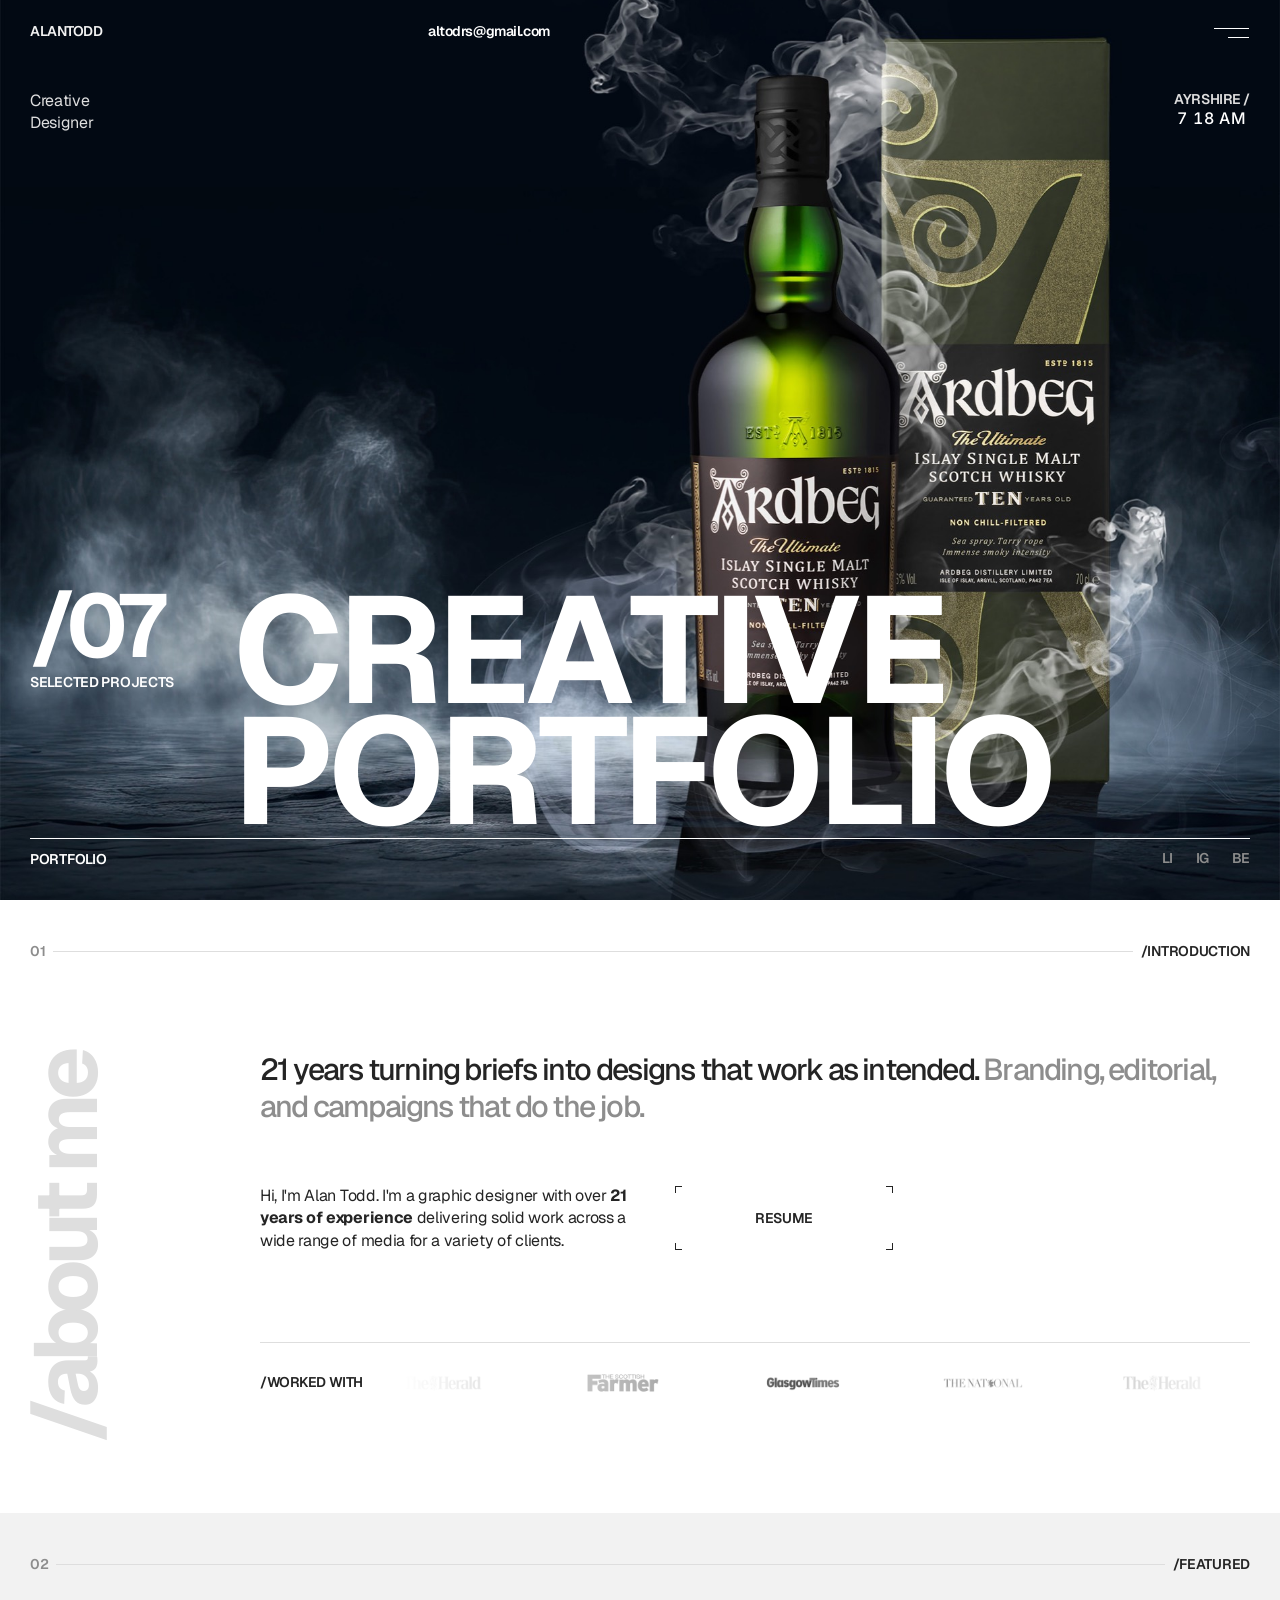
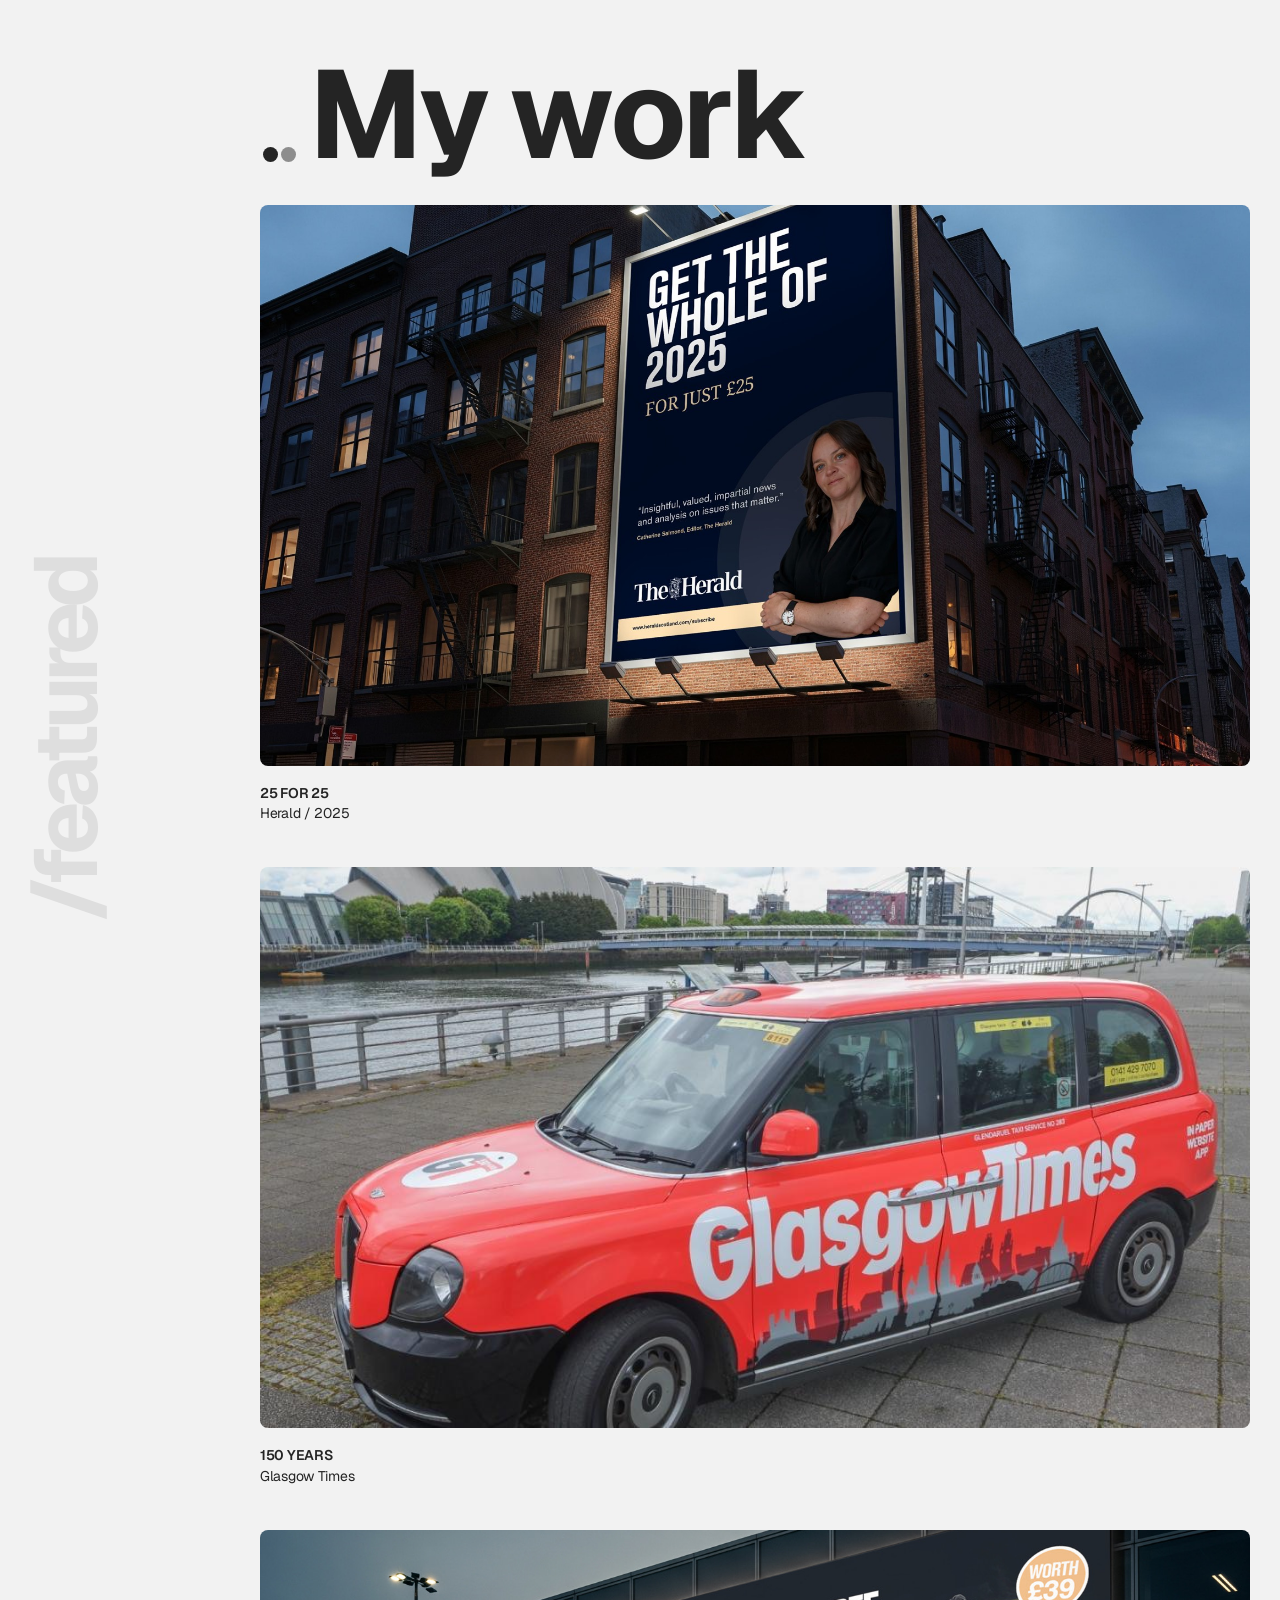
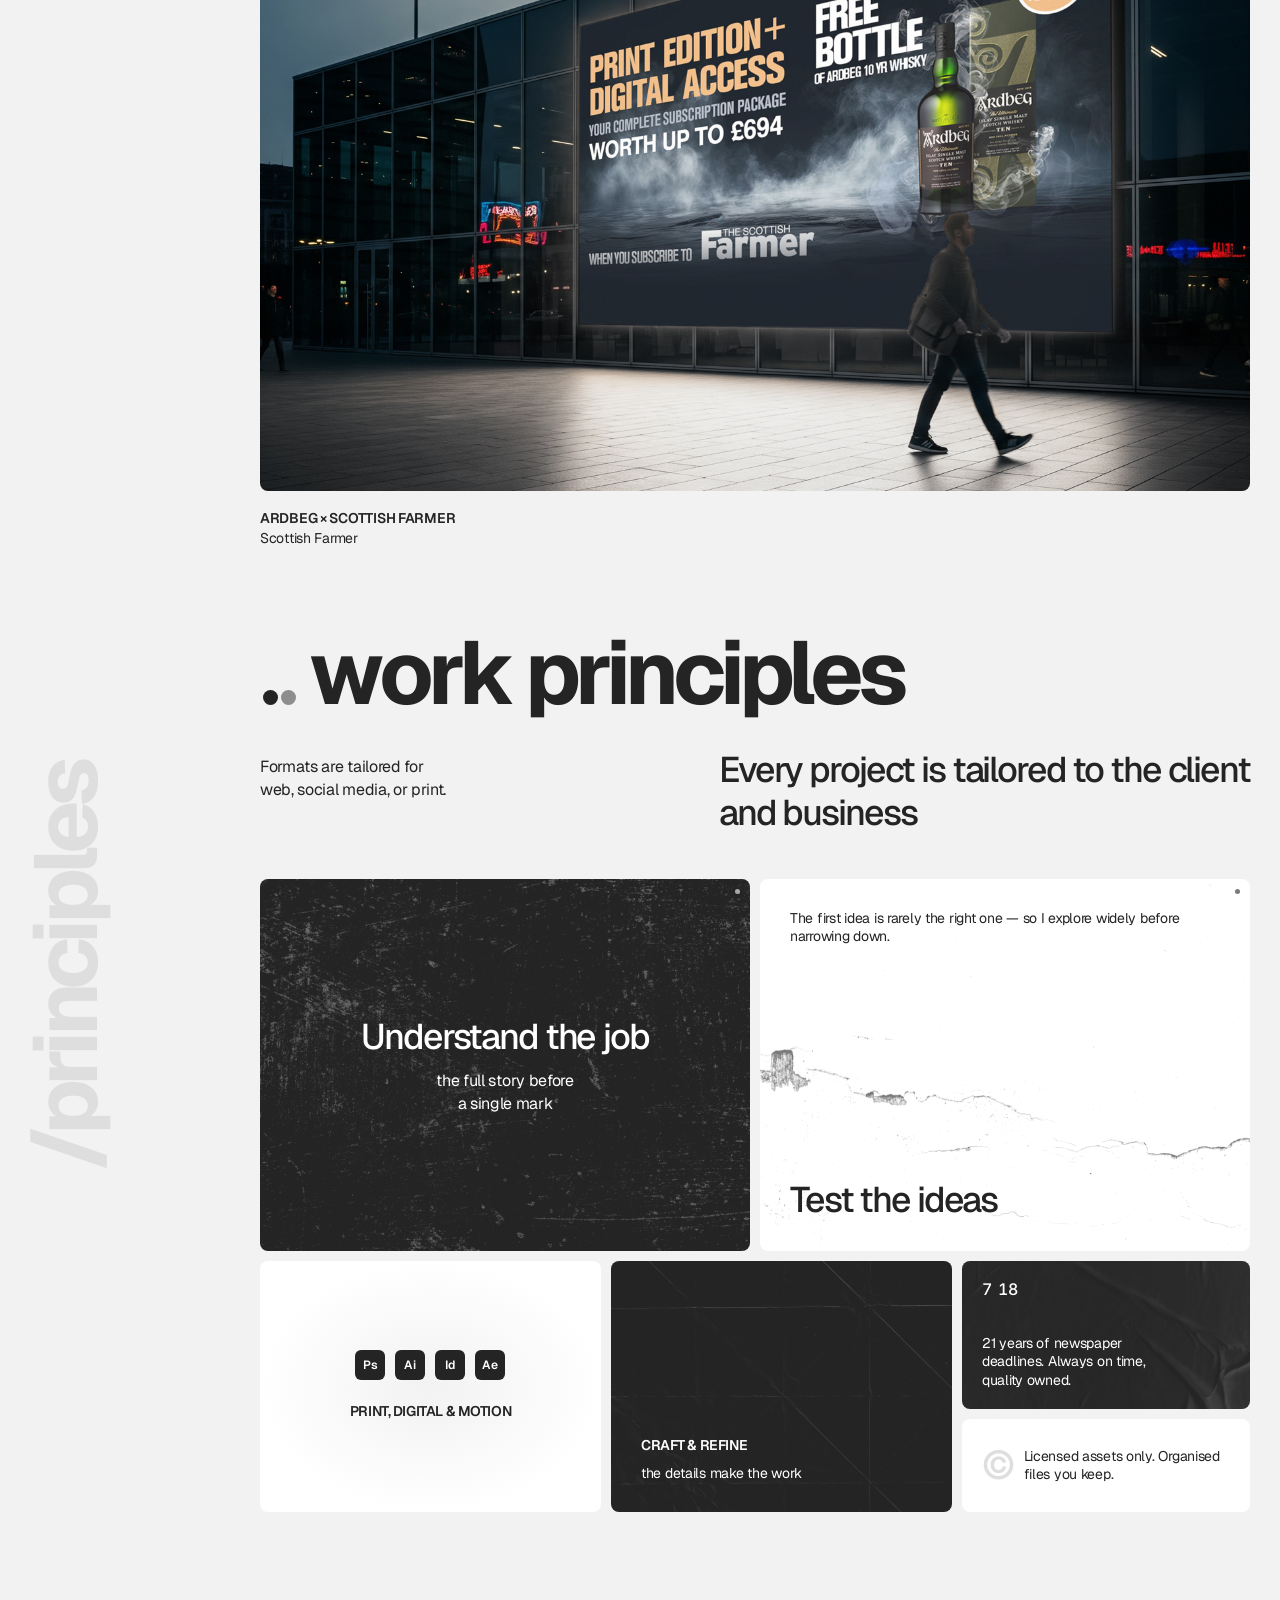
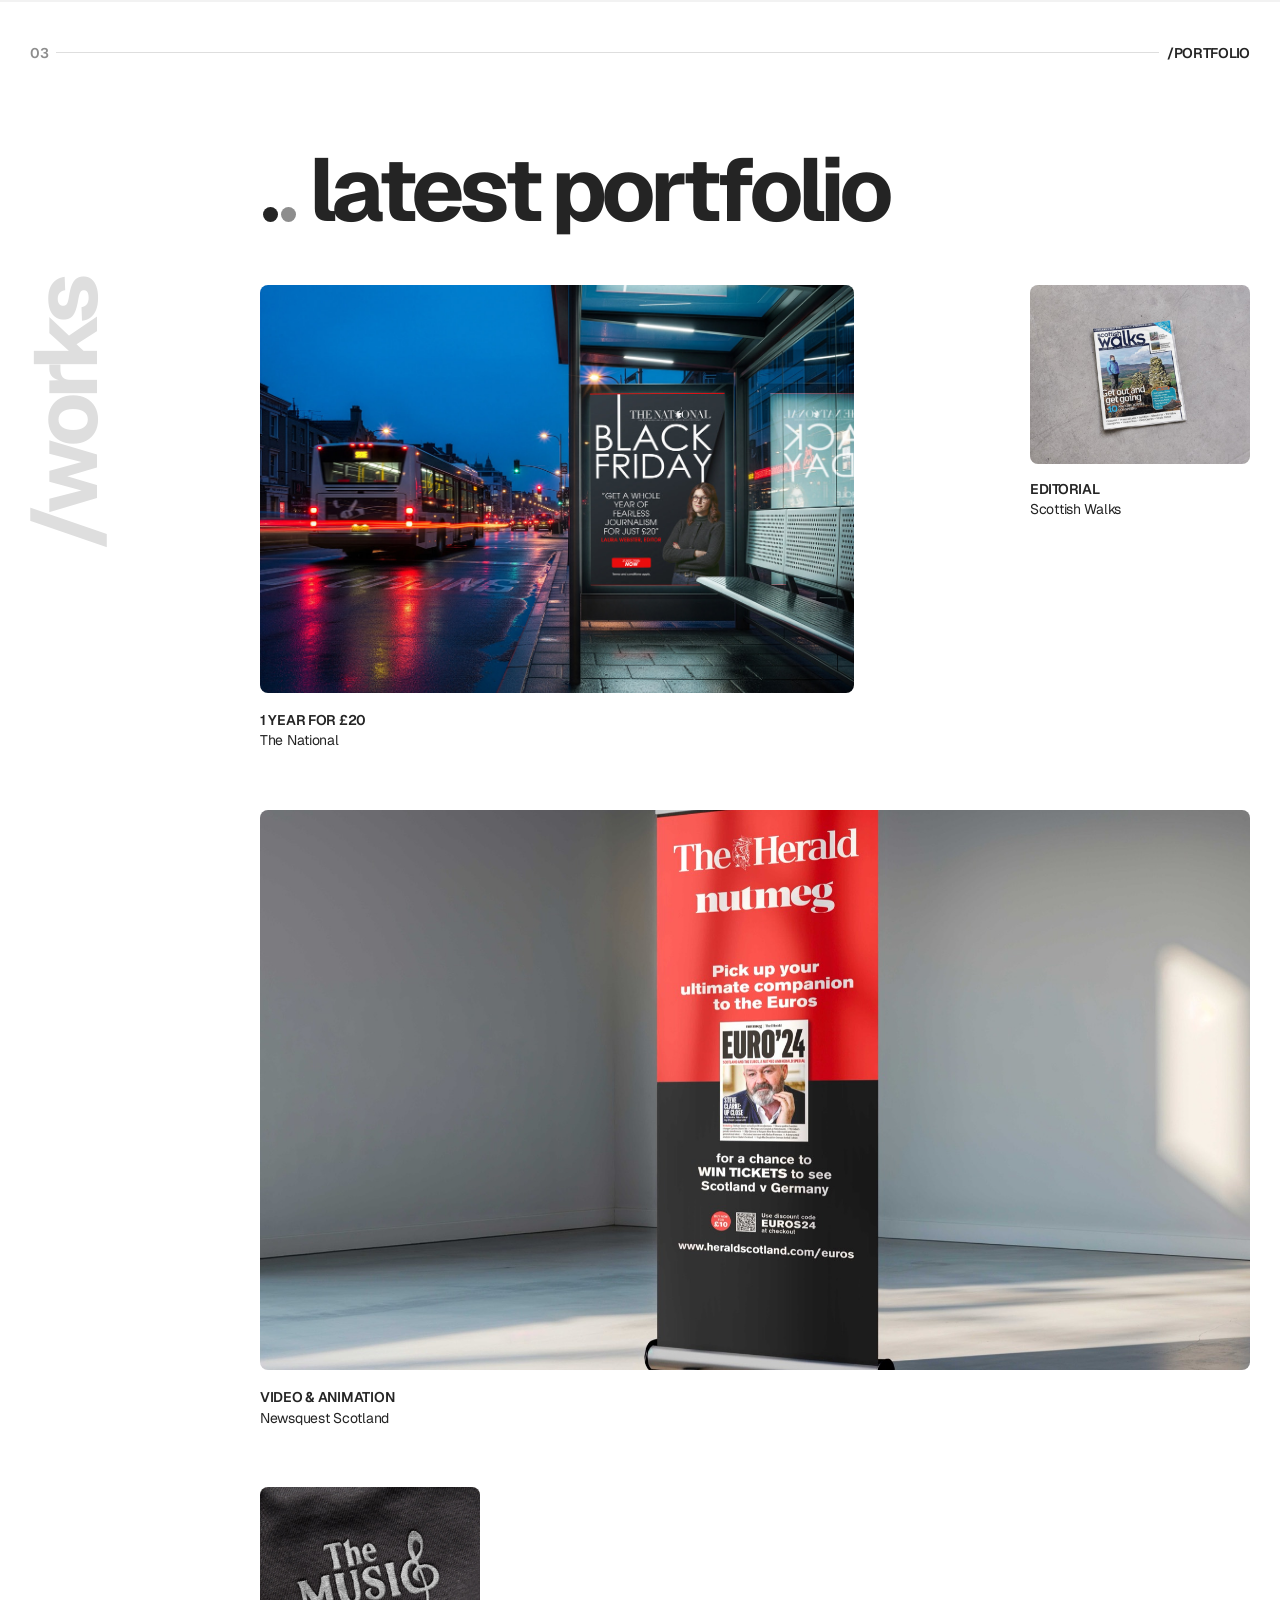
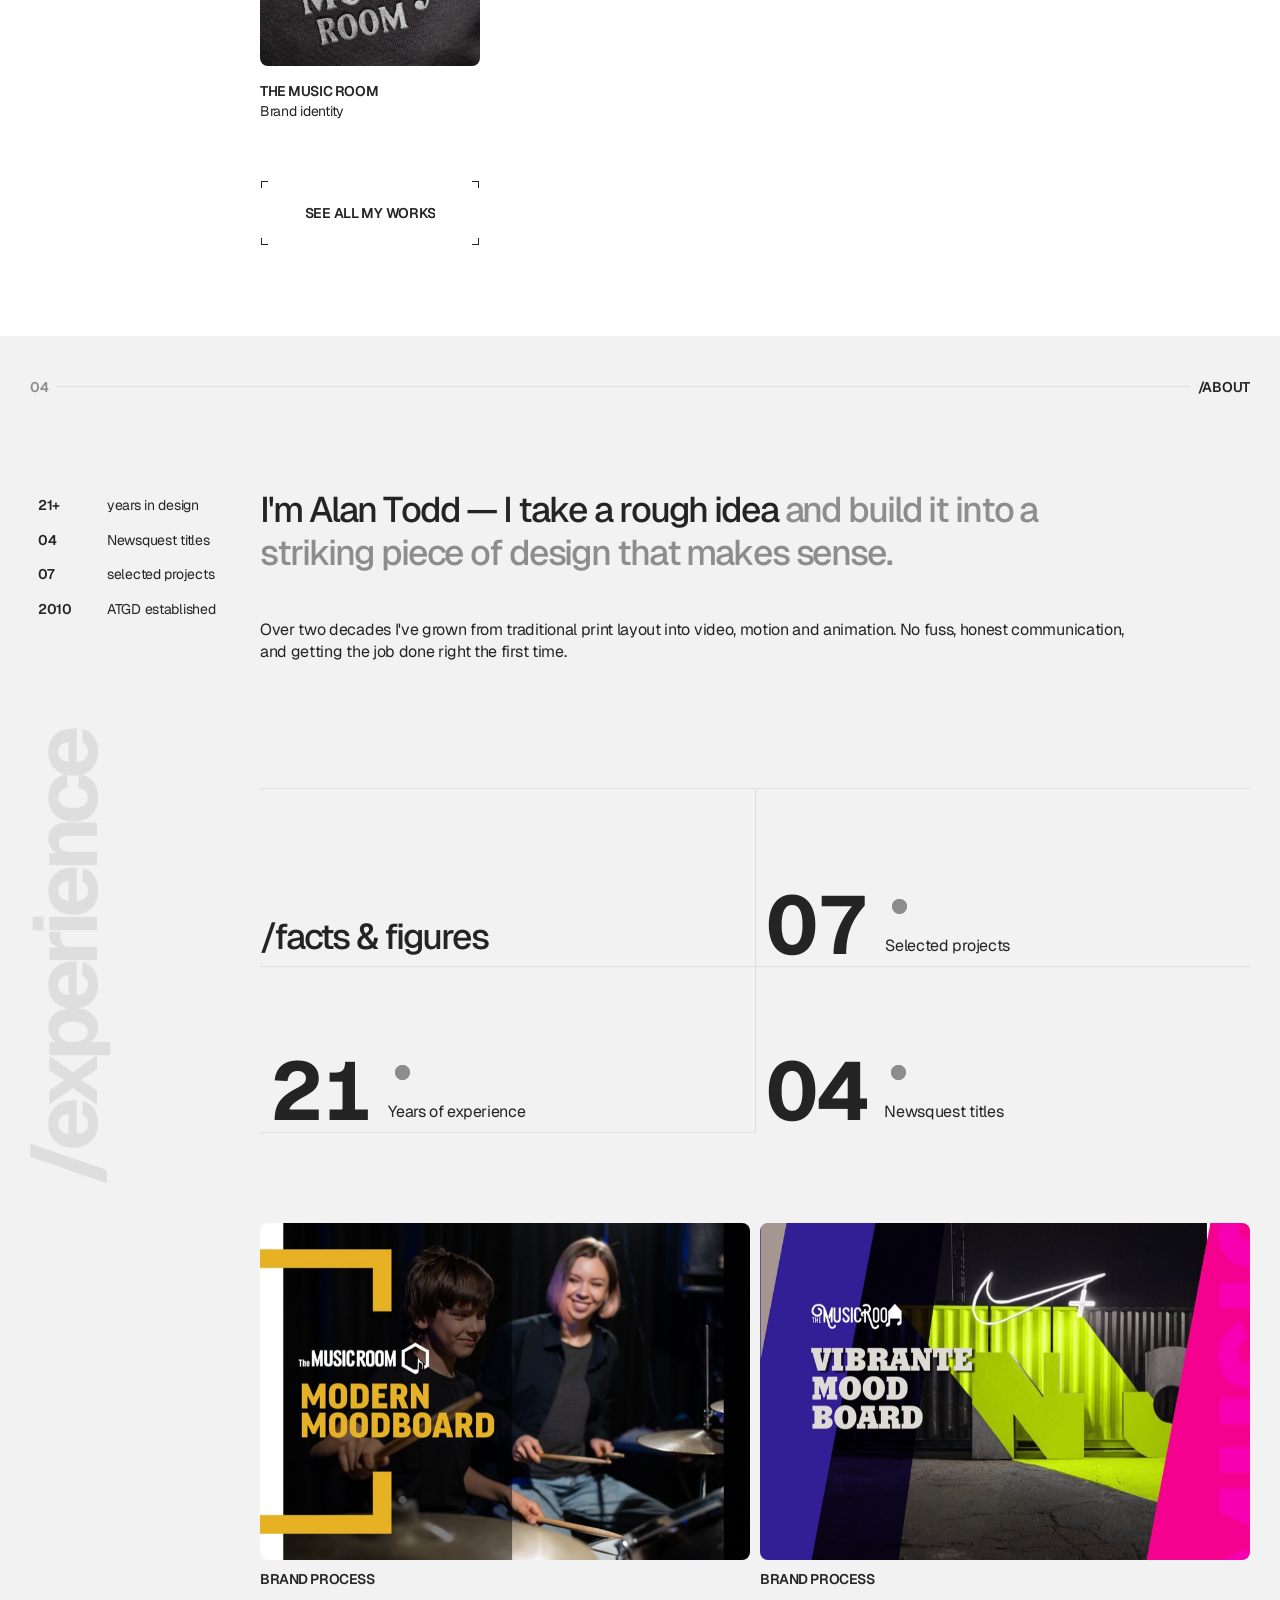
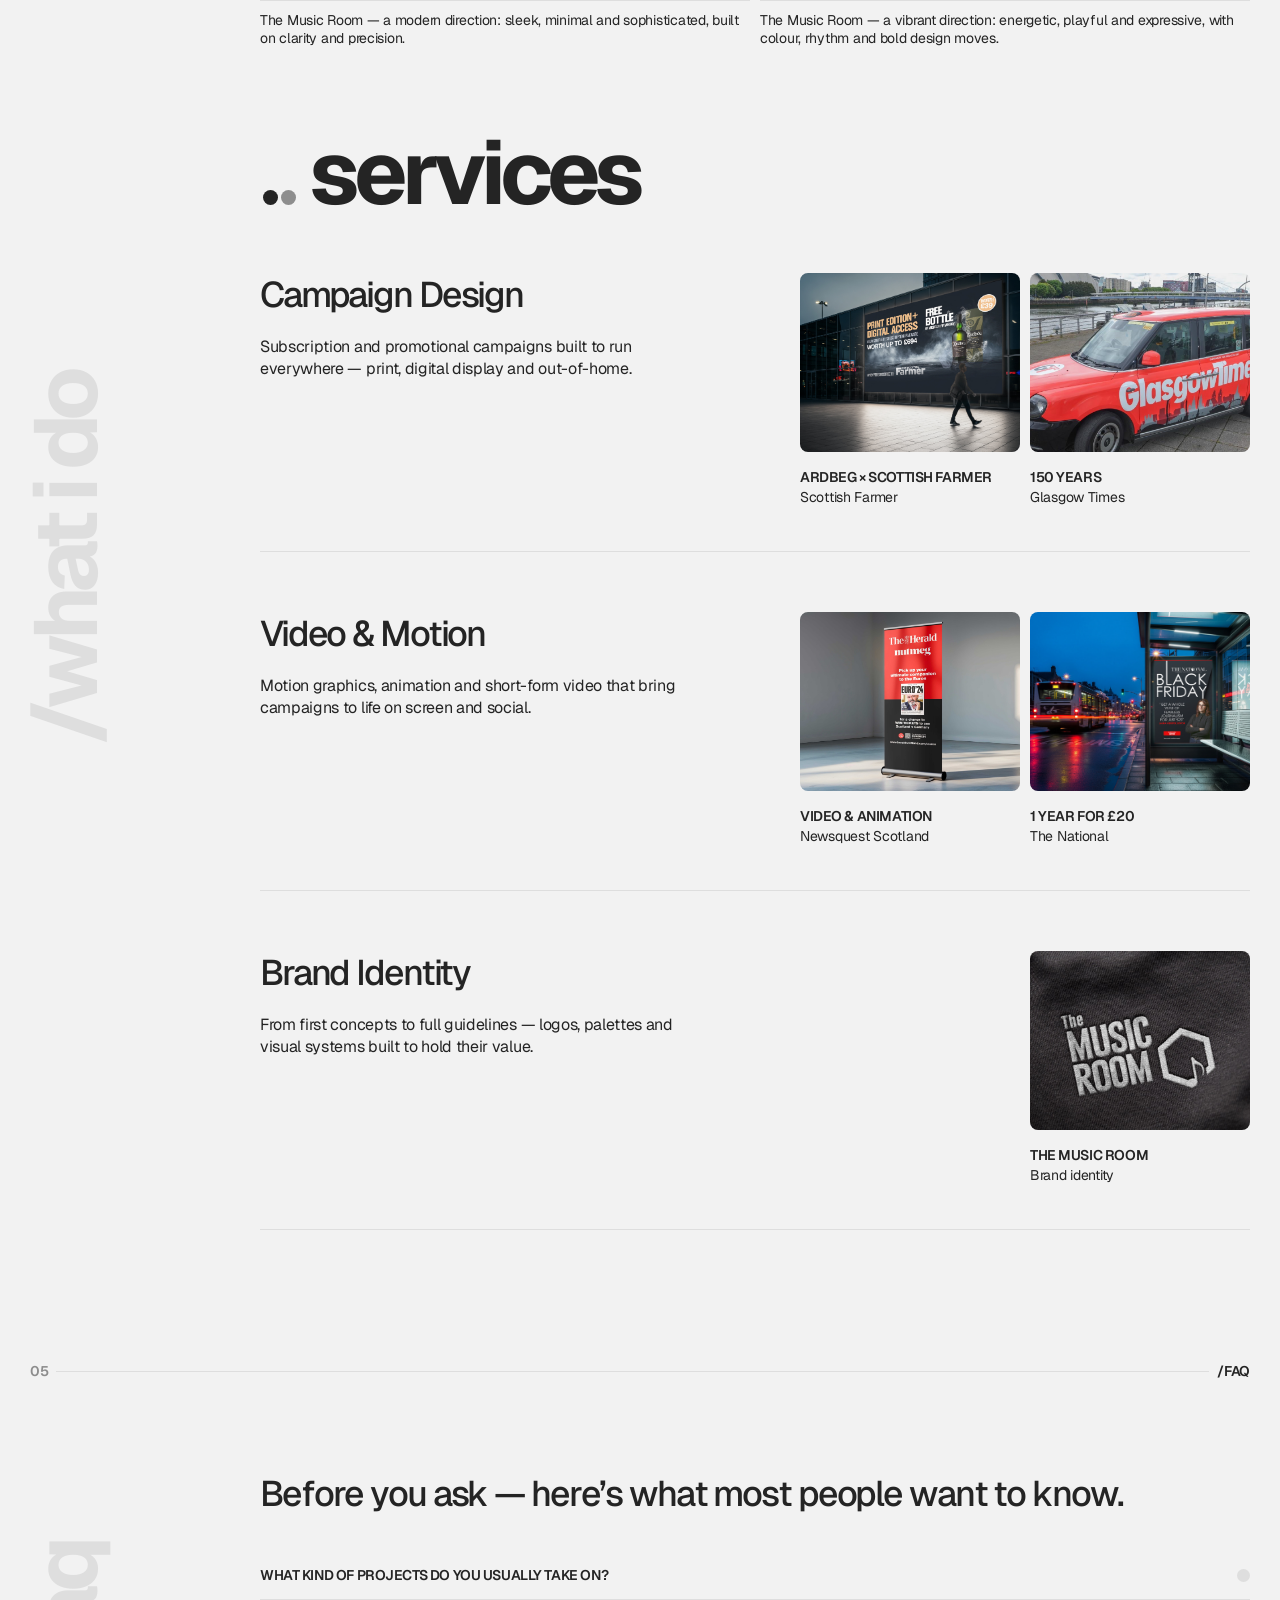
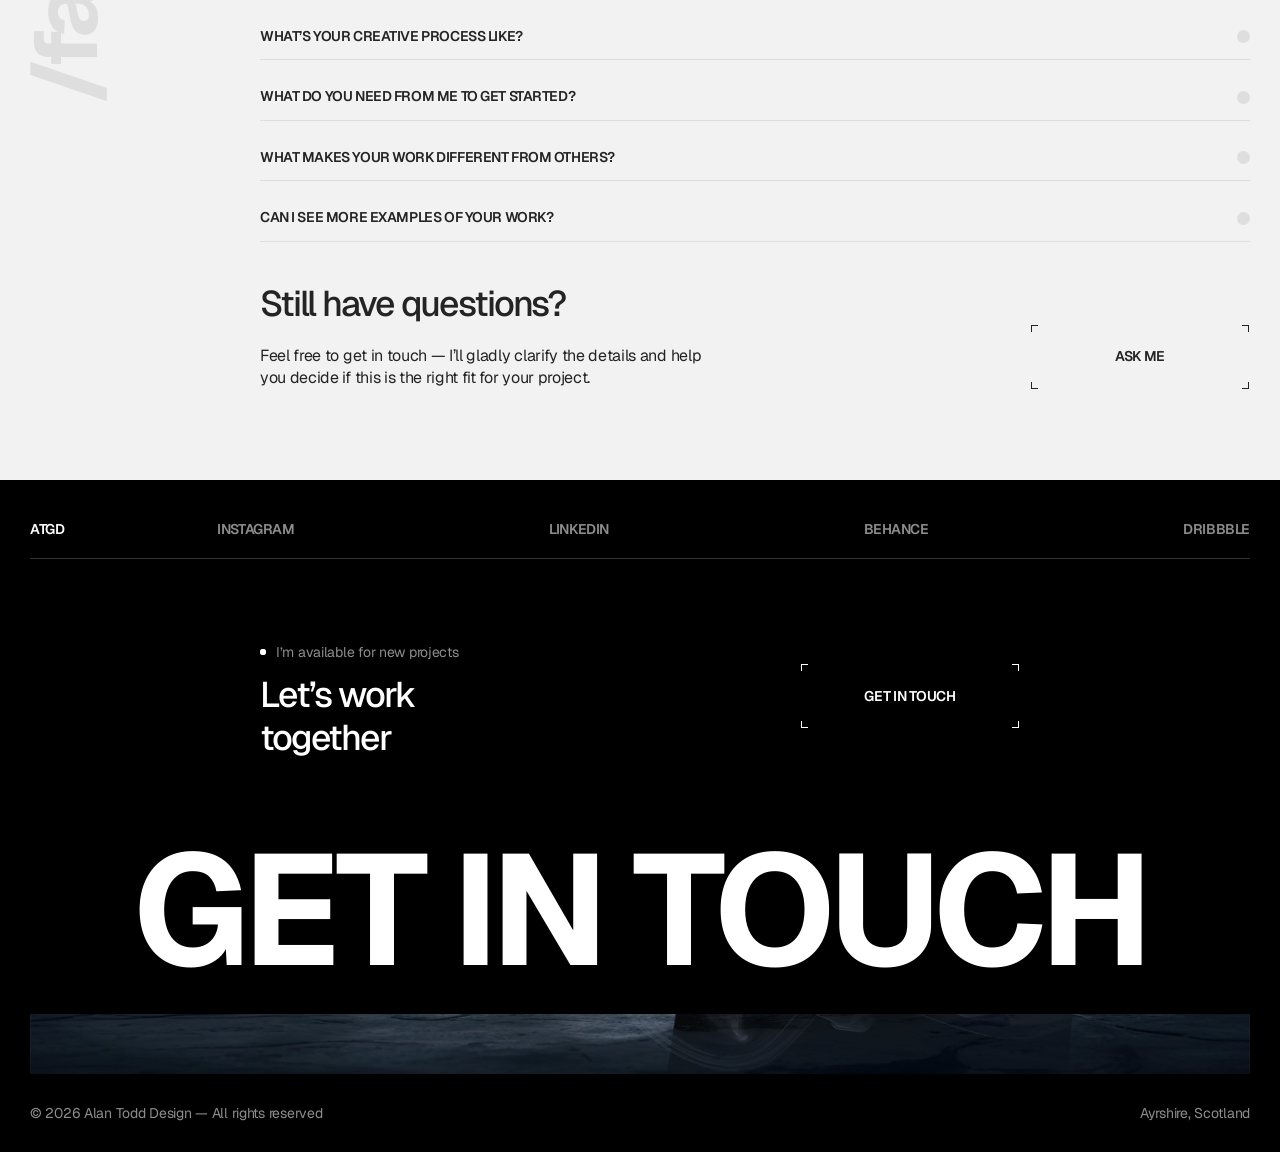
==== commit a01a59c5: "Remove all photos of Alan from the site Menu overlay portrait, homepage intro and About photos, and " ====
--- a/index.html
+++ b/index.html
@@ -30,9 +30,6 @@
 <nav class="menu" id="menu" aria-label="Main">
   <div class="menu__head">
     <h2 class="menu__title t-display" style="--d:2">Online<br />Portfolio</h2>
-    <div class="menu__photo media" style="--d:0">
-      <img src="work/alan-portrait.jpg" alt="Alan Todd" loading="lazy" />
-    </div>
   </div>
   <div class="menu__side">
     <ul class="menu__links">
@@ -99,11 +96,6 @@
 
       <div class="intro__row">
         <div class="intro__me">
-          <div class="reveal">
-            <div class="intro__avatar media" data-tilt>
-              <img src="work/alan-intro.jpg" alt="Alan Todd" loading="lazy" width="700" height="945" />
-            </div>
-          </div>
           <p class="intro__bio t-body reveal" style="--delay:.1s">
             Hi, I'm Alan Todd. I'm a graphic designer with over <strong>21 years of experience</strong>
             delivering solid work across a wide range of media for a variety of clients.
@@ -324,9 +316,6 @@
               <a class="t-nav" href="#" aria-label="Behance">be</a>
             </div>
           </div>
-          <div class="about__photo media reveal">
-            <img src="work/alan-portrait.jpg" alt="Alan Todd" loading="lazy" width="900" height="1200" />
-          </div>
         </div>
       </div>
 
--- a/atgd.css
+++ b/atgd.css
@@ -506,14 +506,6 @@
   height: 100%;
 }
 .menu__title { white-space: nowrap; letter-spacing: var(--ls-side); }
-.menu__photo {
-  width: 292px;
-  height: 100%;
-  border-radius: 0;
-  background: #111;
-}
-.menu__photo img,
-.about__photo img { filter: grayscale(1) contrast(1.05); }
 
 .menu__side {
   display: flex;
@@ -532,12 +524,11 @@
 .menu__link .roll { display: block; height: 1.2em; }
 
 /* Stagger the menu contents in */
-.menu__photo, .menu__title, .menu__links li, .menu__side .btn-corners {
+.menu__title, .menu__links li, .menu__side .btn-corners {
   opacity: 0;
   transform: translateY(30px);
   transition: opacity var(--dur) var(--ease-out), transform var(--dur-slow) var(--ease-out);
 }
-.is-menu-open .menu__photo,
 .is-menu-open .menu__title,
 .is-menu-open .menu__links li,
 .is-menu-open .menu__side .btn-corners {
@@ -547,8 +538,7 @@
 }
 
 @media (max-width: 1199.98px) {
-  .menu__photo { width: 220px; }
-}
+  }
 @media (max-width: 809.98px) {
   .menu {
     flex-direction: column;
@@ -662,7 +652,7 @@
 
 @media (prefers-reduced-motion: reduce) {
   .hero [data-load], .hero__bg img,
-  .menu__photo, .menu__title, .menu__links li, .menu__side .btn-corners {
+  .menu__title, .menu__links li, .menu__side .btn-corners {
     opacity: 1; transform: none; transition: none;
   }
 }
@@ -692,16 +682,6 @@
   align-items: center;
   gap: 20px;
 }
-.intro__avatar {
-  flex-shrink: 0;
-  width: 209px;
-  height: 153px;
-  border-radius: 10px;
-  transform: perspective(1200px);
-  transition: transform var(--dur) var(--ease-out);
-  will-change: transform;
-}
-.intro__avatar img { object-position: 50% 62%; }
 .intro__bio { width: 394px; }
 .intro__bio strong { font-weight: 700; }
 
@@ -1074,11 +1054,6 @@
 .about__social { display: flex; gap: 20px; }
 .about__social a { color: var(--muted); transition: color var(--dur-fast) var(--ease); }
 .about__social a:hover { color: var(--ink); }
-.about__photo {
-  flex-shrink: 0;
-  width: 244px;
-  height: 350px;
-}
 
 /* Facts grid */
 .facts {
@@ -1141,14 +1116,12 @@
   .about__stats { display: none; }
   .about__text, .press { padding-left: 140px; }
   .facts { margin-left: 140px; }
-  .about__photo { width: 180px; height: 258px; }
-  .fact__num { font-size: 64px; }
+    .fact__num { font-size: 64px; }
 }
 @media (max-width: 809.98px) {
   .about__text { flex-direction: column; align-items: center; gap: 42px; padding-left: 0; }
   .about__copy { gap: 25px; }
-  .about__photo { width: 150px; height: 155px; }
-  .facts { grid-template-columns: 1fr; margin-left: 0; }
+    .facts { grid-template-columns: 1fr; margin-left: 0; }
   .facts__cell--side { border-left: 0; }
   .facts__cell--low { min-height: 0; padding: 83px 0 0; }
   .fact__num { font-size: 82px; }
@@ -1488,14 +1461,6 @@
   gap: 40px;
   max-width: 876px;
 }
-.bio__photo {
-  width: 219px;
-  height: 283px;
-  flex-shrink: 0;
-  transform: perspective(1200px);
-  transition: transform var(--dur) var(--ease-out);
-}
-.bio__photo img { object-position: 50% 40%; }
 .bio__rule { margin-top: 20px; }
 .bio__job strong { font-weight: 700; }
 .bio__more {
@@ -1559,8 +1524,7 @@
   .bio__header { flex-direction: column; align-items: center; }
   .bio__intro { flex-direction: column; align-items: stretch; }
   .bio__intro > .reveal { width: 100%; }
-  .bio__photo { width: 100%; height: 300px; }
-  .bio__more { flex-direction: column; align-items: center; margin-top: 0; }
+    .bio__more { flex-direction: column; align-items: center; margin-top: 0; }
   .bio__more .t-body { max-width: none; }
   .skills__header { grid-template-columns: 1fr; gap: 16px; }
   .skills__aside { max-width: none; padding-top: 0; color: var(--muted); }
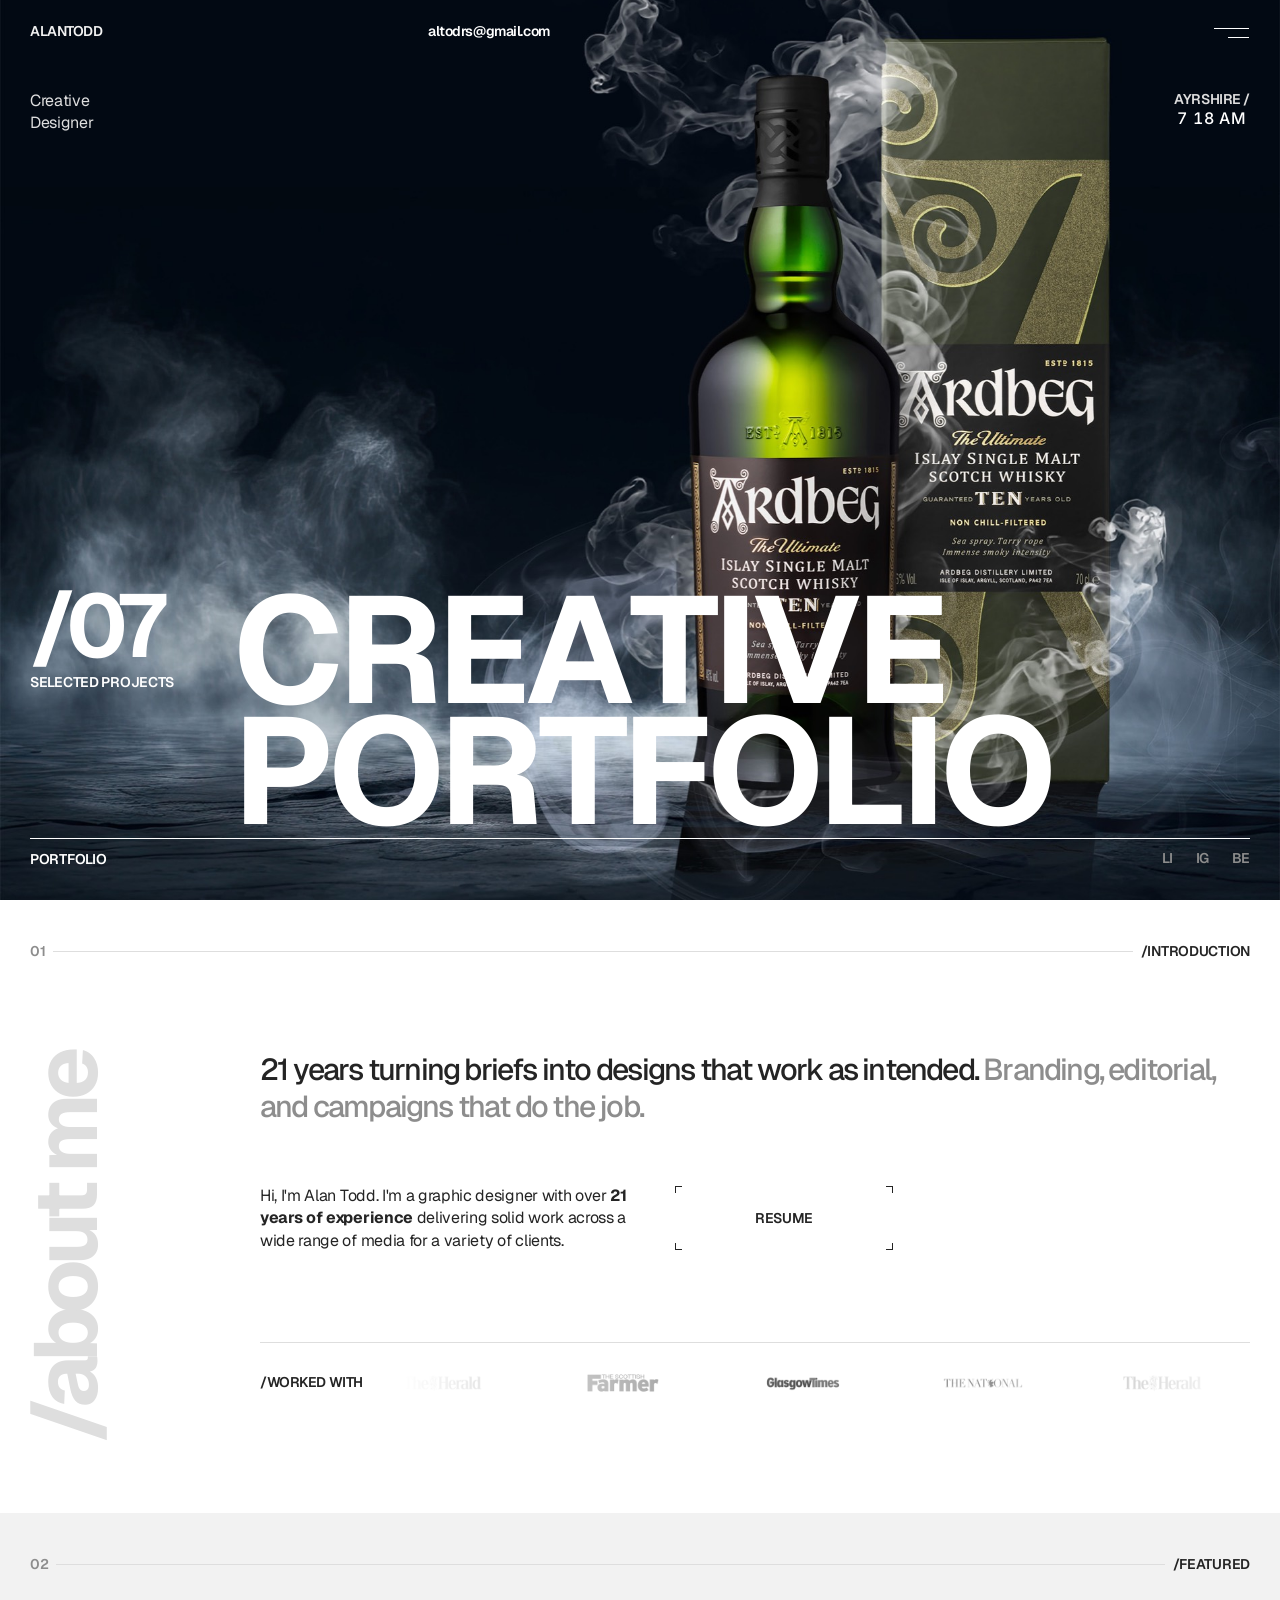
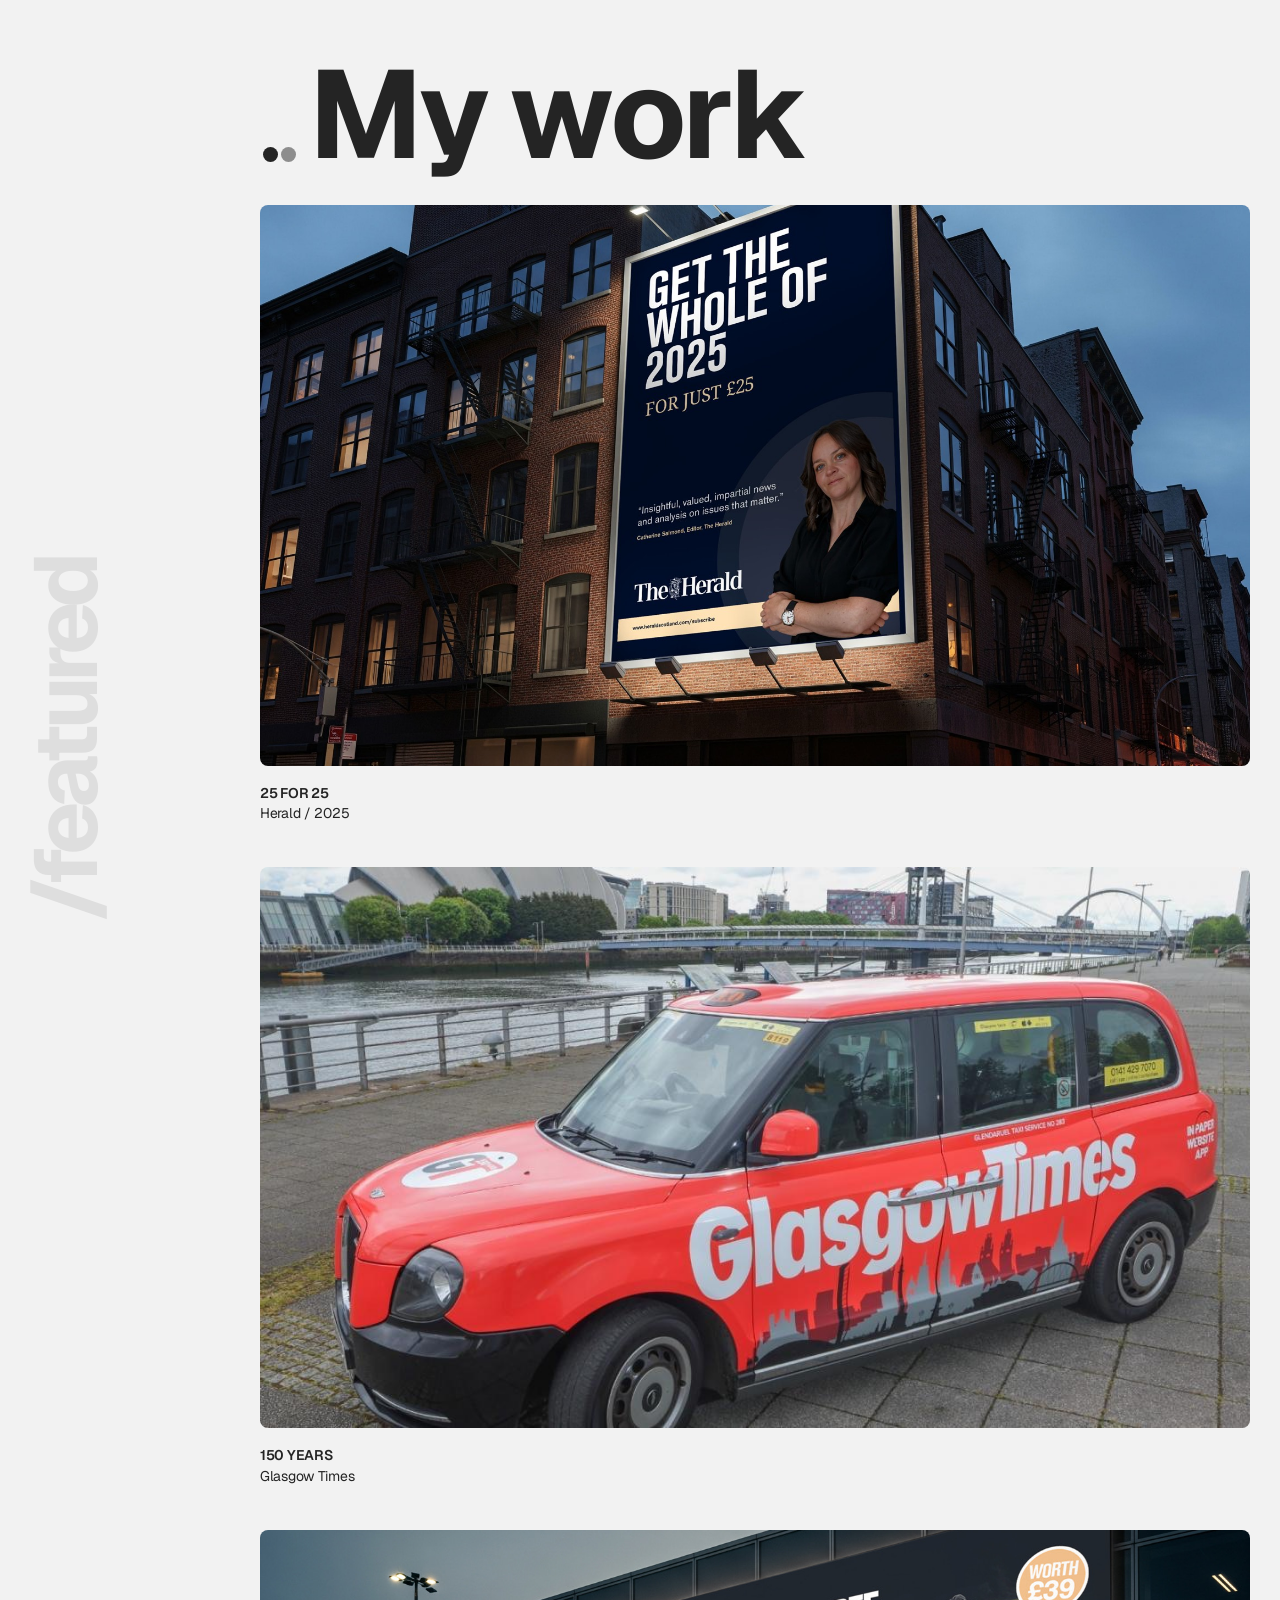
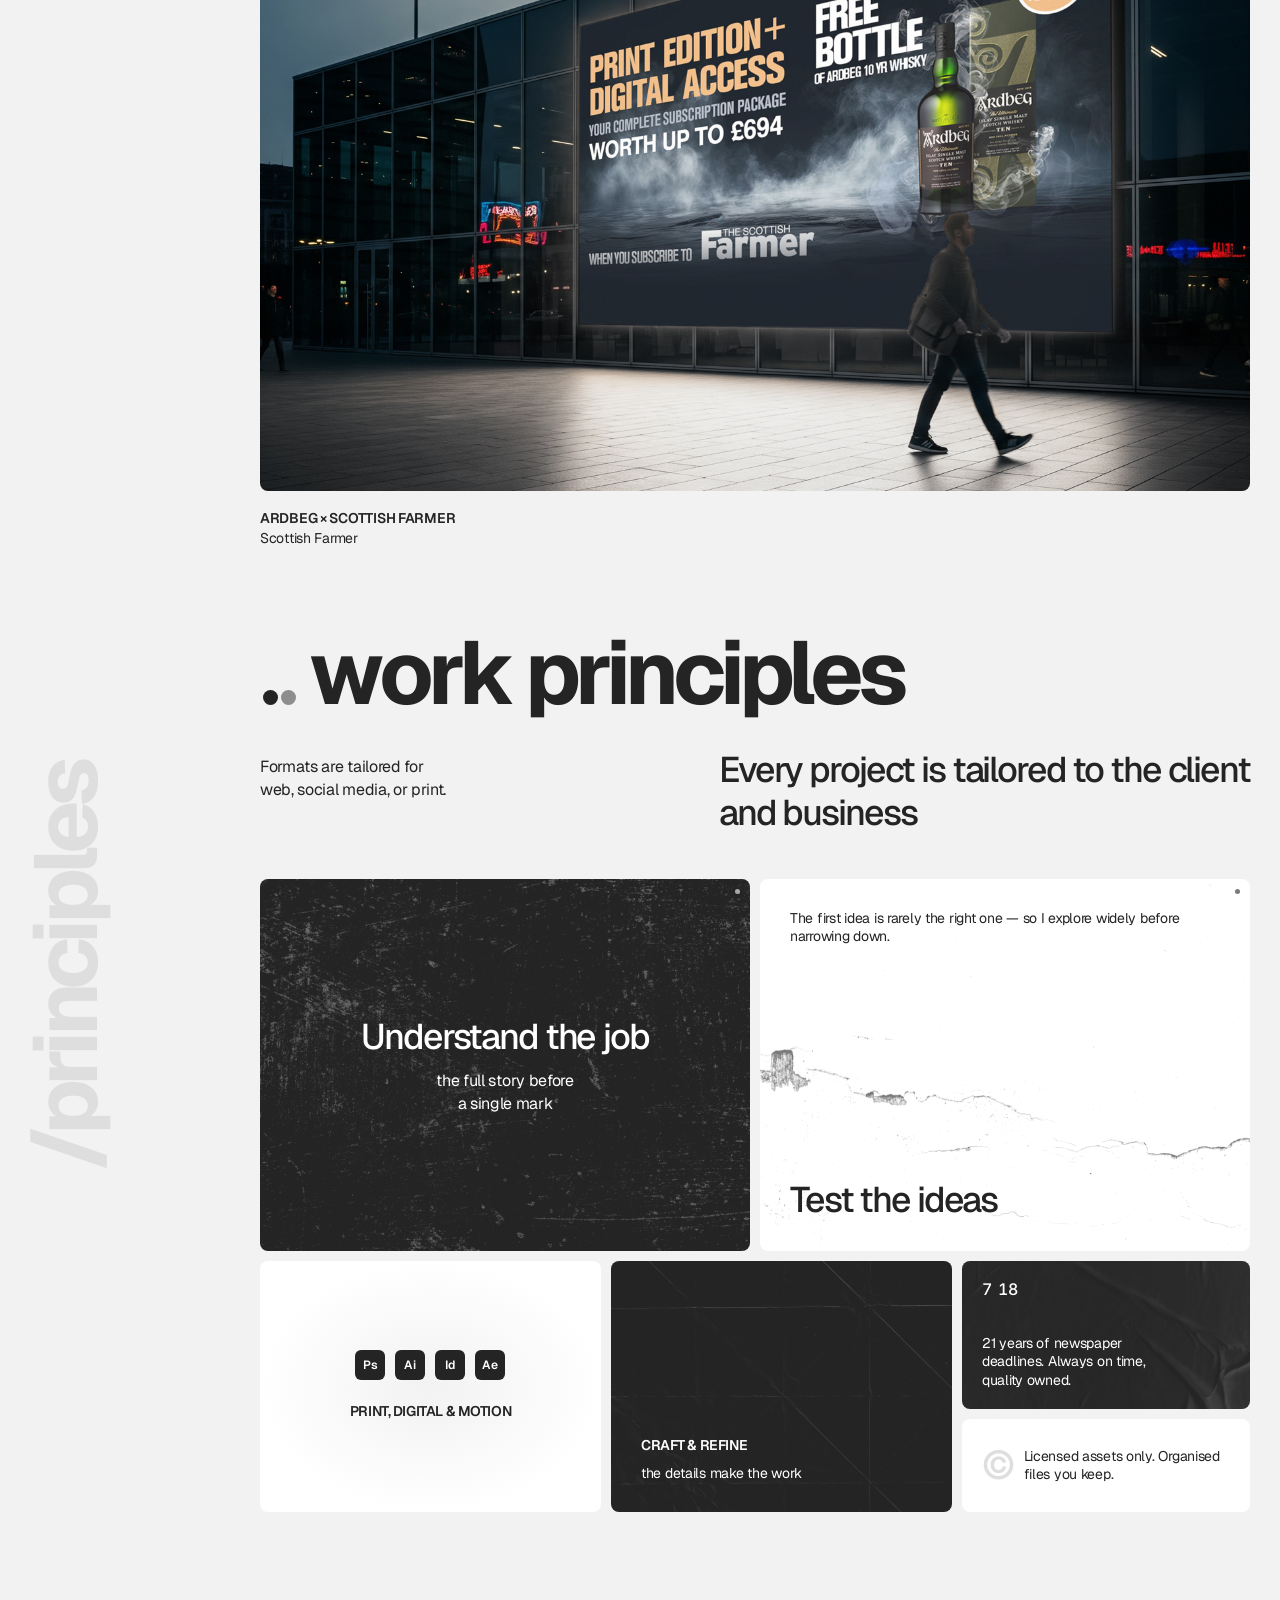
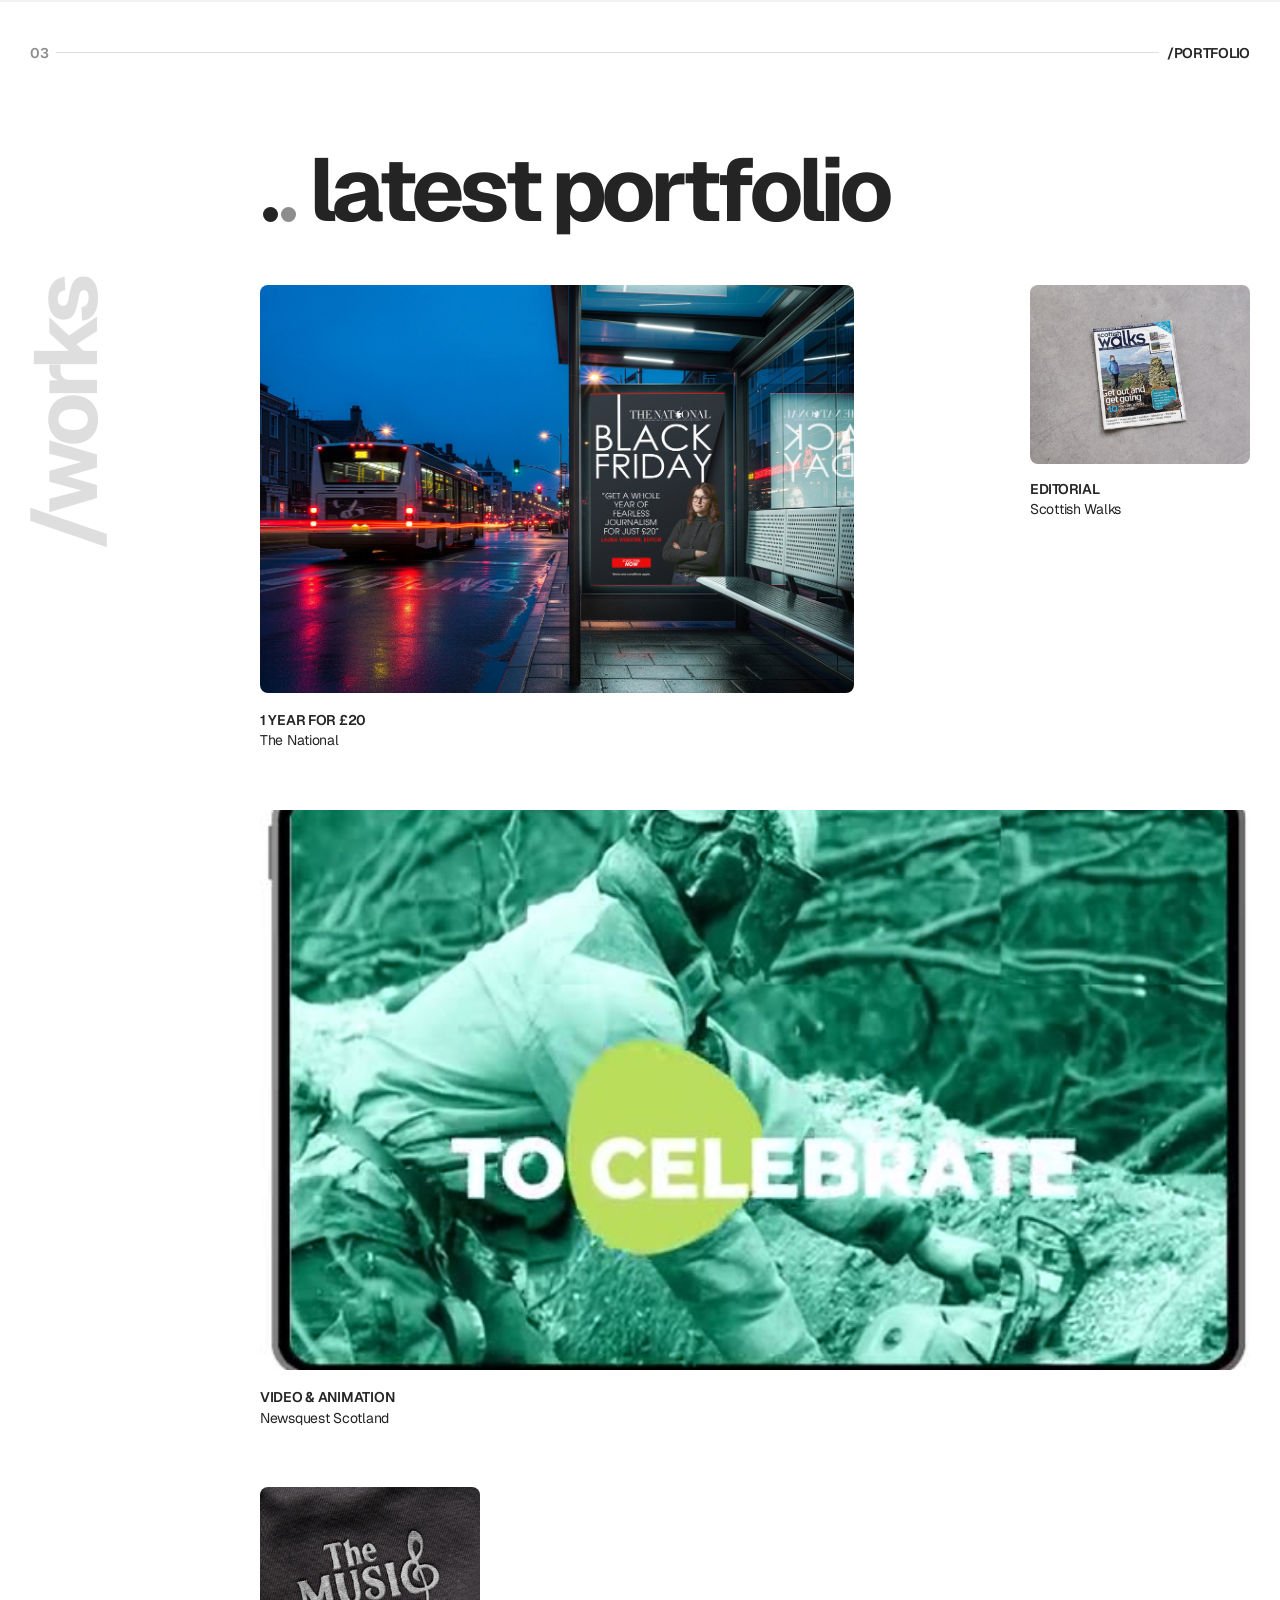
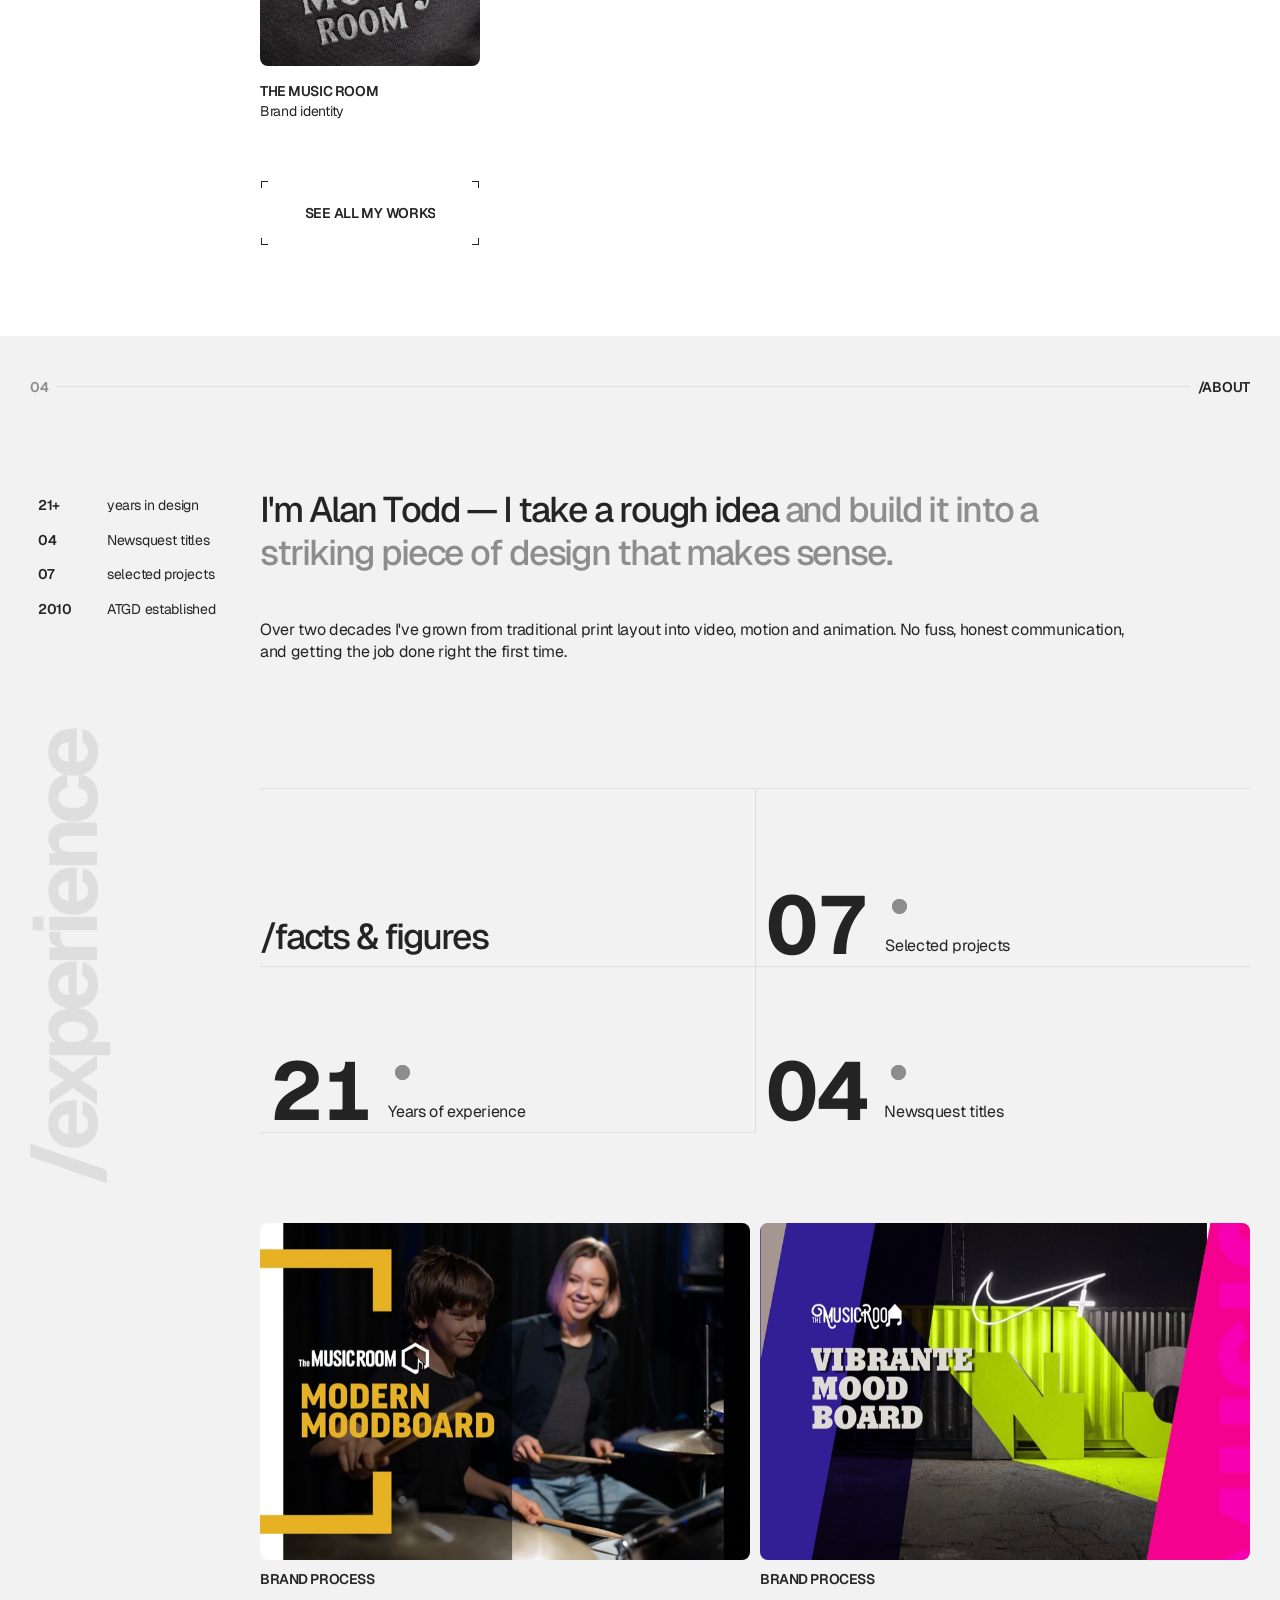
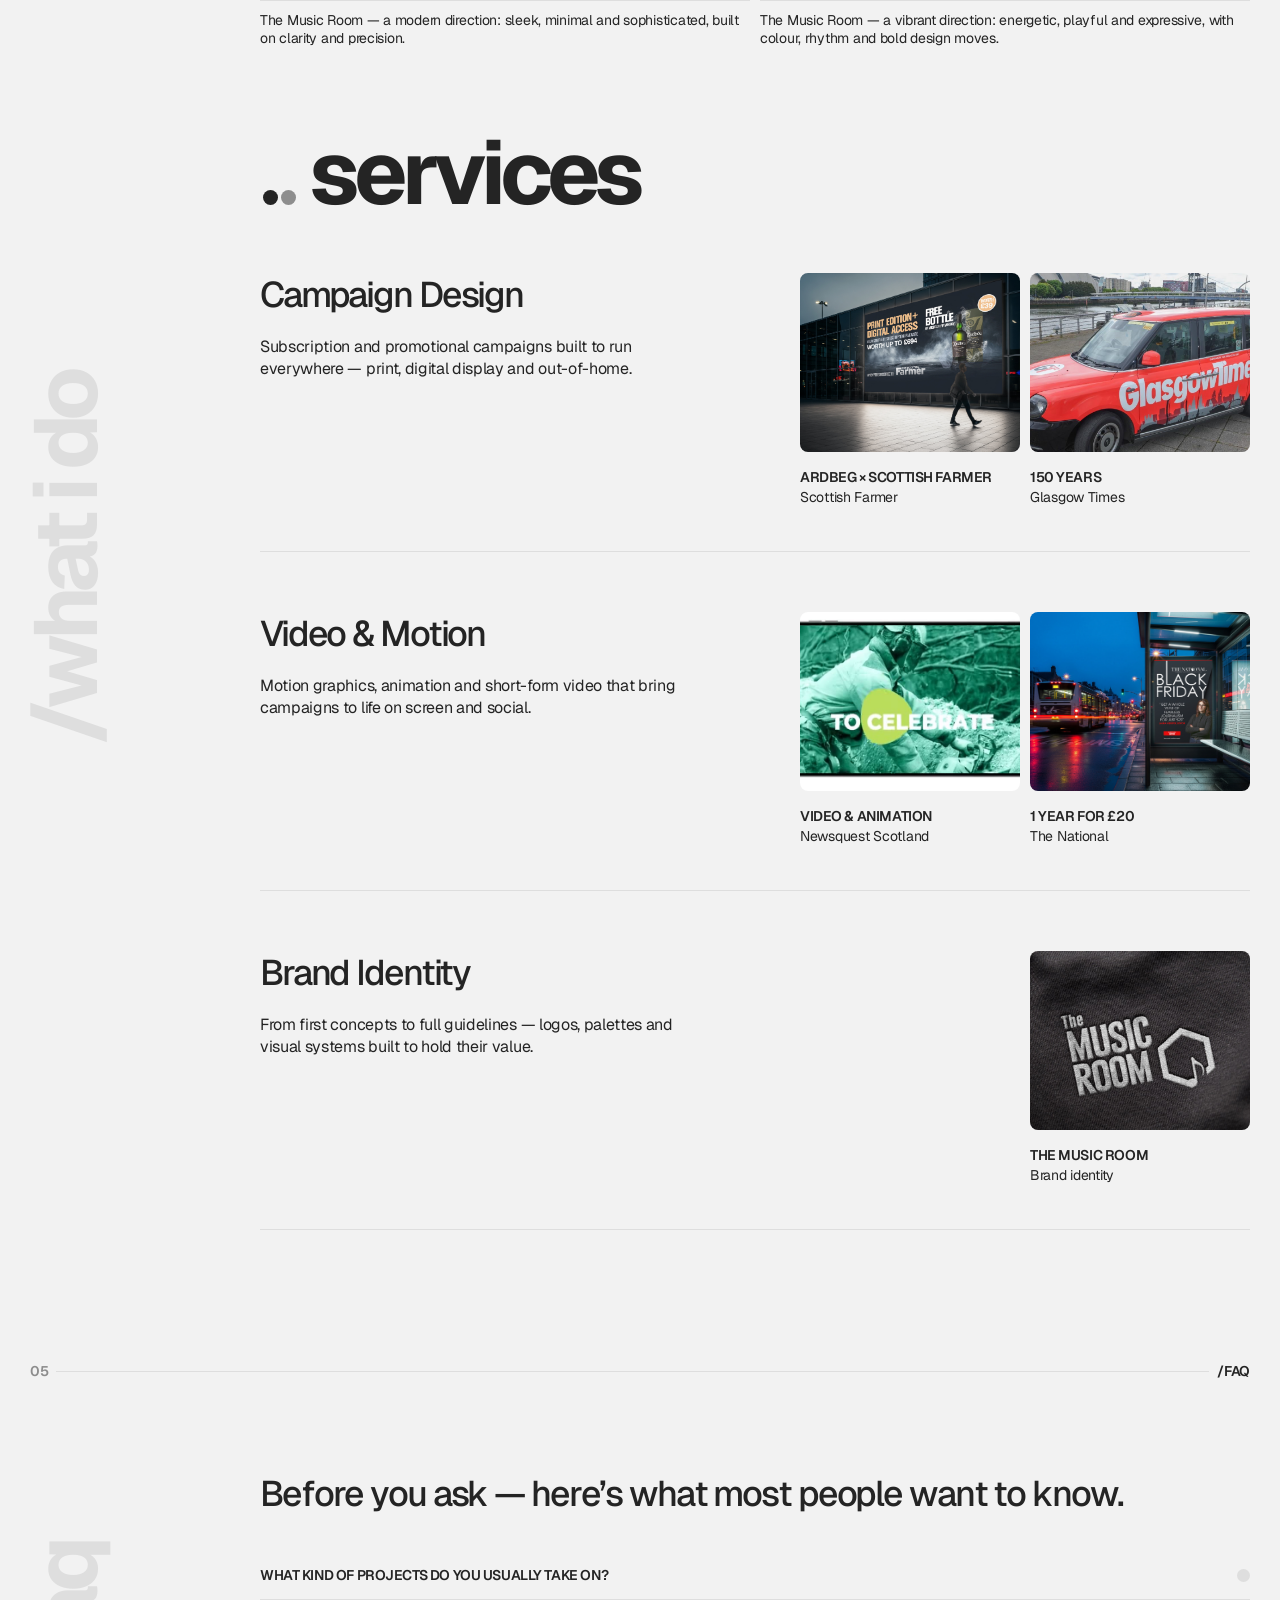
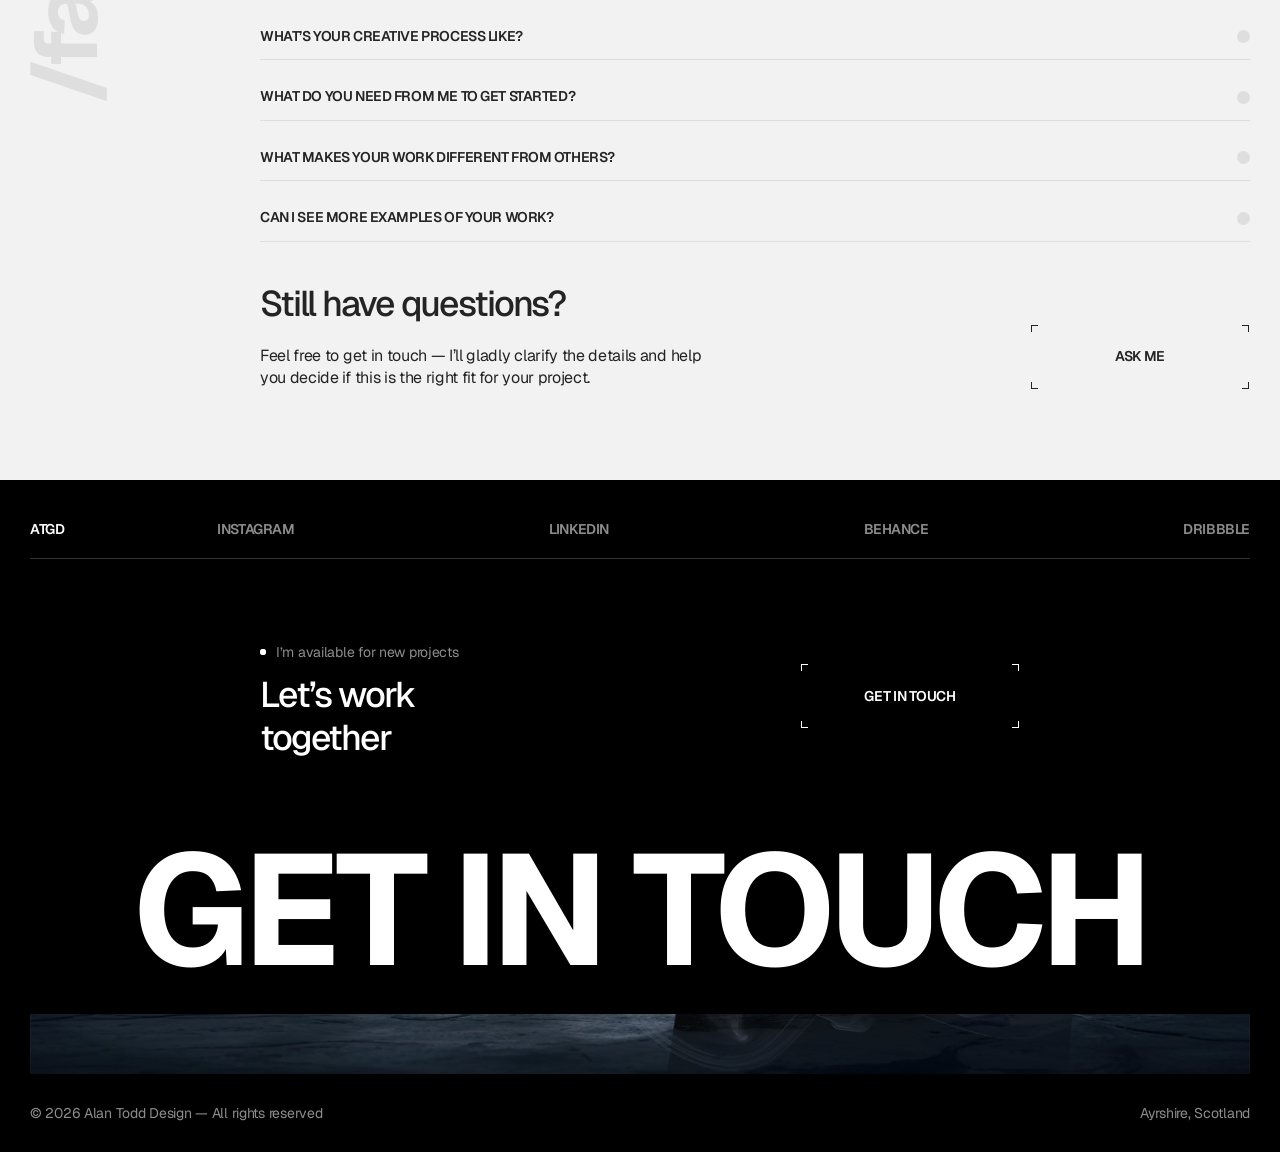
==== commit 35f40f09: "Play the motion showreel in the Video & Animation cards Replaces the two static Video & Animation im" ====
--- a/index.html
+++ b/index.html
@@ -264,7 +264,7 @@
 
       <div class="latest__line">
         <article class="work-card work-card--static reveal">
-          <div class="work-card__media"><img src="work/latest/herald-euros.jpg" alt="The Herald Euro 2024 roll-up banner" loading="lazy" width="1800" height="1252" /></div>
+          <div class="work-card__media"><video src="work/video/motion-reel.mp4" poster="work/video/motion-reel.jpg" muted loop playsinline preload="none" data-autoplay aria-label="Motion and animation showreel"></video></div>
           <div class="work-card__details">
             <p class="work-card__name">Video &amp; Animation</p>
             <p class="t-small">Newsquest Scotland</p>
@@ -402,7 +402,7 @@
           </div>
           <div class="service__work">
             <article class="work-card work-card--tiny work-card--static reveal">
-            <div class="work-card__media"><img src="work/latest/herald-euros.jpg" alt="The Herald Euro 2024 roll-up banner" loading="lazy" width="1800" height="1252" /></div>
+            <div class="work-card__media"><video src="work/video/motion-reel.mp4" poster="work/video/motion-reel.jpg" muted loop playsinline preload="none" data-autoplay aria-label="Motion and animation showreel"></video></div>
             <div class="work-card__details">
               <h4 class="t-nav">Video &amp; Animation</h4>
               <p class="t-small">Newsquest Scotland</p>
--- a/atgd.css
+++ b/atgd.css
@@ -772,9 +772,11 @@
   background: var(--line);
   transition: transform var(--dur) var(--ease-out);
 }
-.work-card__media img {
+.work-card__media img,
+.work-card__media video {
   width: 100%; height: 100%;
   object-fit: cover;
+  display: block;
 }
 .work-card:hover .work-card__media { transform: scale(1.02); }
 .work-card__name {
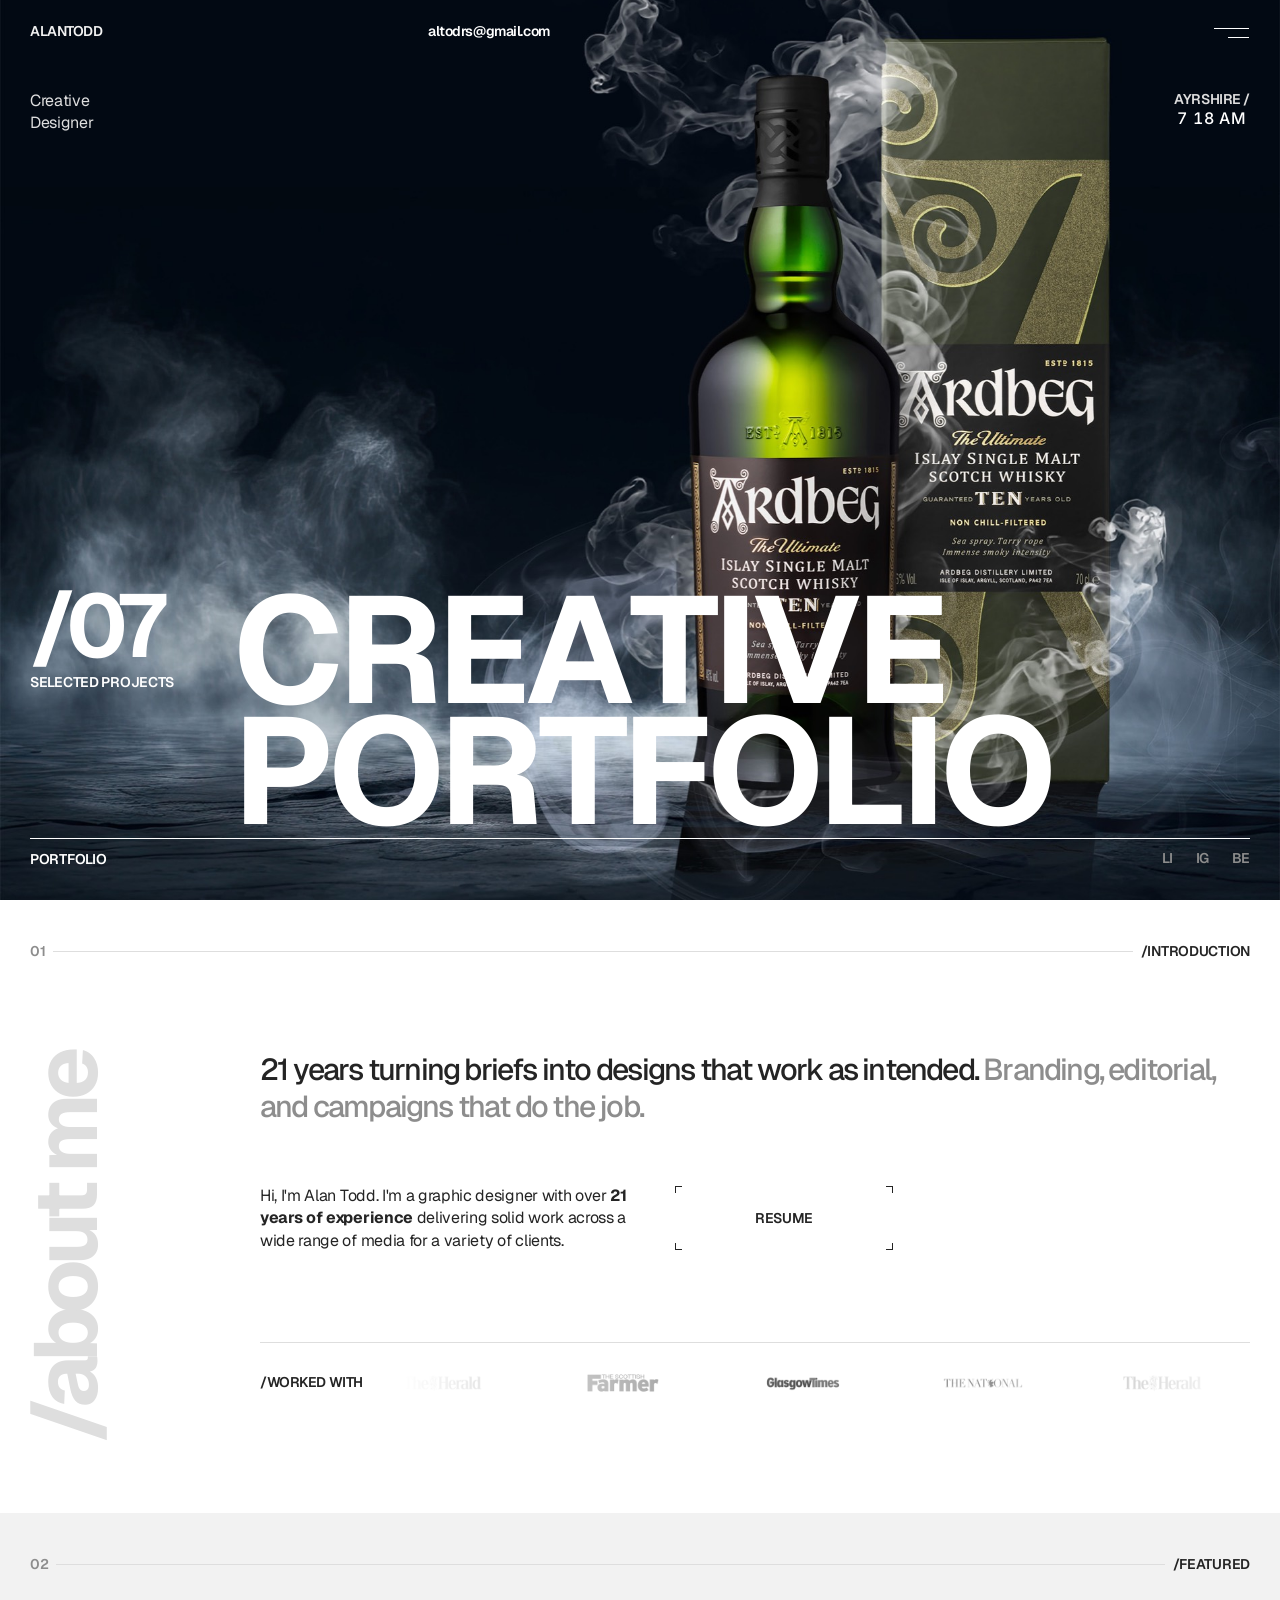
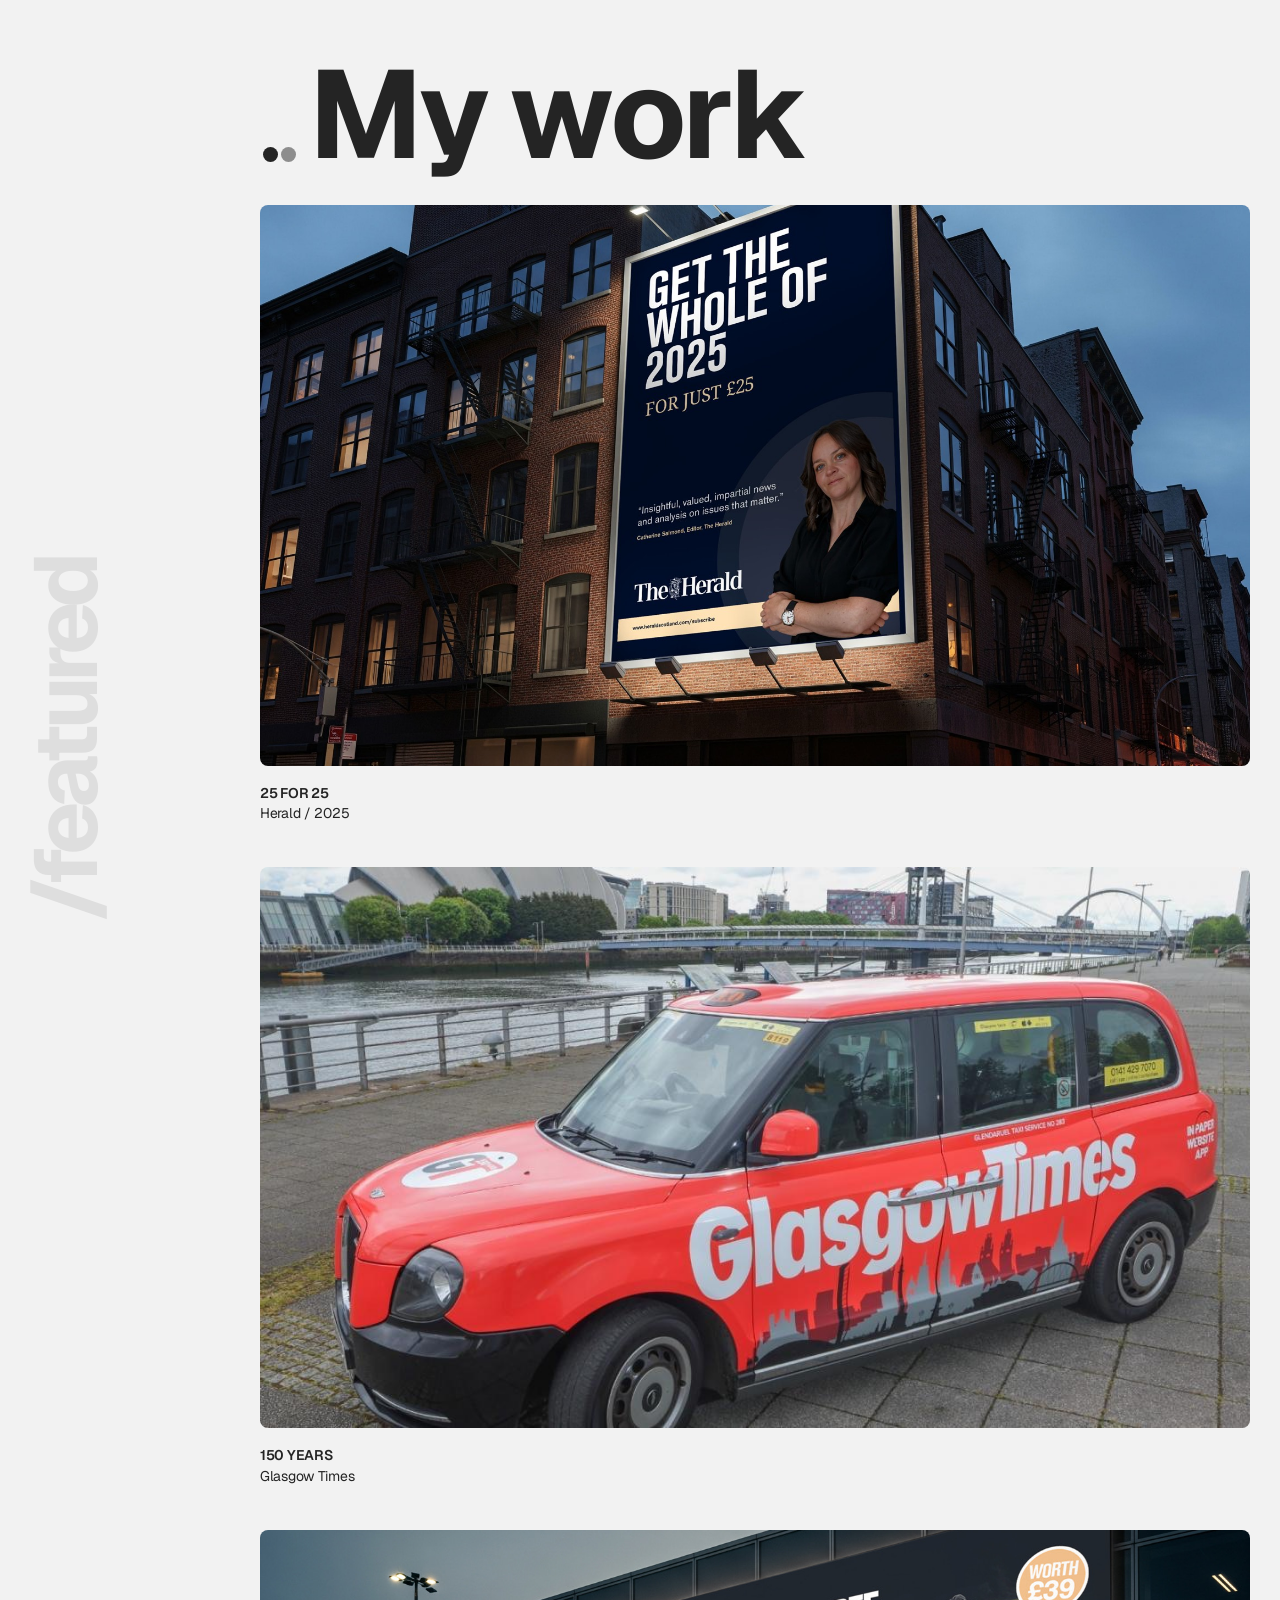
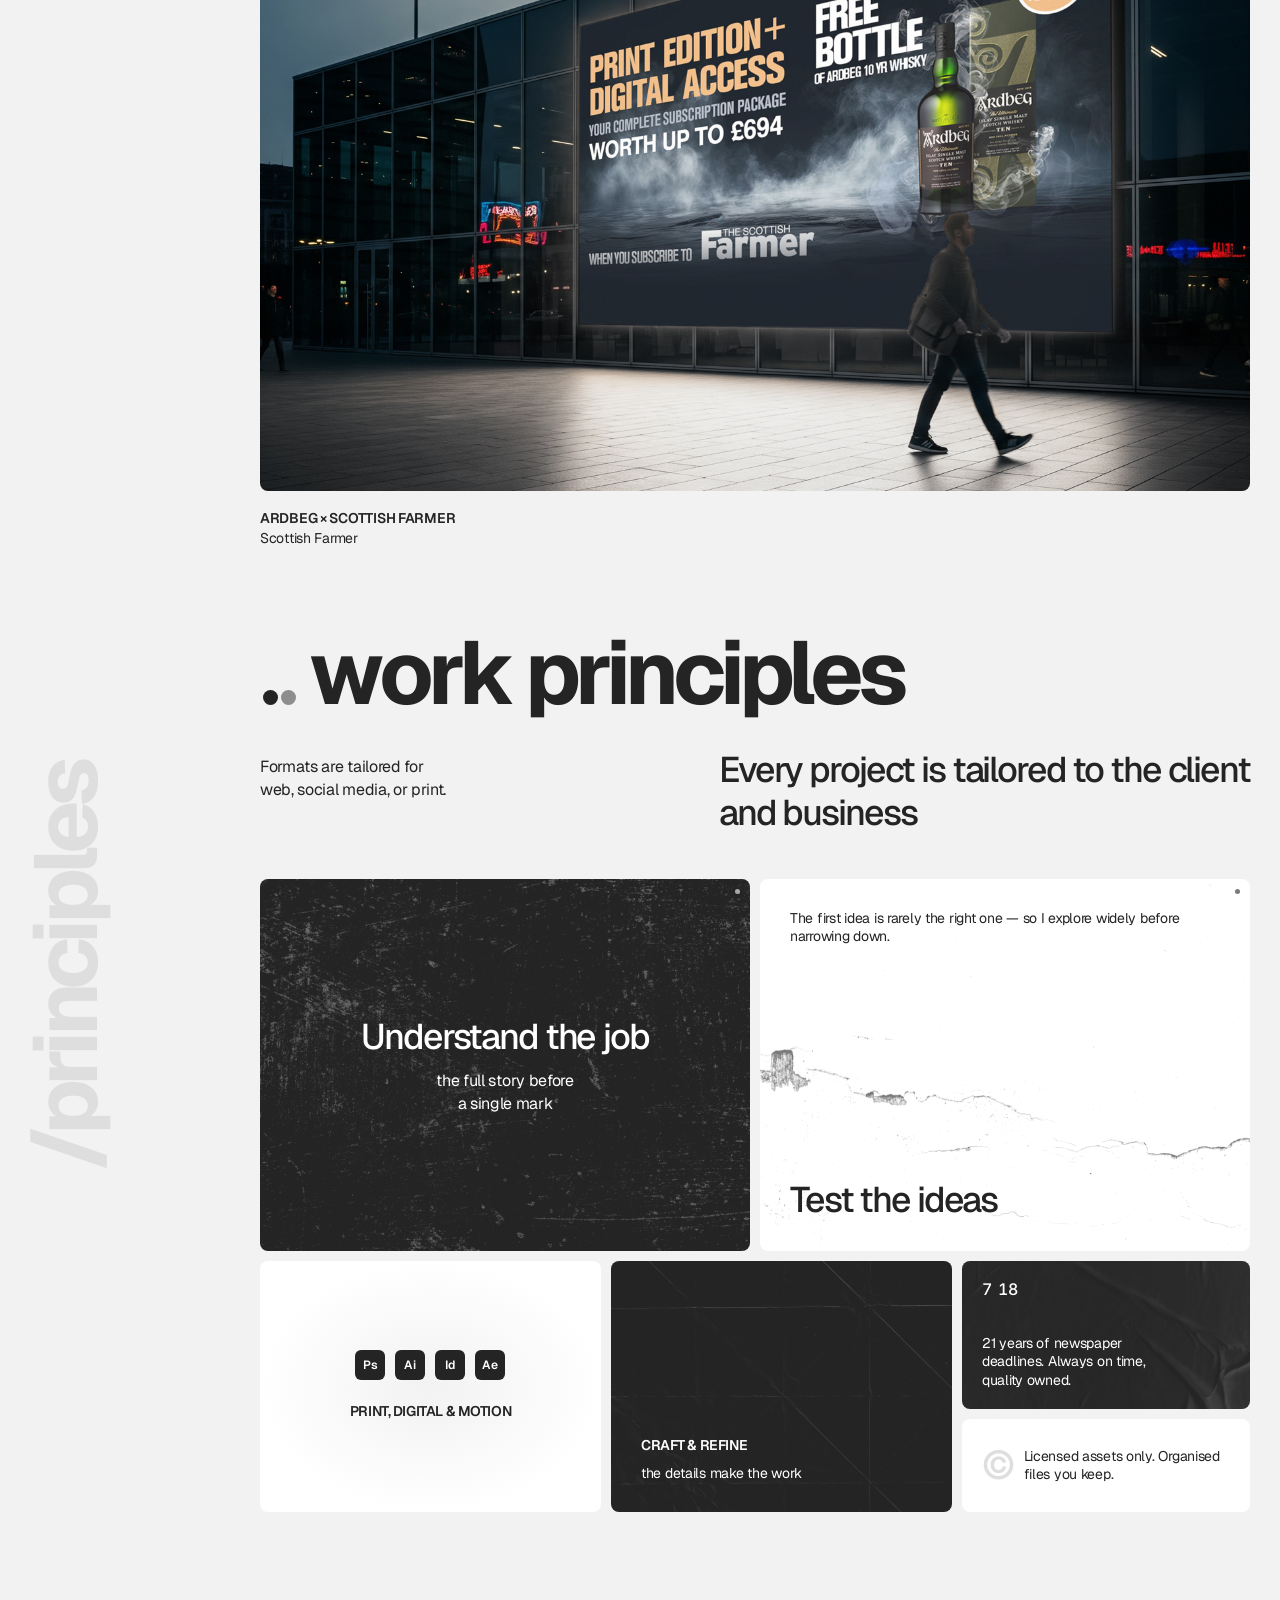
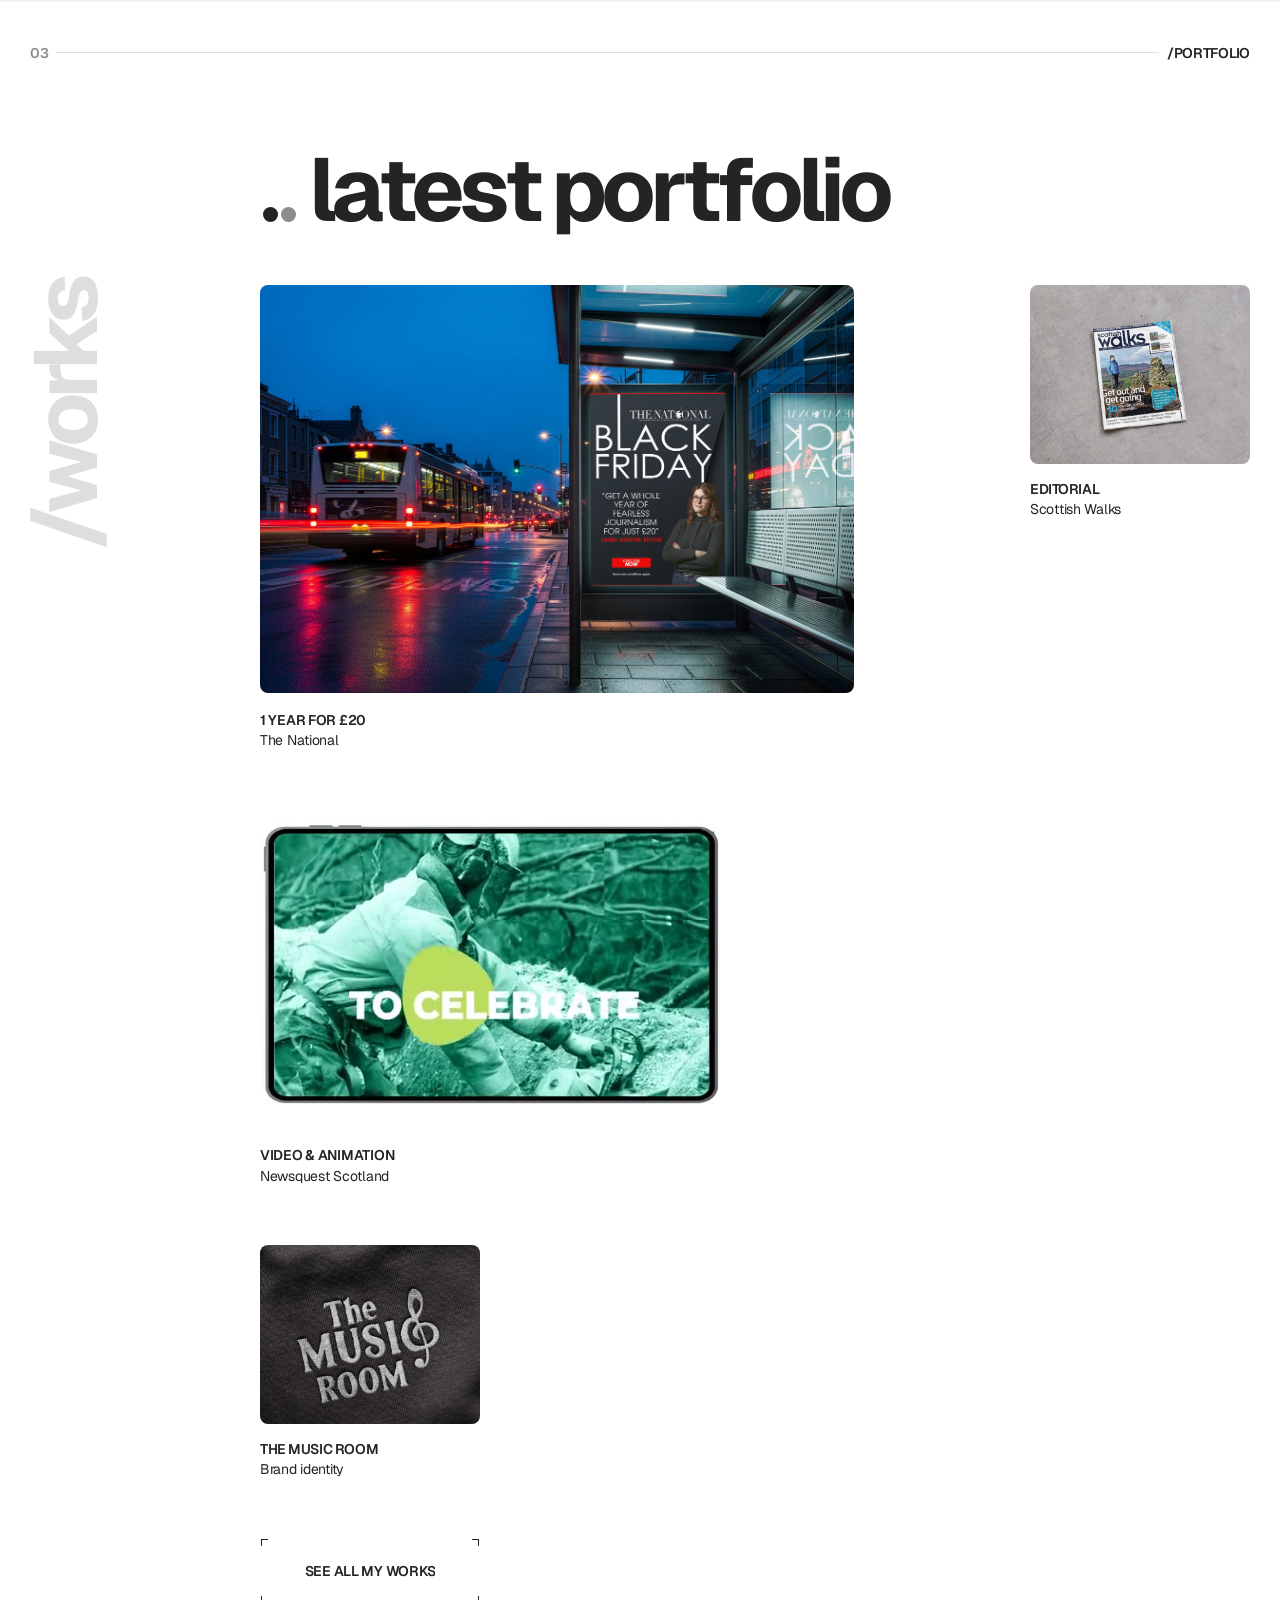
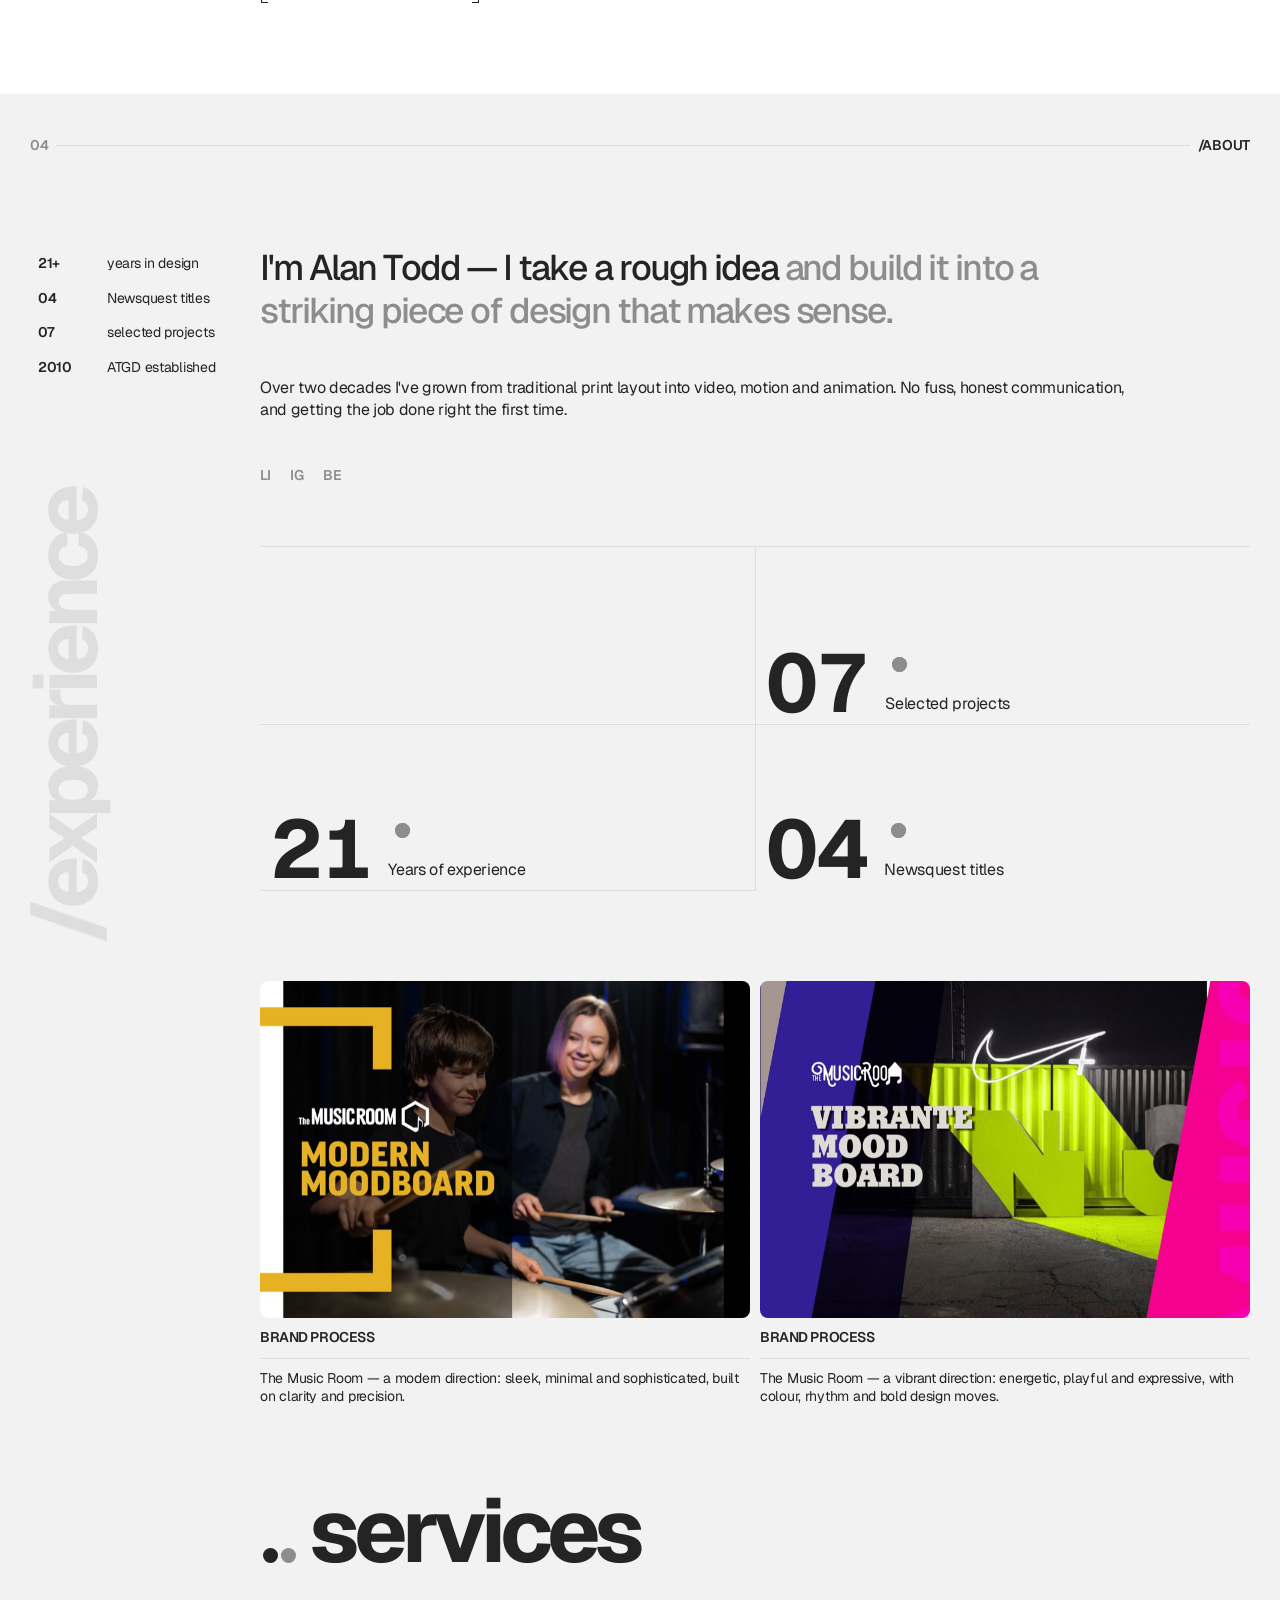
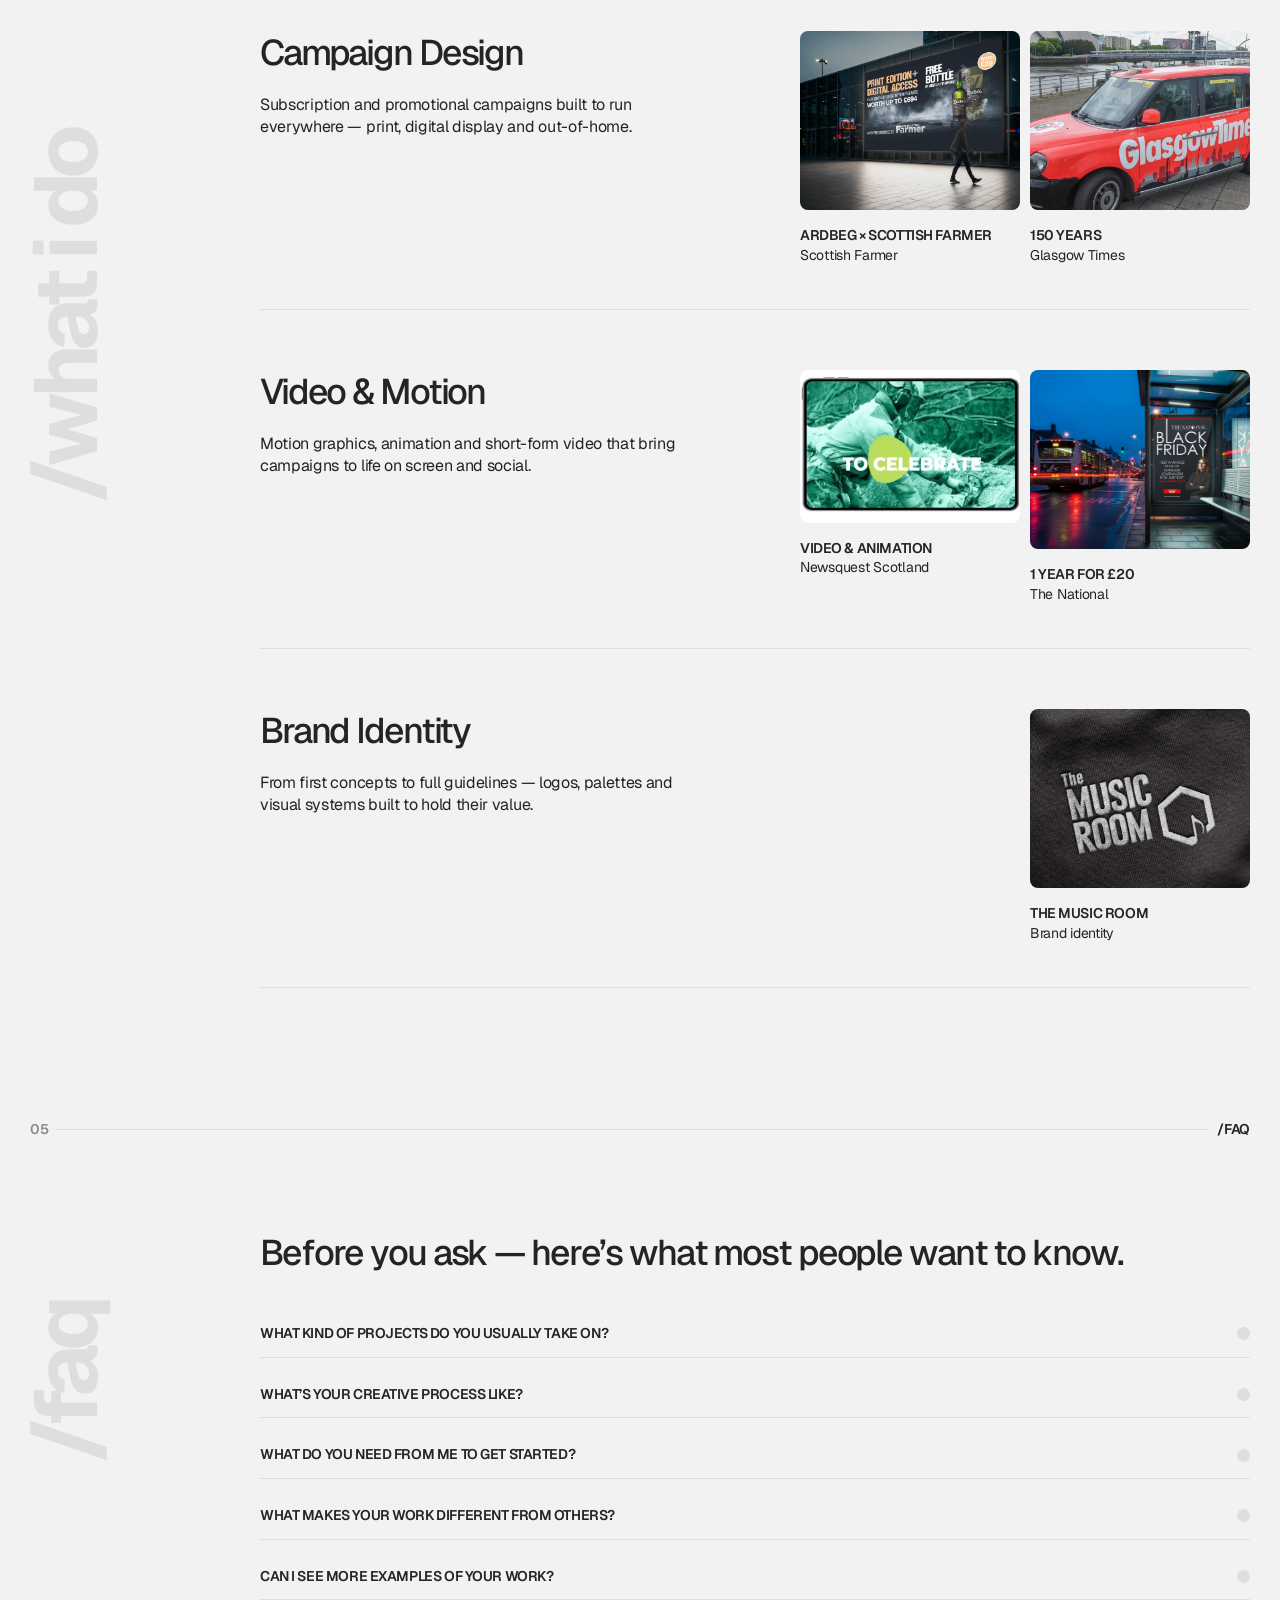
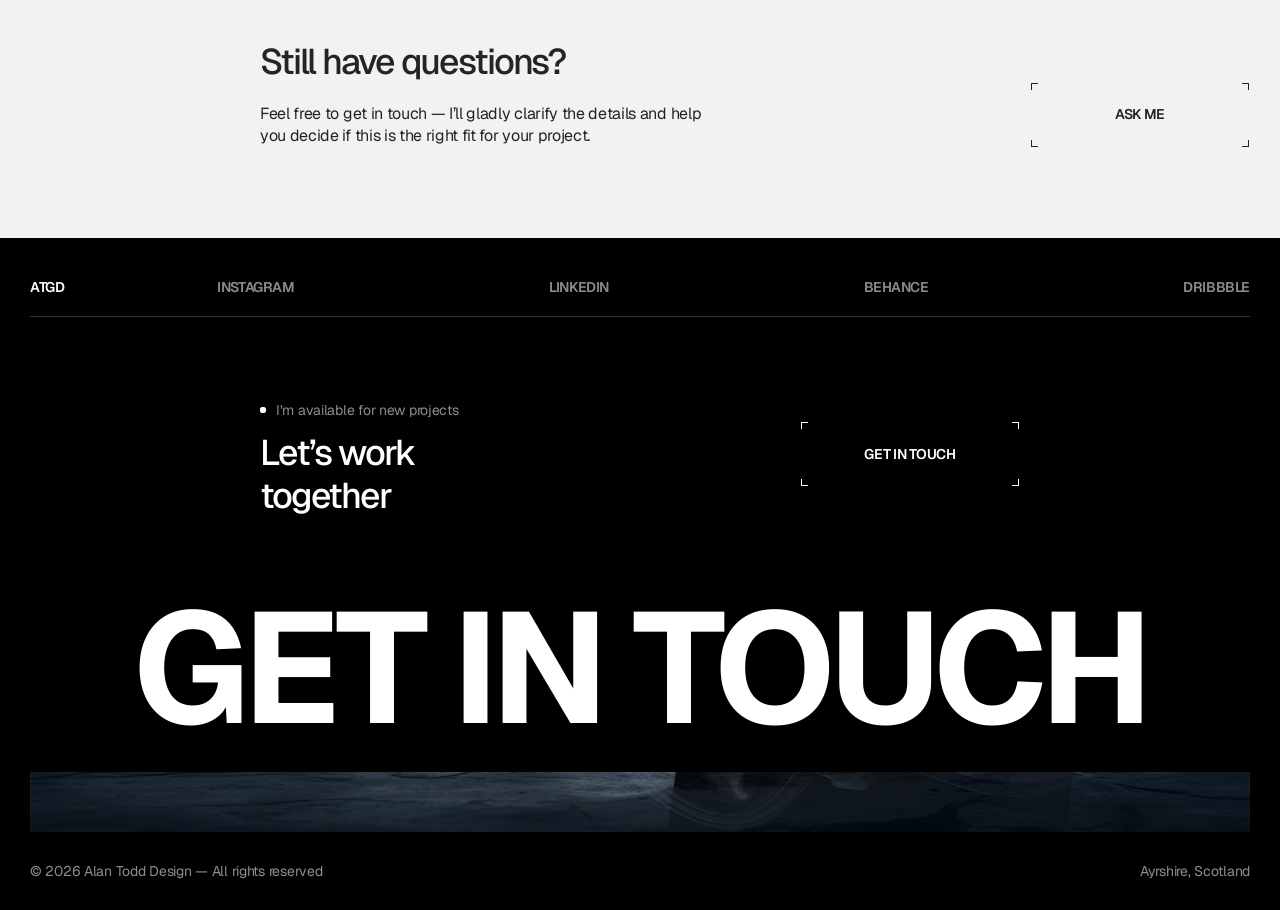
==== commit 04e48555: "Shrink the showreel card and show the whole video frame Large Video & Animation card drops from 1150" ====
--- a/index.html
+++ b/index.html
@@ -9,7 +9,7 @@
   <link rel="preconnect" href="https://fonts.googleapis.com" />
   <link rel="preconnect" href="https://fonts.gstatic.com" crossorigin />
   <link href="https://fonts.googleapis.com/css2?family=Geist:wght@400;500;600;700&family=Inter:wght@500&display=swap" rel="stylesheet" />
-  <link rel="stylesheet" href="atgd.css?v=20261008c" />
+  <link rel="stylesheet" href="atgd.css?v=20261120b" />
 </head>
 <body>
 
@@ -263,7 +263,7 @@
       </div>
 
       <div class="latest__line">
-        <article class="work-card work-card--static reveal">
+        <article class="work-card work-card--reel work-card--static reveal">
           <div class="work-card__media"><video src="work/video/motion-reel.mp4" poster="work/video/motion-reel.jpg" muted loop playsinline preload="none" data-autoplay aria-label="Motion and animation showreel"></video></div>
           <div class="work-card__details">
             <p class="work-card__name">Video &amp; Animation</p>
@@ -401,7 +401,7 @@
             <p class="t-body">Motion graphics, animation and short-form video that bring campaigns to life on screen and social.</p>
           </div>
           <div class="service__work">
-            <article class="work-card work-card--tiny work-card--static reveal">
+            <article class="work-card work-card--tiny work-card--reel-tiny work-card--static reveal">
             <div class="work-card__media"><video src="work/video/motion-reel.mp4" poster="work/video/motion-reel.jpg" muted loop playsinline preload="none" data-autoplay aria-label="Motion and animation showreel"></video></div>
             <div class="work-card__details">
               <h4 class="t-nav">Video &amp; Animation</h4>
@@ -561,6 +561,6 @@
   </div>
 </footer>
 
-<script src="atgd.js?v=20261008c" defer></script>
+<script src="atgd.js?v=20261120a" defer></script>
 </body>
 </html>
--- a/atgd.css
+++ b/atgd.css
@@ -963,14 +963,17 @@
 }
 .latest__side { top: 125px; }
 .latest__line { display: flex; }
-.latest__line > .work-card:not(.work-card--tiny) { flex: 1; }
+.latest__line > .work-card:not(.work-card--tiny):not(.work-card--reel) { flex: 1; }
 .latest__line--split { justify-content: space-between; align-items: flex-start; }
 
 .work-card--static { cursor: default; }
 .work-card--medium { width: 660px; max-width: 60%; }
 .work-card--medium .work-card__media { aspect-ratio: 660 / 453; }
+.work-card--reel { width: 460px; max-width: 100%; }
+.work-card--reel .work-card__media { aspect-ratio: 600 / 416; }
 .work-card--tiny { width: 220px; flex-shrink: 0; }
 .work-card--tiny .work-card__media { aspect-ratio: 220 / 179; }
+.work-card--reel-tiny .work-card__media { aspect-ratio: 600 / 416; }
 .work-card--tiny .work-card__details { display: flex; flex-direction: column; }
 
 /* ── S8. SERVICES ──────────────────────────────────────────── */
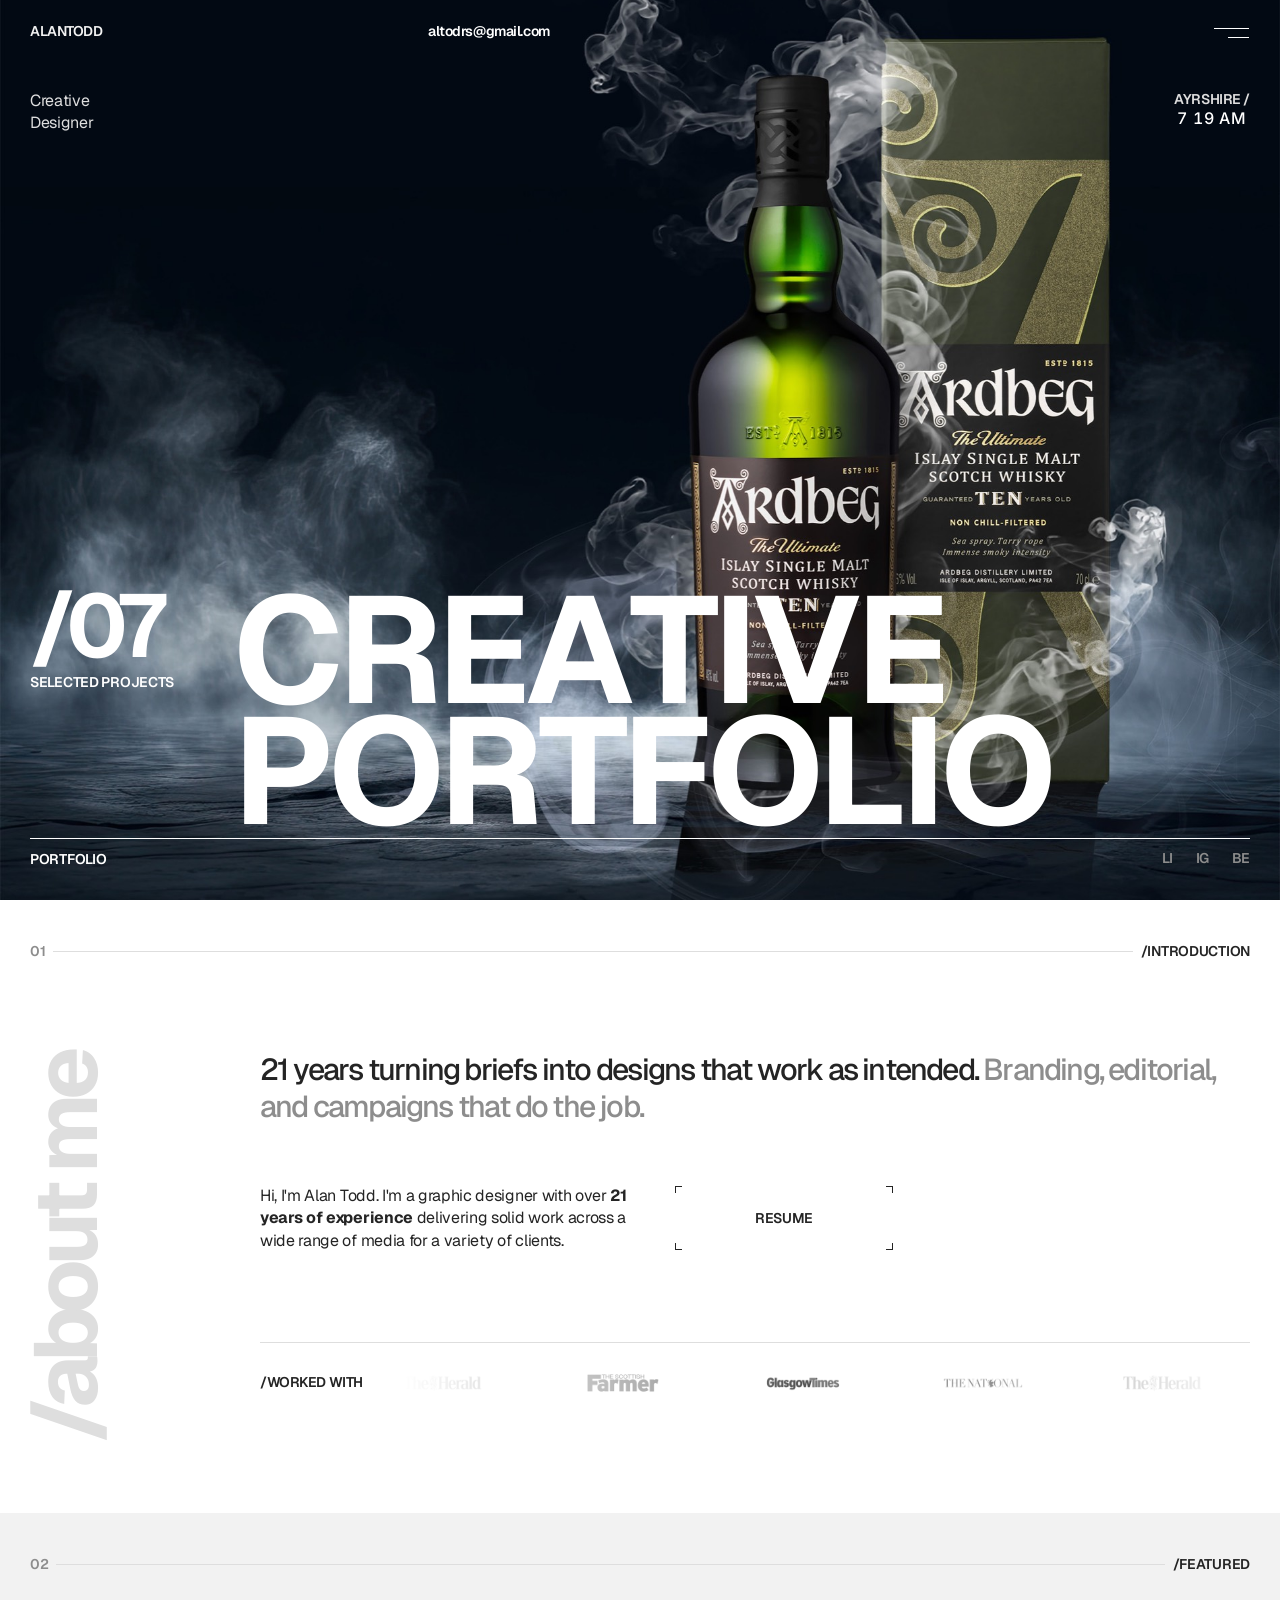
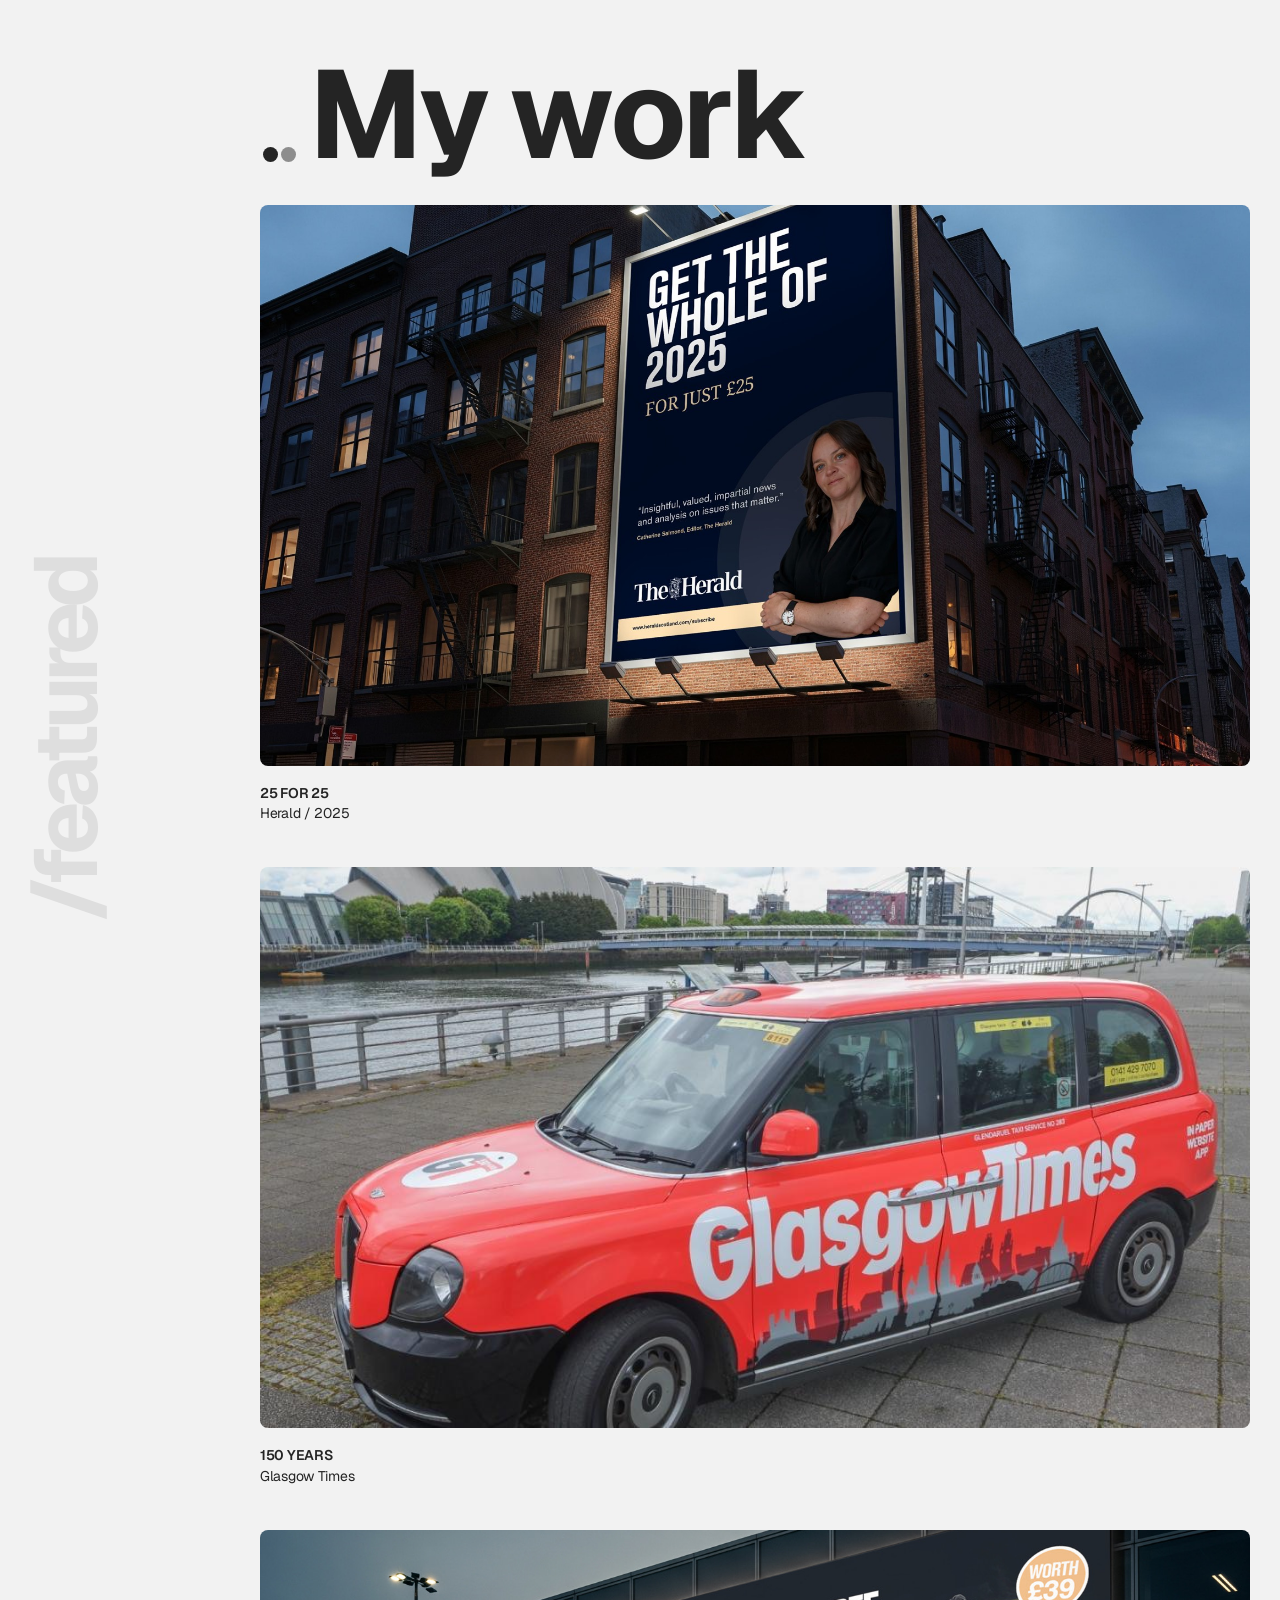
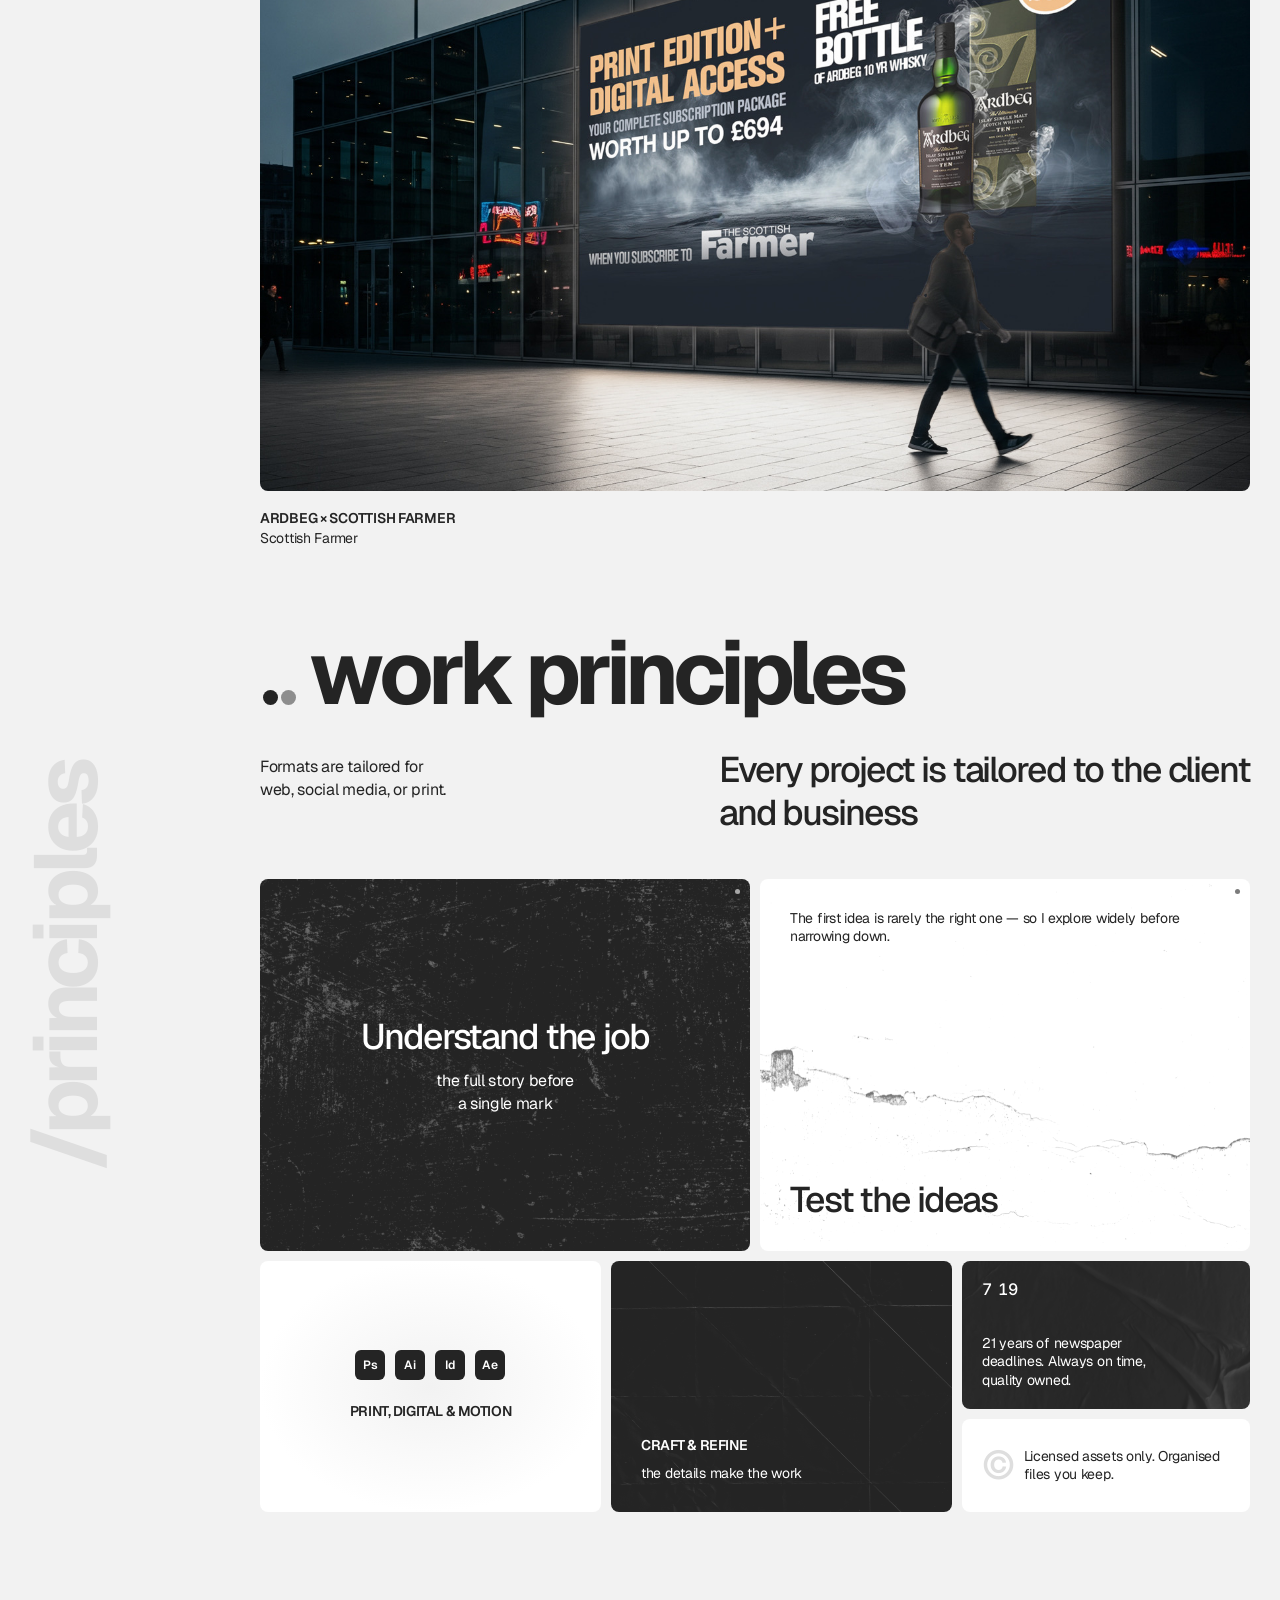
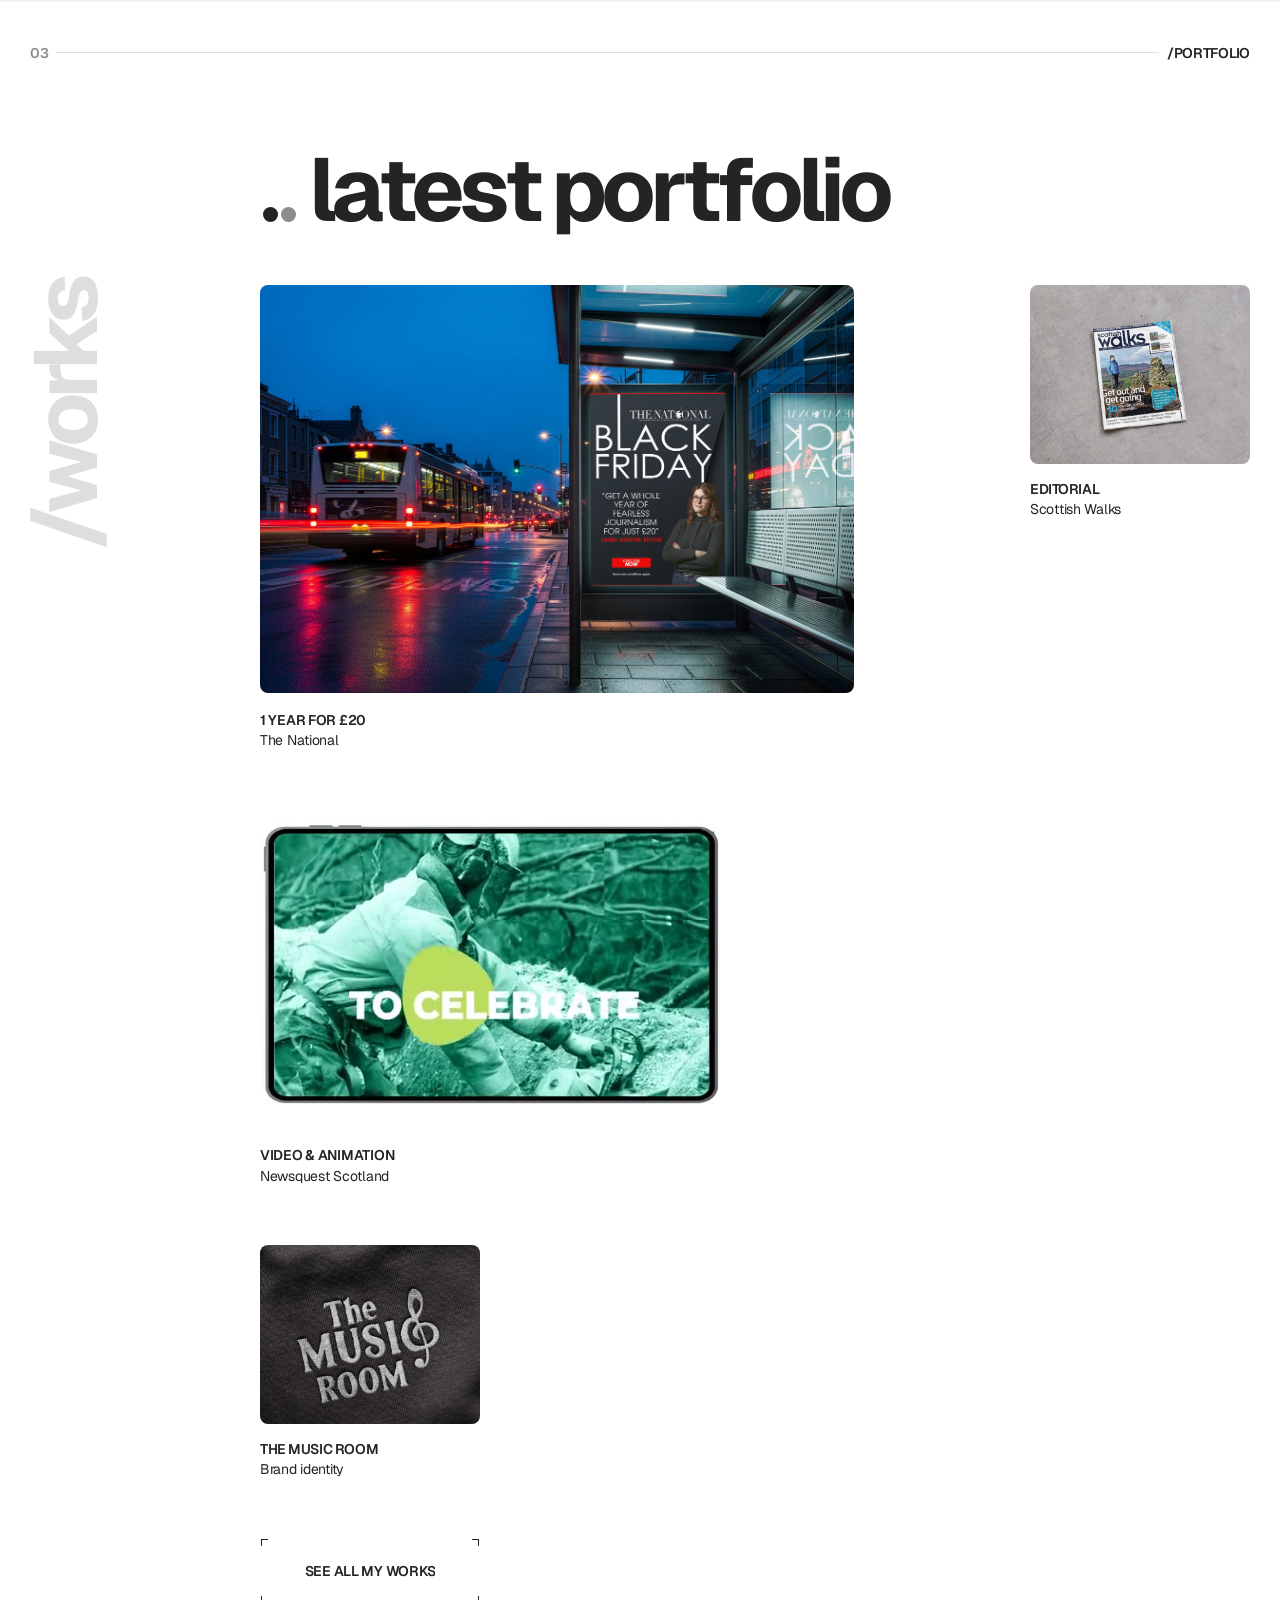
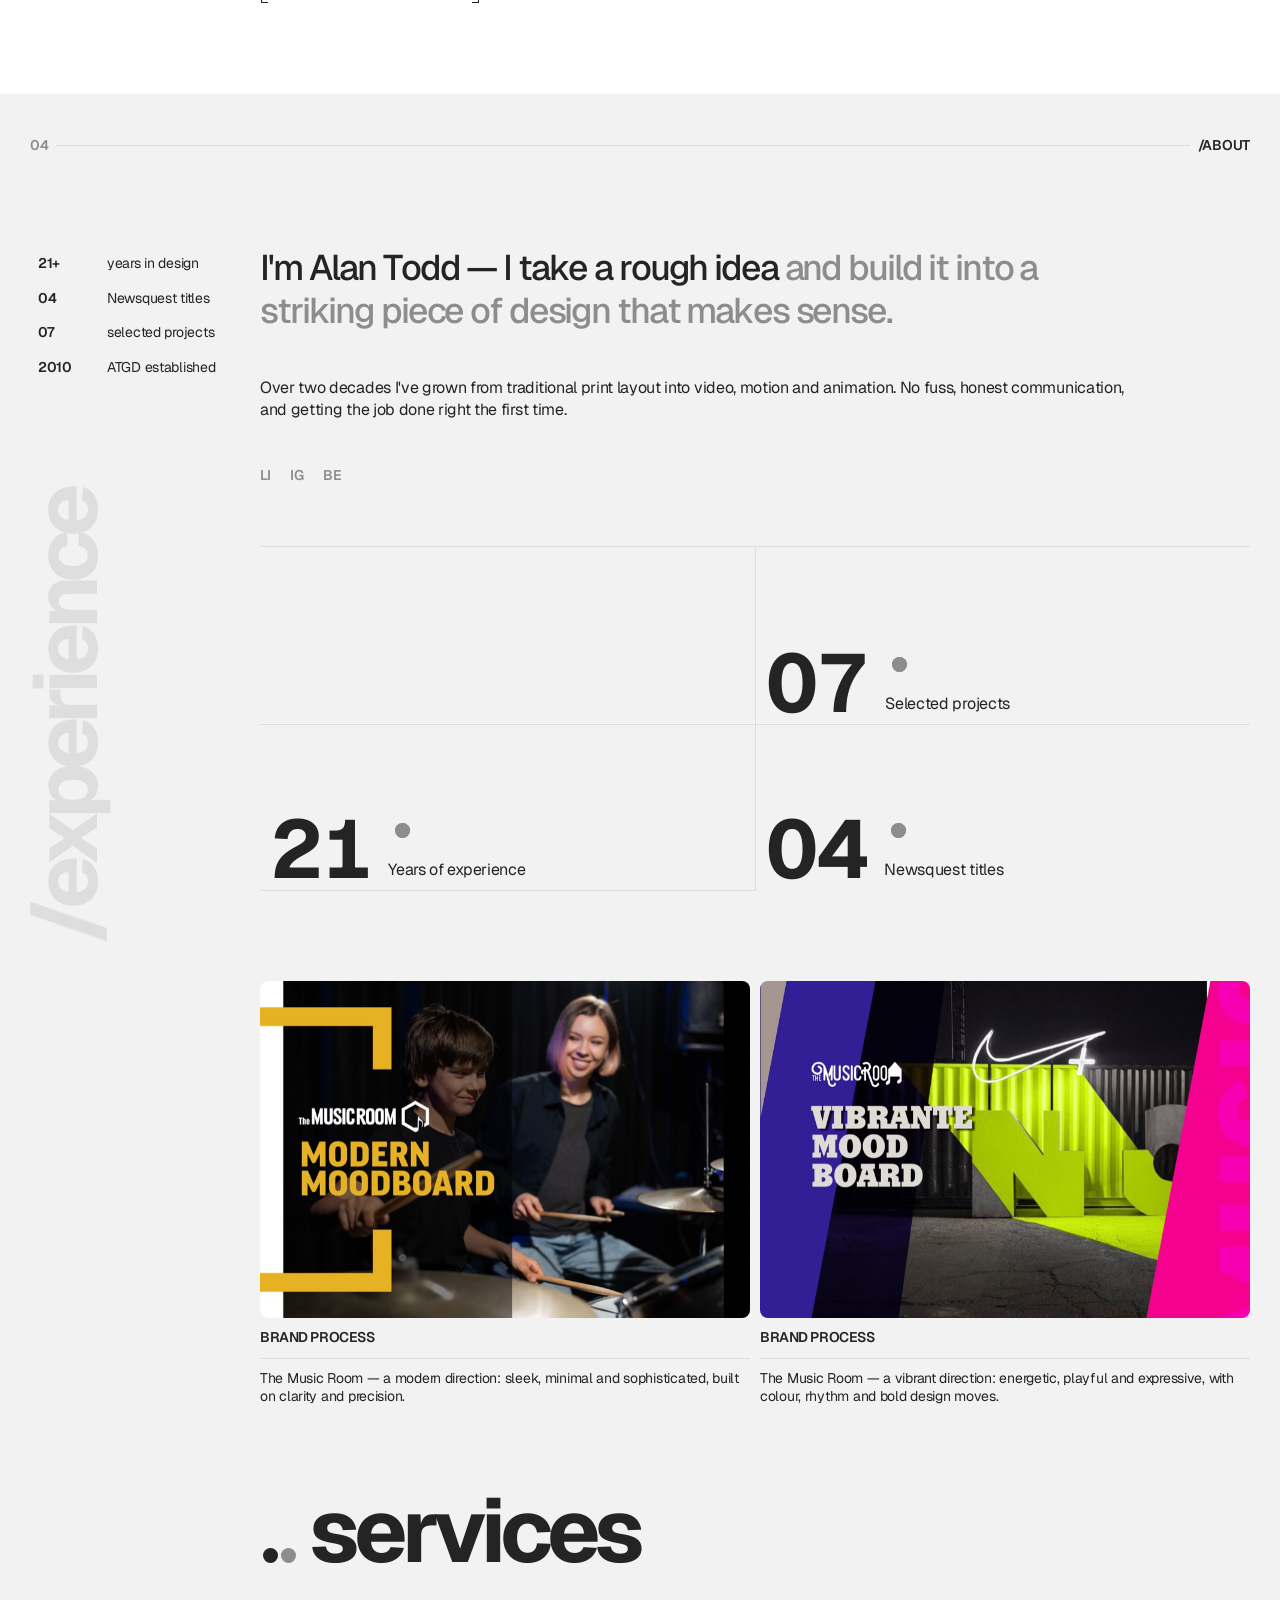
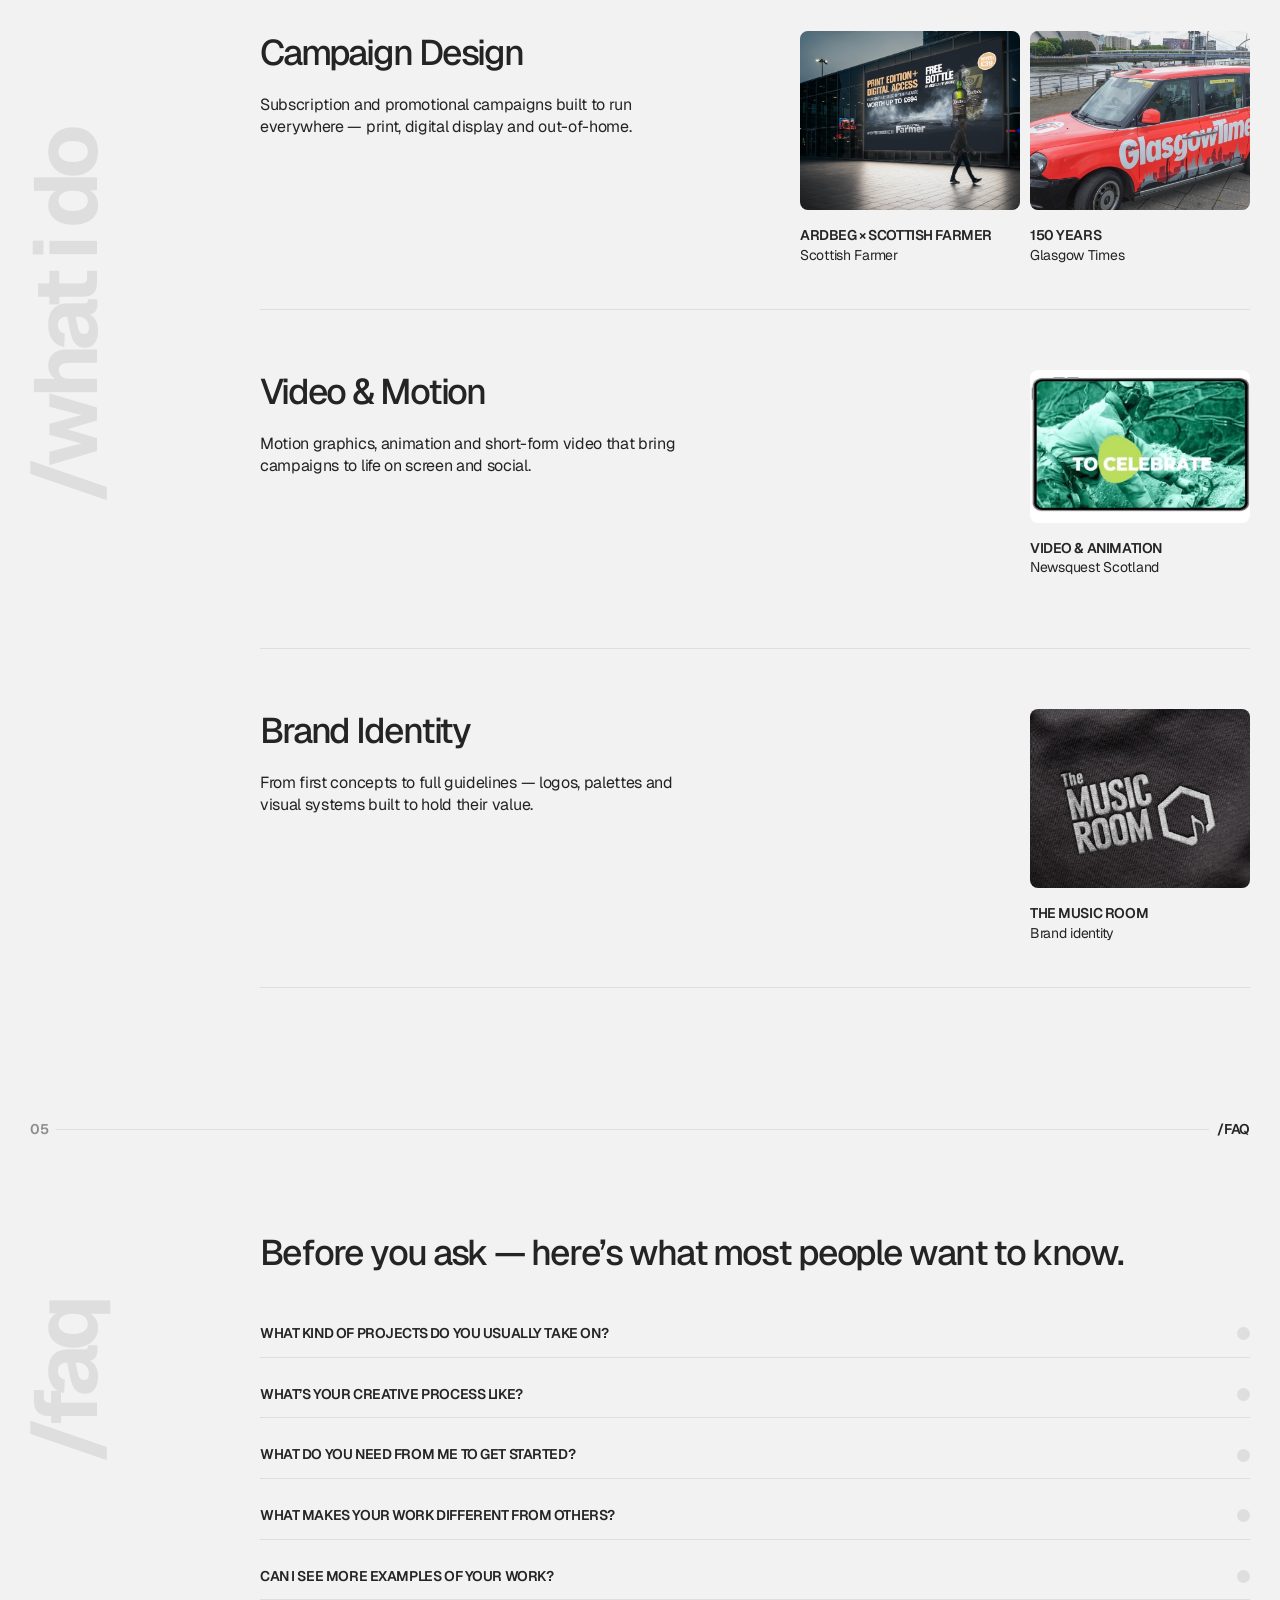
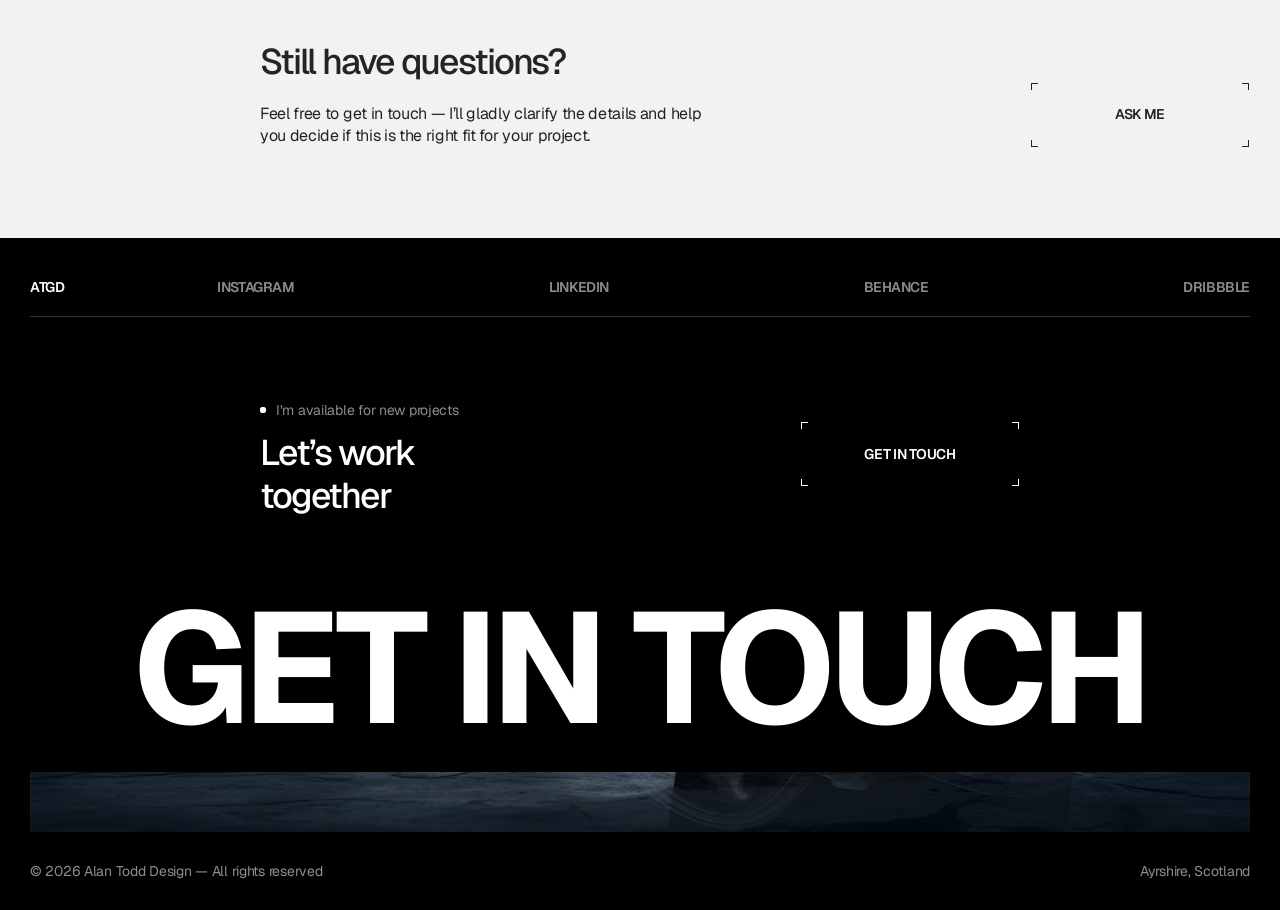
==== commit 8690688a: "Add a Video & Animation page and link the showreel cards to it New video-animation.html shows the re" ====
--- a/index.html
+++ b/index.html
@@ -9,7 +9,7 @@
   <link rel="preconnect" href="https://fonts.googleapis.com" />
   <link rel="preconnect" href="https://fonts.gstatic.com" crossorigin />
   <link href="https://fonts.googleapis.com/css2?family=Geist:wght@400;500;600;700&family=Inter:wght@500&display=swap" rel="stylesheet" />
-  <link rel="stylesheet" href="atgd.css?v=20261120b" />
+  <link rel="stylesheet" href="atgd.css?v=20261120c" />
 </head>
 <body>
 
@@ -263,13 +263,13 @@
       </div>
 
       <div class="latest__line">
-        <article class="work-card work-card--reel work-card--static reveal">
+        <a class="work-card work-card--reel reveal" href="video-animation.html">
           <div class="work-card__media"><video src="work/video/motion-reel.mp4" poster="work/video/motion-reel.jpg" muted loop playsinline preload="none" data-autoplay aria-label="Motion and animation showreel"></video></div>
           <div class="work-card__details">
             <p class="work-card__name">Video &amp; Animation</p>
             <p class="t-small">Newsquest Scotland</p>
           </div>
-        </article>
+        </a>
       </div>
 
       <div class="latest__line latest__line--split">
@@ -401,18 +401,11 @@
             <p class="t-body">Motion graphics, animation and short-form video that bring campaigns to life on screen and social.</p>
           </div>
           <div class="service__work">
-            <article class="work-card work-card--tiny work-card--reel-tiny work-card--static reveal">
+            <a class="work-card work-card--tiny work-card--reel-tiny reveal" href="video-animation.html">
             <div class="work-card__media"><video src="work/video/motion-reel.mp4" poster="work/video/motion-reel.jpg" muted loop playsinline preload="none" data-autoplay aria-label="Motion and animation showreel"></video></div>
             <div class="work-card__details">
               <h4 class="t-nav">Video &amp; Animation</h4>
               <p class="t-small">Newsquest Scotland</p>
-            </div>
-          </article>
-            <a class="work-card work-card--tiny reveal" href="project-04.html" style="--delay:.1s">
-            <div class="work-card__media"><img src="work/latest/national-1-year.jpg" alt="The National Black Friday subscription poster" loading="lazy" width="1250" height="875" /></div>
-            <div class="work-card__details">
-              <h4 class="t-nav">1 year for £20</h4>
-              <p class="t-small">The National</p>
             </div>
           </a>
           </div>
--- a/atgd.css
+++ b/atgd.css
@@ -1598,6 +1598,8 @@
 }
 .cm-shot:hover > img { transform: scale(1.03); }
 .cm-hero { aspect-ratio: 16 / 9; }
+.cm-reel { width: 100%; max-width: 860px; margin-inline: auto; border-radius: var(--radius-m); overflow: hidden; background: var(--line); }
+.cm-reel video { display: block; width: 100%; aspect-ratio: 600 / 416; background: #000; }
 
 /* Text */
 .cm-text { display: flex; flex-direction: column; gap: 20px; }
